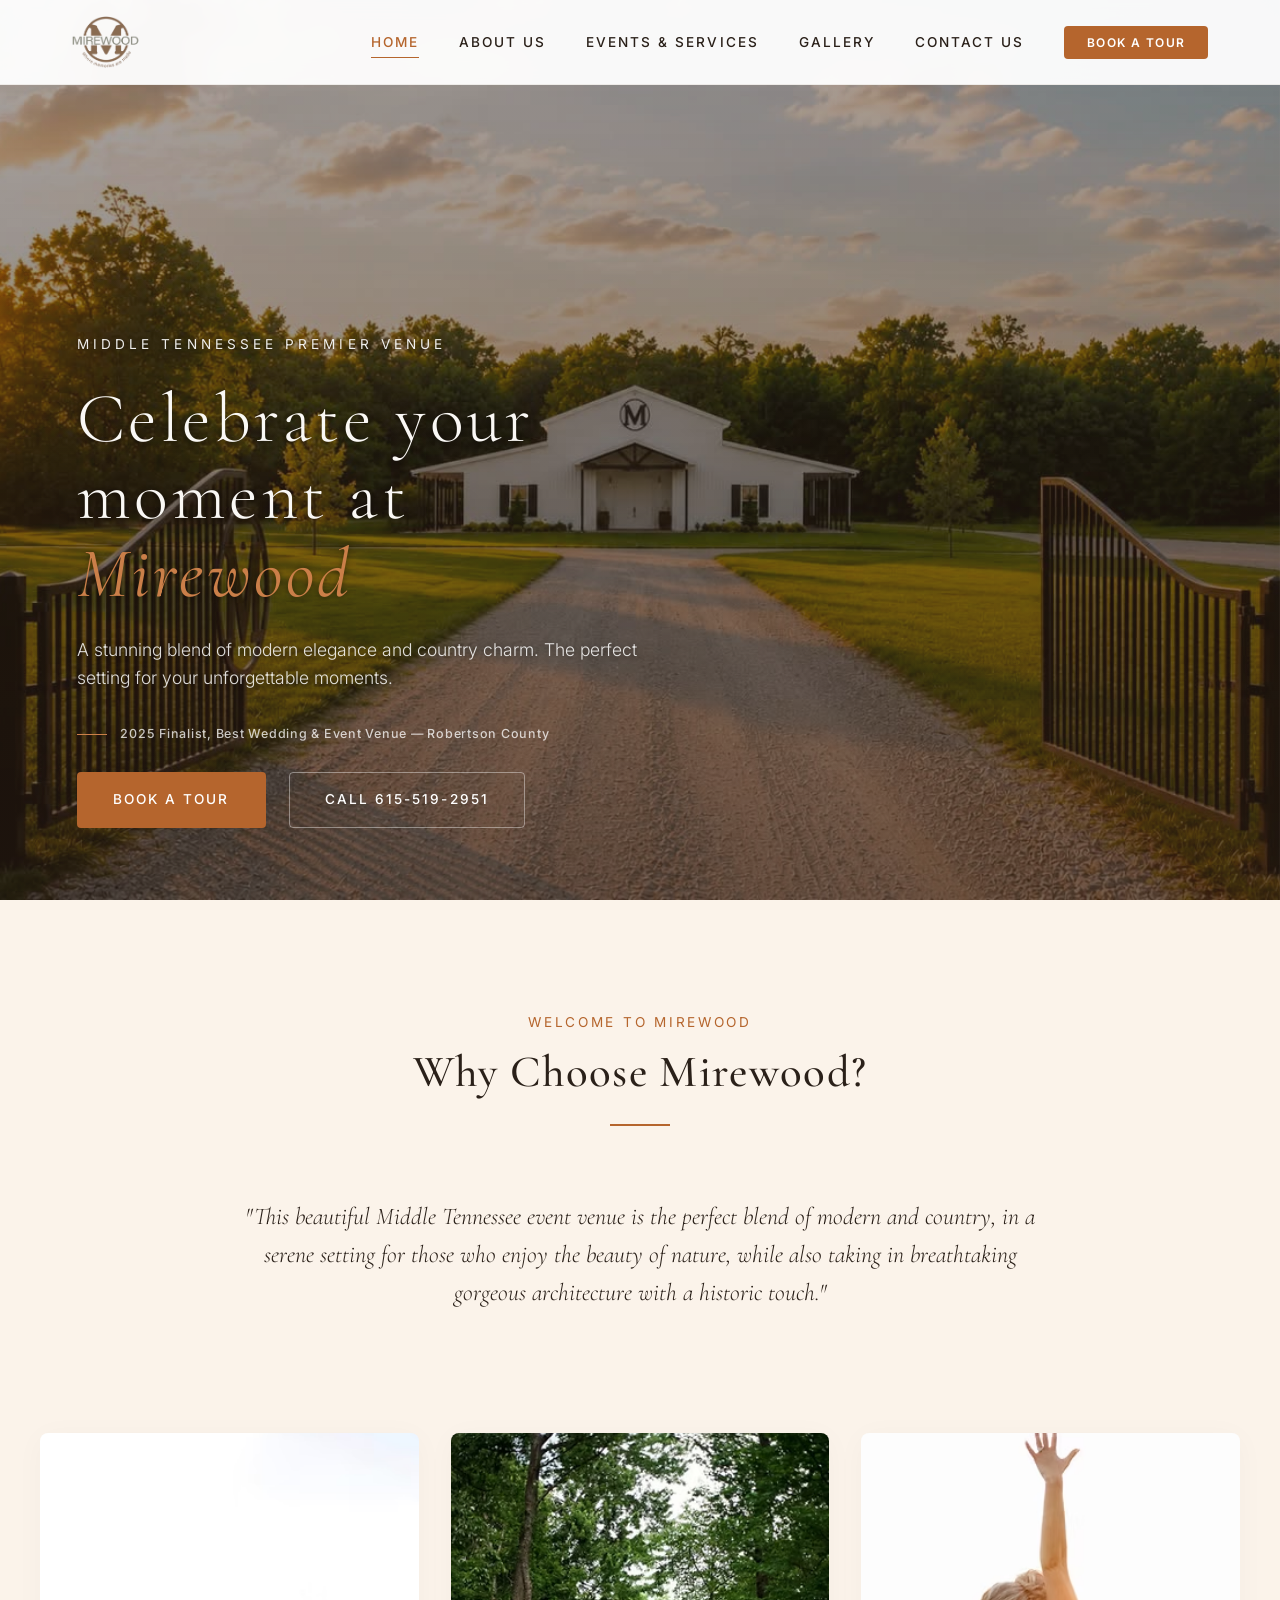
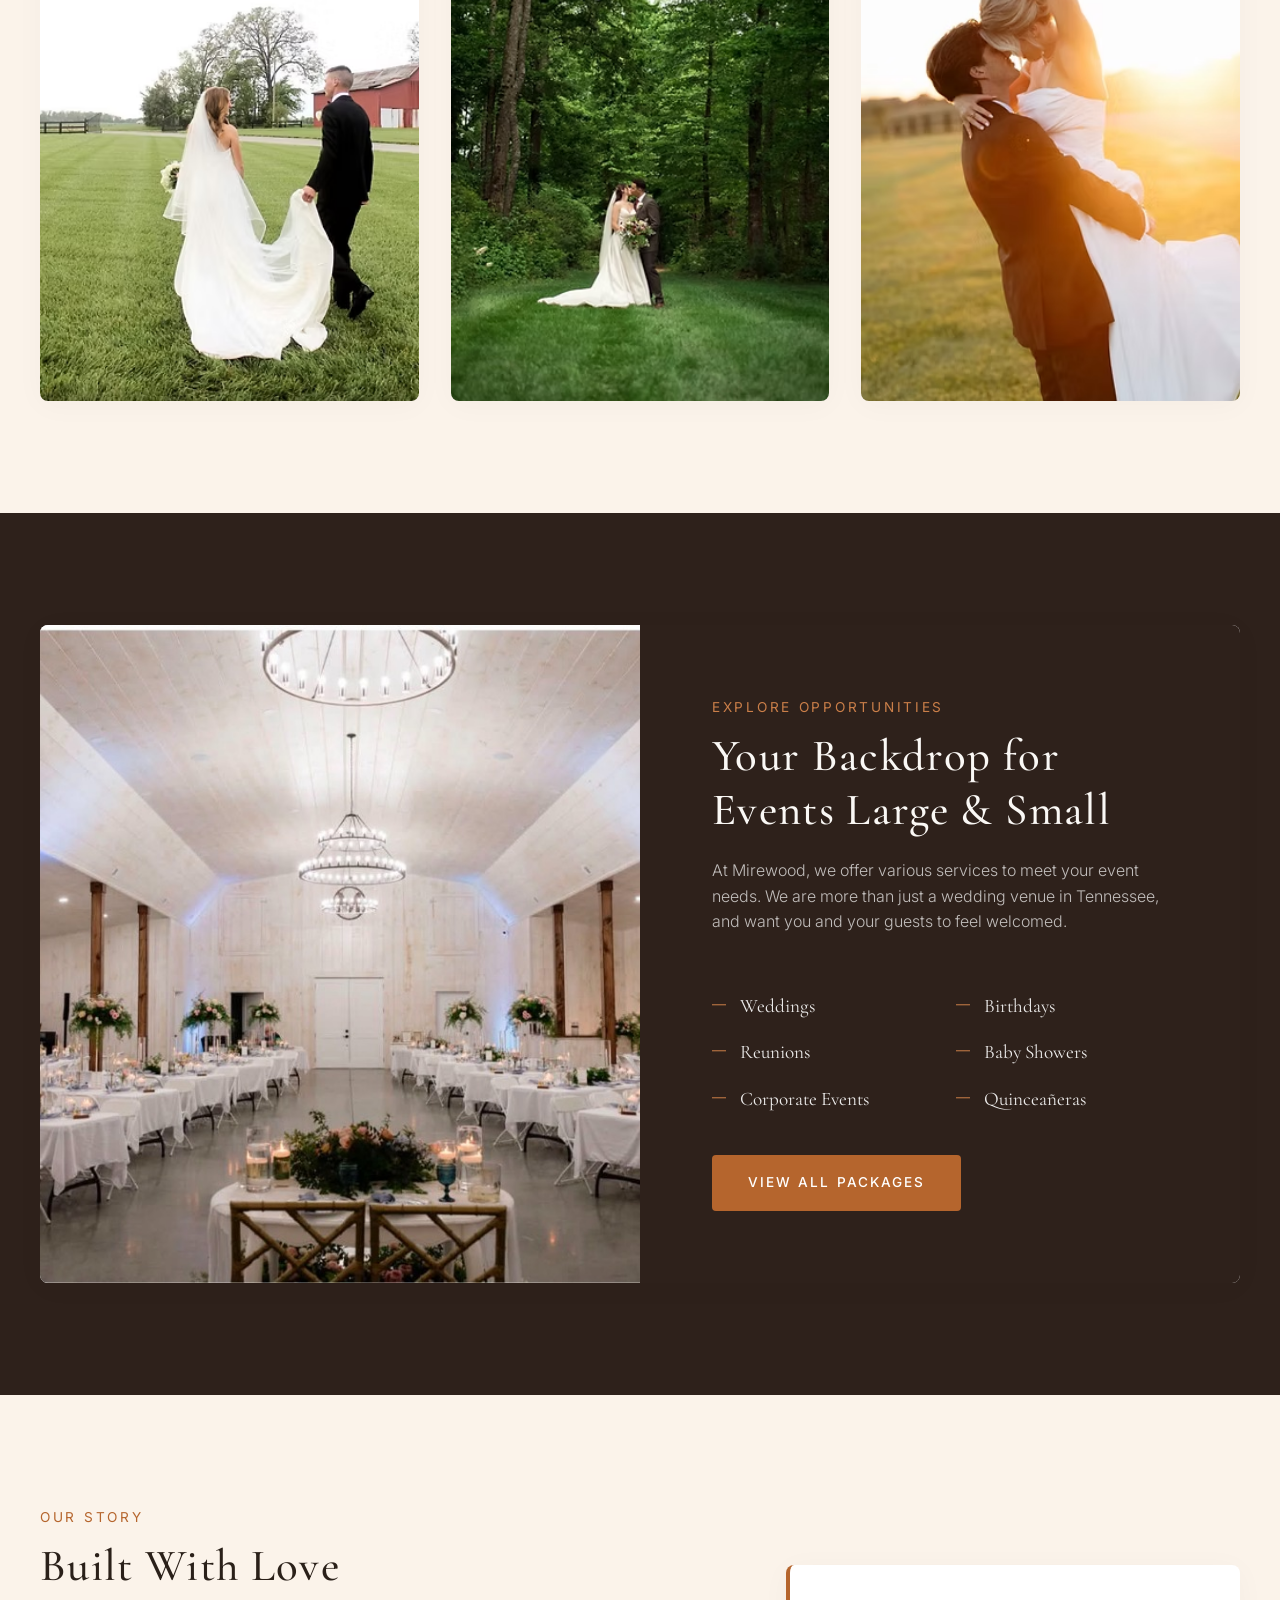
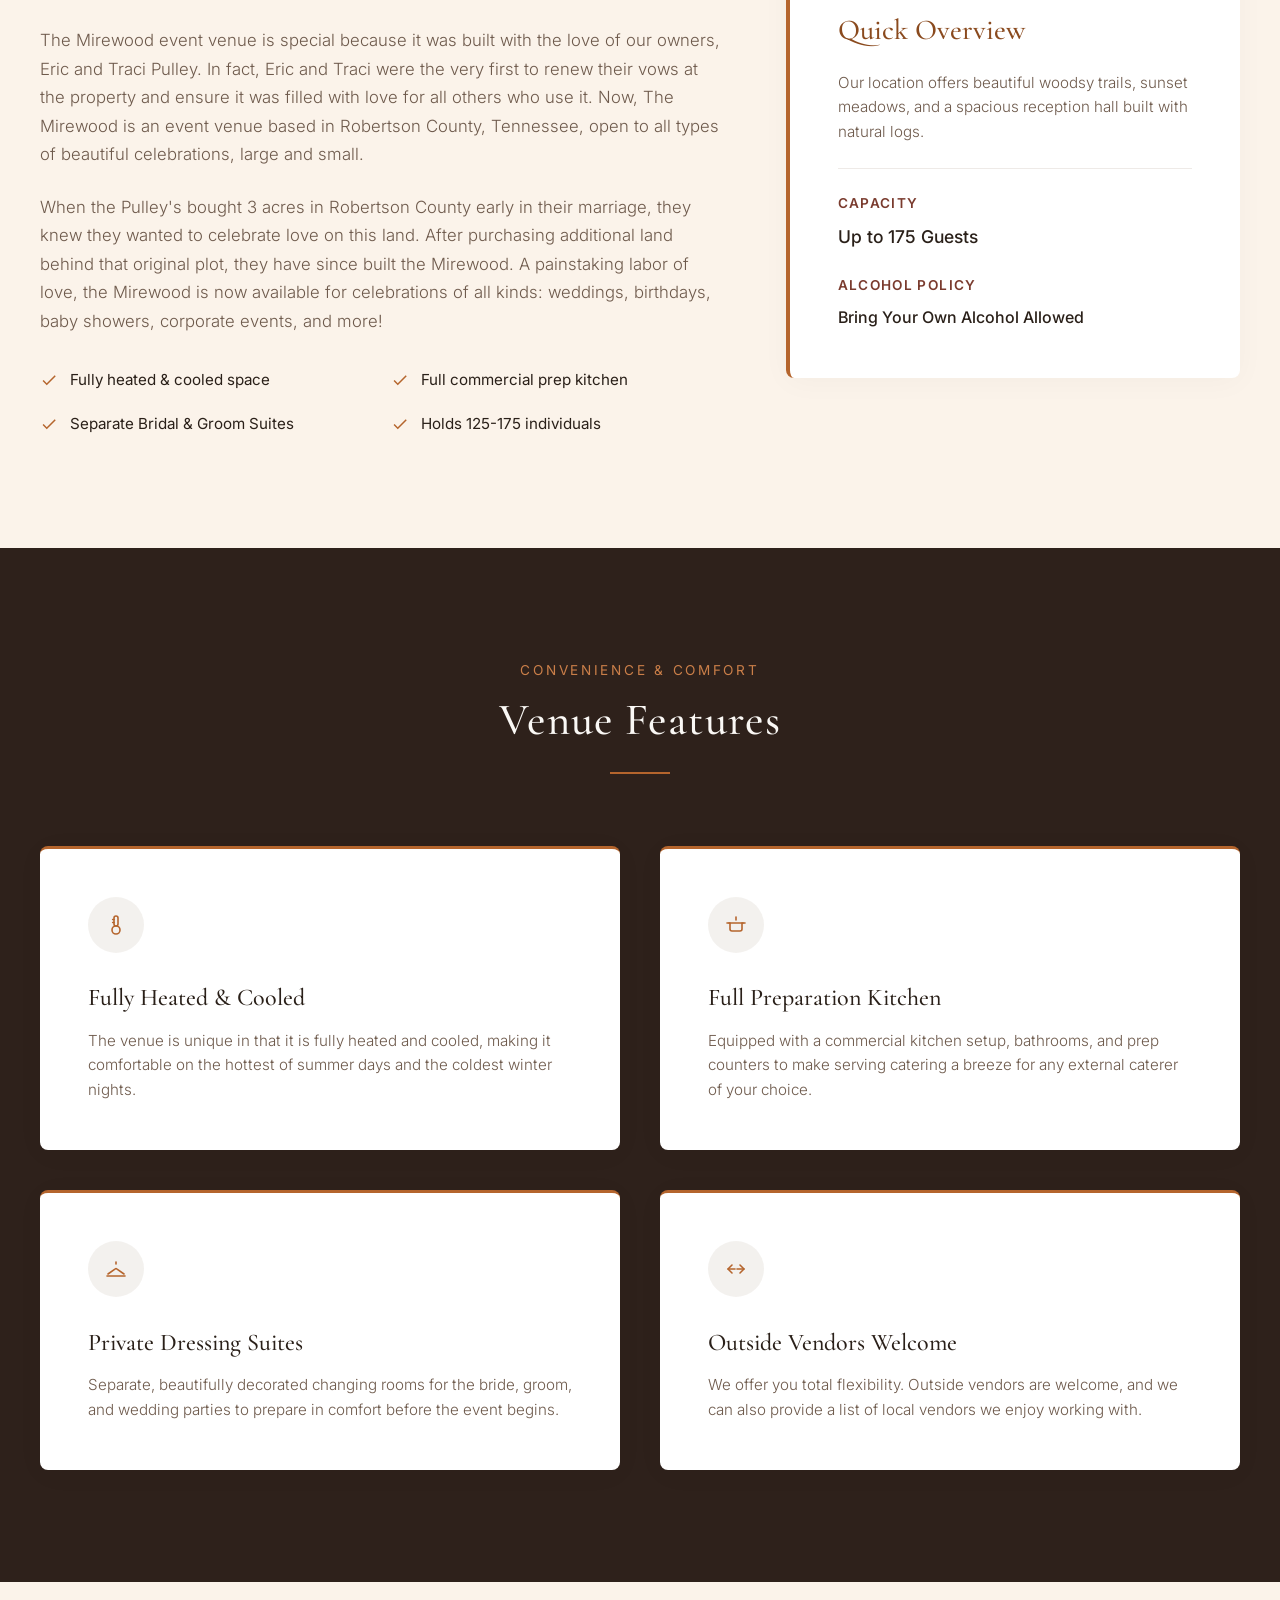
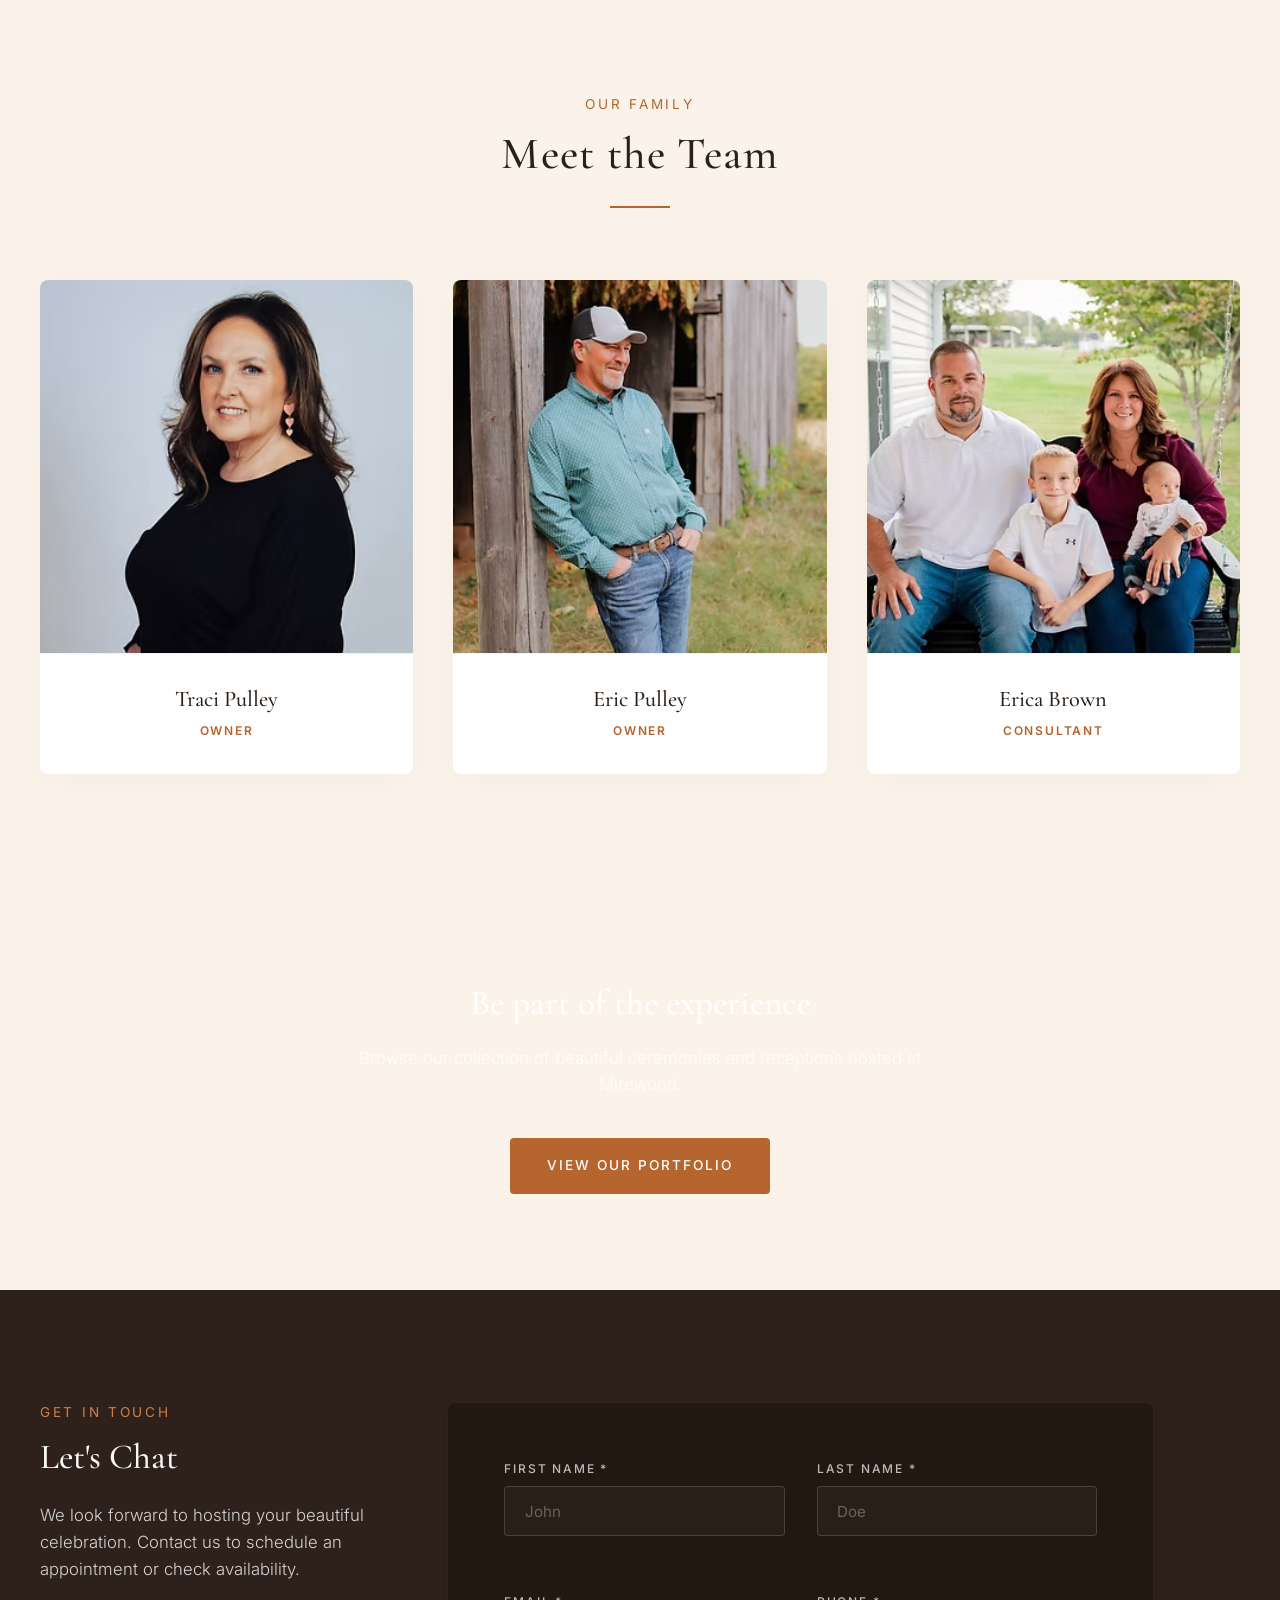
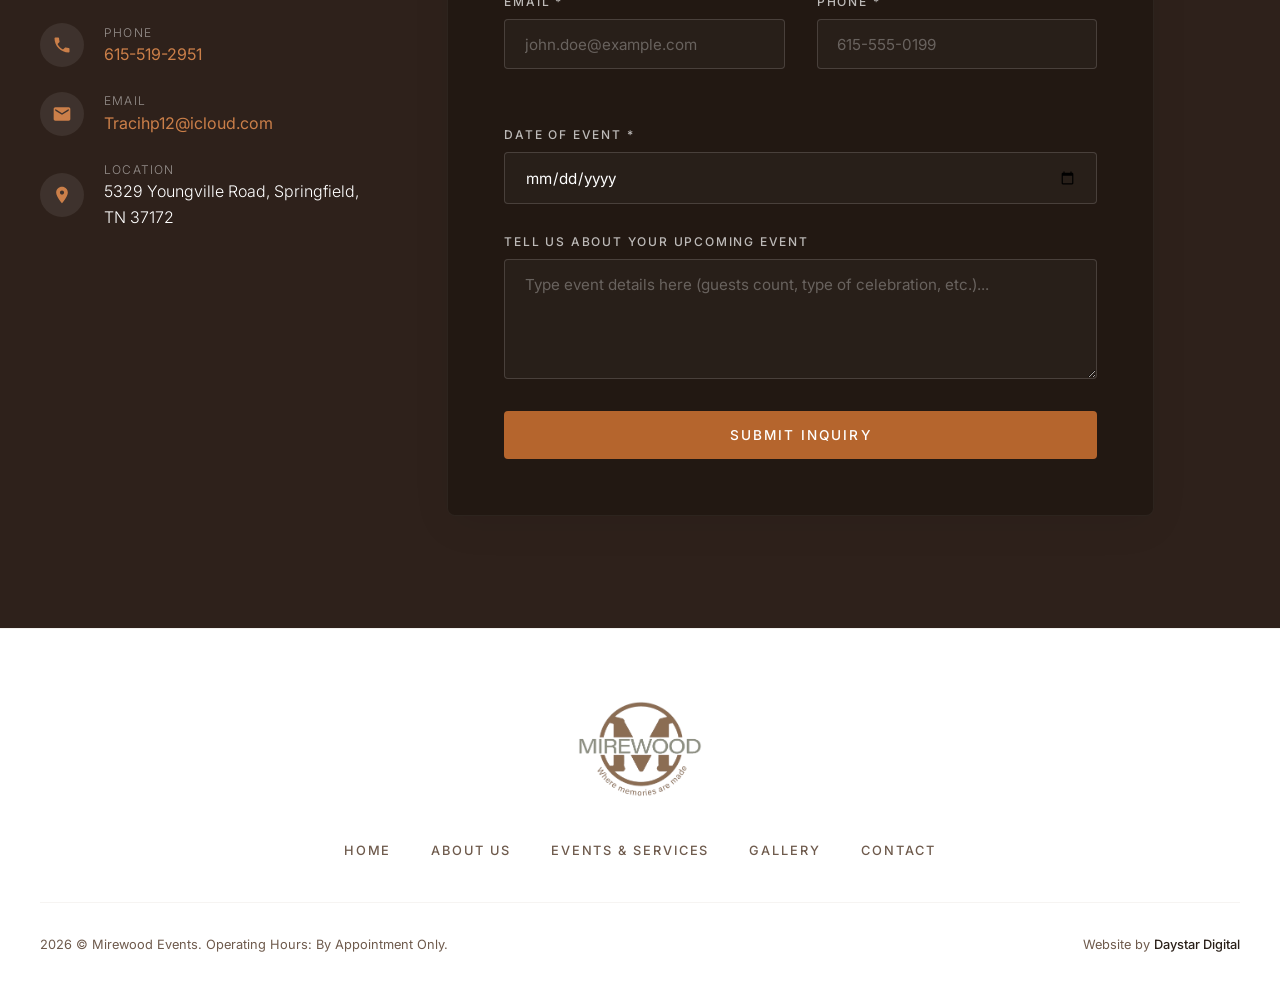
==== index.html @ 373d317a "Replace backdrop image with premium interior photo" ====
<!DOCTYPE html>
<html lang="en">
<head>
  <meta charset="UTF-8">
  <meta name="viewport" content="width=device-width, initial-scale=1.0">
  <meta name="description" content="Mirewood is an elegant, modern-rustic wedding and event venue nestled in Springfield, Middle Tennessee. Host weddings, social gatherings, and corporate events on our beautiful 40-acre property.">
  <title>Mirewood Event Venue | Springfield, Tennessee</title>
  <link rel="stylesheet" href="styles.css">
  <!-- Season is set in season-config.js (edit that file to change it for all visitors) -->
  <script src="season-config.js"></script>
  <script>
    (function () {
      var season = window.MIREWOOD_SEASON;
      if (!season) {
        var month = new Date().getMonth() + 1;
        season = (month >= 3 && month <= 5) ? 'spring'
          : (month >= 6 && month <= 8) ? 'summer'
          : (month >= 9 && month <= 11) ? 'fall'
          : 'winter';
      }
      document.documentElement.setAttribute('data-season', season);
    })();
  </script>
</head>
<body>

  <!-- Header & Navigation -->
  <nav class="navbar" aria-label="Main Navigation">
    <div class="navbar__container">
      <a href="/" class="navbar__logo" aria-label="Mirewood Homepage">
        <img src="assets/logo.png" alt="Mirewood — Where memories are made" class="navbar__logo-img">
      </a>

      <button class="navbar__toggle" aria-label="Toggle Navigation Menu" aria-expanded="false" aria-controls="nav-menu">
        <span class="navbar__toggle-bar"></span>
        <span class="navbar__toggle-bar"></span>
        <span class="navbar__toggle-bar"></span>
      </button>

      <ul class="navbar__menu" id="nav-menu">
        <li><a href="/" class="navbar__link navbar__link--active">Home</a></li>
        <li><a href="#about" class="navbar__link">About Us</a></li>
        <li><a href="/events-services" class="navbar__link">Events & Services</a></li>
        <li><a href="/gallery" class="navbar__link">Gallery</a></li>
        <li><a href="#contact" class="navbar__link">Contact Us</a></li>
        <li><a href="#contact" class="navbar__cta">Book a Tour</a></li>
      </ul>
    </div>
  </nav>

  <!-- Main Content Anchor -->
  <main id="main-content">

    <!-- Hero Section -->
    <header class="hero hero--editorial">
      <div class="hero__bg">
        <img src="assets/mirewood_venue.jpg" alt="Mirewood venue entrance gate and barn at golden hour" class="hero__bg-img">
        <div class="hero__bg-overlay"></div>
      </div>
      <div class="hero__content">
        <span class="hero__subtitle">Middle Tennessee Premier Venue</span>
        <h1 class="hero__title">Celebrate your moment at <span>Mirewood</span></h1>
        <p class="hero__text">A stunning blend of modern elegance and country charm. The perfect setting for your unforgettable moments.</p>
        <div class="hero__eyebrow">
          <span class="hero__eyebrow-mark"></span>
          2025 Finalist, Best Wedding &amp; Event Venue — Robertson County
        </div>
        <div class="hero__actions">
          <a href="#contact" class="btn btn--primary">Book a Tour</a>
          <a href="tel:6155192951" class="btn btn--secondary">Call 615-519-2951</a>
        </div>
      </div>
    </header>

    <!-- Why Choose Mirewood Section -->
    <section class="section reveal">
      <div class="section__container">
        <div class="section__header">
          <span class="section__subtitle">Welcome to Mirewood</span>
          <h2 class="section__title">Why Choose Mirewood?</h2>
          <div class="section__divider"></div>
        </div>
        <div class="intro__grid">
          <div class="intro__content">
            <p class="intro__text">
              "This beautiful Middle Tennessee event venue is the perfect blend of modern and country, in a serene setting for those who enjoy the beauty of nature, while also taking in breathtaking gorgeous architecture with a historic touch."
            </p>
          </div>
          <!-- 3-Column Image Showcase -->
          <div class="intro__gallery">
            <div class="gallery-card">
              <img src="assets/494710934_1360663036063254_108134056104979206_n.avif" alt="Bride and groom at the forest clearing" class="gallery-card__img">
              <div class="gallery-card__overlay">
                <span class="gallery-card__title">Rustic Forest Trails</span>
              </div>
            </div>
            <div class="gallery-card">
              <img src="assets/495181087_1360663536063204_5677267497084174376_n.avif" alt="Bride and groom walking at golden hour sunset" class="gallery-card__img">
              <div class="gallery-card__overlay">
                <span class="gallery-card__title">Scenic Pastures</span>
              </div>
            </div>
            <div class="gallery-card">
              <img src="assets/495372096_1360663269396564_6284206079498753292_n.avif" alt="Newlyweds standing in front of outdoor ceremony background" class="gallery-card__img">
              <div class="gallery-card__overlay">
                <span class="gallery-card__title">Open Meadow Fields</span>
              </div>
            </div>
          </div>
        </div>
      </div>
    </section>

    <!-- Services Overview Split Layout -->
    <section class="section section--dark reveal">
      <div class="section__container">
        <div class="services__split">
          <div class="services__img-container">
            <img src="assets/reception_hall_new.jpg" alt="White wood barn reception hall interior with wagon-wheel chandeliers and elegant table settings" class="services__img">
          </div>
          <div class="services__content">
            <span class="section__subtitle" style="color: var(--color-primary-light);">Explore Opportunities</span>
            <h2 class="section__title">Your Backdrop for Events Large & Small</h2>
            <p style="margin-bottom: 2rem; color: rgba(255, 255, 255, 0.7);">
              At Mirewood, we offer various services to meet your event needs. We are more than just a wedding venue in Tennessee, and want you and your guests to feel welcomed.
            </p>
            <ul class="services__list" aria-label="List of events we host">
              <li class="services__item">Weddings</li>
              <li class="services__item">Birthdays</li>
              <li class="services__item">Reunions</li>
              <li class="services__item">Baby Showers</li>
              <li class="services__item">Corporate Events</li>
              <li class="services__item">Quinceañeras</li>
            </ul>
            <div style="margin-top: 2.5rem;">
              <a href="/events-services" class="btn btn--primary">View All Packages</a>
            </div>
          </div>
        </div>
      </div>
    </section>

    <!-- About Us Section -->
    <section class="section reveal" id="about">
      <div class="section__container">
        <div class="about__grid">
          <div class="about__content-block">
            <span class="section__subtitle">Our Story</span>
            <h2 class="section__title" style="text-align: left; margin-bottom: 2rem;">Built With Love</h2>
            <p class="about__p">
              The Mirewood event venue is special because it was built with the love of our owners, Eric and Traci Pulley. In fact, Eric and Traci were the very first to renew their vows at the property and ensure it was filled with love for all others who use it. Now, The Mirewood is an event venue based in Robertson County, Tennessee, open to all types of beautiful celebrations, large and small.
            </p>
            <p class="about__p">
              When the Pulley's bought 3 acres in Robertson County early in their marriage, they knew they wanted to celebrate love on this land. After purchasing additional land behind that original plot, they have since built the Mirewood. A painstaking labor of love, the Mirewood is now available for celebrations of all kinds: weddings, birthdays, baby showers, corporate events, and more!
            </p>
            <ul class="about__bullets" aria-label="Key facts about Mirewood">
              <li class="about__bullet-item">
                <svg width="18" height="18" viewBox="0 0 24 24"><path d="M9 16.17L4.83 12l-1.42 1.41L9 19 21 7l-1.41-1.41z"/></svg>
                Fully heated & cooled space
              </li>
              <li class="about__bullet-item">
                <svg width="18" height="18" viewBox="0 0 24 24"><path d="M9 16.17L4.83 12l-1.42 1.41L9 19 21 7l-1.41-1.41z"/></svg>
                Full commercial prep kitchen
              </li>
              <li class="about__bullet-item">
                <svg width="18" height="18" viewBox="0 0 24 24"><path d="M9 16.17L4.83 12l-1.42 1.41L9 19 21 7l-1.41-1.41z"/></svg>
                Separate Bridal & Groom Suites
              </li>
              <li class="about__bullet-item">
                <svg width="18" height="18" viewBox="0 0 24 24"><path d="M9 16.17L4.83 12l-1.42 1.41L9 19 21 7l-1.41-1.41z"/></svg>
                Holds 125-175 individuals
              </li>
            </ul>
          </div>
          <div class="about__side-info" style="background-color: var(--color-white); padding: 3rem; border-radius: var(--border-radius); box-shadow: var(--shadow-soft); border-left: 4px solid var(--color-primary);">
            <h3 style="font-family: var(--font-serif); font-size: 1.8rem; color: var(--color-primary-dark); margin-bottom: 1.5rem;">Quick Overview</h3>
            <p style="font-size: 0.95rem; margin-bottom: 1.5rem;">Our location offers beautiful woodsy trails, sunset meadows, and a spacious reception hall built with natural logs.</p>
            <div style="border-top: 1px solid rgba(140, 118, 92, 0.15); padding-top: 1.5rem;">
              <p style="font-size: 0.85rem; font-weight: 600; text-transform: uppercase; letter-spacing: 0.1em; color: var(--color-accent); margin-bottom: 0.5rem;">Capacity</p>
              <p style="font-size: 1.1rem; color: var(--color-text-dark); font-weight: 500;">Up to 175 Guests</p>
            </div>
            <div style="margin-top: 1.5rem;">
              <p style="font-size: 0.85rem; font-weight: 600; text-transform: uppercase; letter-spacing: 0.1em; color: var(--color-accent); margin-bottom: 0.5rem;">Alcohol Policy</p>
              <p style="font-size: 1rem; color: var(--color-text-dark); font-weight: 500;">Bring Your Own Alcohol Allowed</p>
            </div>
          </div>
        </div>
      </div>
    </section>

    <!-- Venue Features Section -->
    <section class="section section--dark reveal">
      <div class="section__container">
        <div class="section__header">
          <span class="section__subtitle" style="color: var(--color-primary-light);">Convenience & Comfort</span>
          <h2 class="section__title">Venue Features</h2>
          <div class="section__divider"></div>
        </div>
        <div class="features__grid">
          <div class="feature-card">
            <div class="feature-card__icon">
              <svg width="24" height="24" viewBox="0 0 24 24" fill="none" stroke="currentColor" stroke-width="1.6" stroke-linecap="round" stroke-linejoin="round">
                <rect x="10" y="3" width="4" height="10" rx="2"/>
                <circle cx="12" cy="17" r="4"/>
                <line x1="10" y1="6.5" x2="8.7" y2="6.5"/>
                <line x1="10" y1="9.5" x2="8.7" y2="9.5"/>
              </svg>
            </div>
            <h3 class="feature-card__title">Fully Heated & Cooled</h3>
            <p class="feature-card__desc">The venue is unique in that it is fully heated and cooled, making it comfortable on the hottest of summer days and the coldest winter nights.</p>
          </div>
          <div class="feature-card">
            <div class="feature-card__icon">
              <svg width="24" height="24" viewBox="0 0 24 24" fill="none" stroke="currentColor" stroke-width="1.6" stroke-linecap="round" stroke-linejoin="round">
                <path d="M5 10h14"/>
                <path d="M6 10v6a2 2 0 0 0 2 2h8a2 2 0 0 0 2-2v-6"/>
                <path d="M3 10h2"/>
                <path d="M19 10h2"/>
                <line x1="12" y1="4" x2="12" y2="7"/>
              </svg>
            </div>
            <h3 class="feature-card__title">Full Preparation Kitchen</h3>
            <p class="feature-card__desc">Equipped with a commercial kitchen setup, bathrooms, and prep counters to make serving catering a breeze for any external caterer of your choice.</p>
          </div>
          <div class="feature-card">
            <div class="feature-card__icon">
              <svg width="24" height="24" viewBox="0 0 24 24" fill="none" stroke="currentColor" stroke-width="1.6" stroke-linecap="round" stroke-linejoin="round">
                <path d="M12 5v2"/>
                <path d="M4 17l7.3-5.2a1.1 1.1 0 0 1 1.4 0L20 17"/>
                <line x1="3" y1="19" x2="21" y2="19"/>
              </svg>
            </div>
            <h3 class="feature-card__title">Private Dressing Suites</h3>
            <p class="feature-card__desc">Separate, beautifully decorated changing rooms for the bride, groom, and wedding parties to prepare in comfort before the event begins.</p>
          </div>
          <div class="feature-card">
            <div class="feature-card__icon">
              <svg width="24" height="24" viewBox="0 0 24 24" fill="none" stroke="currentColor" stroke-width="1.6" stroke-linecap="round" stroke-linejoin="round">
                <path d="M4 12h7"/>
                <path d="M8 8l-4 4 4 4"/>
                <path d="M20 12h-7"/>
                <path d="M16 8l4 4-4 4"/>
              </svg>
            </div>
            <h3 class="feature-card__title">Outside Vendors Welcome</h3>
            <p class="feature-card__desc">We offer you total flexibility. Outside vendors are welcome, and we can also provide a list of local vendors we enjoy working with.</p>
          </div>
        </div>
      </div>
    </section>

    <!-- Meet the Team Section -->
    <section class="section reveal">
      <div class="section__container">
        <div class="section__header">
          <span class="section__subtitle">Our Family</span>
          <h2 class="section__title">Meet the Team</h2>
          <div class="section__divider"></div>
        </div>
        <div class="team__grid">
          <div class="team-card">
            <div class="team-card__img-wrapper">
              <img src="assets/image2.avif" alt="Traci Pulley, Owner of Mirewood" class="team-card__img">
            </div>
            <div class="team-card__info">
              <h3 class="team-card__name">Traci Pulley</h3>
              <span class="team-card__role">Owner</span>
            </div>
          </div>
          <div class="team-card">
            <div class="team-card__img-wrapper">
              <img src="assets/image0.avif" alt="Eric Pulley, Owner of Mirewood" class="team-card__img">
            </div>
            <div class="team-card__info">
              <h3 class="team-card__name">Eric Pulley</h3>
              <span class="team-card__role">Owner</span>
            </div>
          </div>
          <div class="team-card">
            <div class="team-card__img-wrapper">
              <img src="assets/image5.avif" alt="Erica Brown, Consultant at Mirewood" class="team-card__img">
            </div>
            <div class="team-card__info">
              <h3 class="team-card__name">Erica Brown</h3>
              <span class="team-card__role">Consultant</span>
            </div>
          </div>
        </div>
      </div>
    </section>

    <!-- Mid-page CTA Banner -->
    <section class="cta-banner" aria-label="Visual Portfolio Banner">
      <h2 class="cta-banner__title">Be part of the experience</h2>
      <p class="cta-banner__text">Browse our collection of beautiful ceremonies and receptions hosted at Mirewood.</p>
      <a href="/gallery" class="btn btn--primary">View Our Portfolio</a>
    </section>

    <!-- Contact Form Section ("Let's Chat") -->
    <section class="section section--dark reveal" id="contact">
      <div class="section__container">
        <div class="chat__layout">
          <div class="chat__info">
            <span class="section__subtitle" style="color: var(--color-primary-light);">Get In Touch</span>
            <h2 class="chat__info-title">Let's Chat</h2>
            <p class="chat__info-text">
              We look forward to hosting your beautiful celebration. Contact us to schedule an appointment or check availability.
            </p>
            <ul class="chat__details" aria-label="Contact details">
              <li class="chat__detail-item">
                <div class="chat__detail-icon">
                  <svg width="20" height="20" viewBox="0 0 24 24"><path d="M6.62 10.79c1.44 2.83 3.76 5.14 6.59 6.59l2.2-2.2c.27-.27.67-.36 1.02-.24 1.12.37 2.33.57 3.57.57.55 0 1 .45 1 1V20c0 .55-.45 1-1 1-9.39 0-17-7.61-17-17 0-.55.45-1 1-1h3.5c.55 0 1 .45 1 1 0 1.25.2 2.45.57 3.57.11.35.03.74-.25 1.02l-2.2 2.2z"/></svg>
                </div>
                <div>
                  <p style="font-size: 0.75rem; text-transform: uppercase; letter-spacing: 0.1em; color: rgba(255,255,255,0.5);">Phone</p>
                  <a href="tel:6155192951">615-519-2951</a>
                </div>
              </li>
              <li class="chat__detail-item">
                <div class="chat__detail-icon">
                  <svg width="20" height="20" viewBox="0 0 24 24"><path d="M20 4H4c-1.1 0-1.99.9-1.99 2L2 18c0 1.1.9 2 2 2h16c1.1 0 2-.9 2-2V6c0-1.1-.9-2-2-2zm0 4l-8 5-8-5V6l8 5 8-5v2z"/></svg>
                </div>
                <div>
                  <p style="font-size: 0.75rem; text-transform: uppercase; letter-spacing: 0.1em; color: rgba(255,255,255,0.5);">Email</p>
                  <a href="mailto:Tracihp12@icloud.com">Tracihp12@icloud.com</a>
                </div>
              </li>
              <li class="chat__detail-item">
                <div class="chat__detail-icon">
                  <svg width="20" height="20" viewBox="0 0 24 24"><path d="M12 2C8.13 2 5 5.13 5 9c0 5.25 7 13 7 13s7-7.75 7-13c0-3.87-3.13-7-7-7zm0 9.5c-1.38 0-2.5-1.12-2.5-2.5s1.12-2.5 2.5-2.5 2.5 1.12 2.5 2.5-1.12 2.5-2.5 2.5z"/></svg>
                </div>
                <div>
                  <p style="font-size: 0.75rem; text-transform: uppercase; letter-spacing: 0.1em; color: rgba(255,255,255,0.5);">Location</p>
                  <span style="color: var(--color-white); font-weight: 300;">5329 Youngville Road, Springfield, TN 37172</span>
                </div>
              </li>
            </ul>
          </div>
          
          <div class="chat__form-container">
            <form class="chat__form" action="#" method="POST" aria-label="Event Inquiry Form">
              <div class="form-row">
                <div class="form-group">
                  <label for="first-name" class="form-label">First Name *</label>
                  <input type="text" id="first-name" class="form-input" required placeholder="John">
                </div>
                <div class="form-group">
                  <label for="last-name" class="form-label">Last Name *</label>
                  <input type="text" id="last-name" class="form-input" required placeholder="Doe">
                </div>
              </div>
              <div class="form-row">
                <div class="form-group">
                  <label for="email" class="form-label">Email *</label>
                  <input type="email" id="email" class="form-input" required placeholder="john.doe@example.com">
                </div>
                <div class="form-group">
                  <label for="phone" class="form-label">Phone *</label>
                  <input type="tel" id="phone" class="form-input" required placeholder="615-555-0199">
                </div>
              </div>
              <div class="form-group">
                <label for="event-date" class="form-label">Date of Event *</label>
                <input type="date" id="event-date" class="form-input" required>
              </div>
              <div class="form-group form-group--full">
                <label for="details" class="form-label">Tell Us About Your Upcoming Event</label>
                <textarea id="details" class="form-input" placeholder="Type event details here (guests count, type of celebration, etc.)..."></textarea>
              </div>
              <button type="submit" class="btn btn--primary" style="width: 100%; border: none;">Submit Inquiry</button>
            </form>
          </div>
        </div>
      </div>
    </section>

  </main>

  <!-- Footer -->
  <footer class="footer">
    <div class="footer__container">
      <img src="assets/logo.png" alt="Mirewood — Where memories are made" class="footer__logo-img">

      <ul class="footer__nav" aria-label="Footer Navigation">
        <li><a href="/" class="footer__nav-link">Home</a></li>
        <li><a href="/#about" class="footer__nav-link">About Us</a></li>
        <li><a href="/events-services" class="footer__nav-link">Events & Services</a></li>
        <li><a href="/gallery" class="footer__nav-link">Gallery</a></li>
        <li><a href="/#contact" class="footer__nav-link">Contact</a></li>
      </ul>

      <div class="footer__copyright">
        <span>2026 © Mirewood Events. Operating Hours: By Appointment Only.</span>
        <span class="footer__credit">Website by <a href="https://daystardigital.co" target="_blank" rel="noopener">Daystar Digital</a></span>
      </div>
    </div>
  </footer>

  <!-- Mobile Sticky Call/Book Bar -->
  <div class="mobile-cta-bar" aria-label="Quick contact actions">
    <a href="tel:6155192951" class="mobile-cta-bar__btn mobile-cta-bar__btn--call">
      <svg width="16" height="16" viewBox="0 0 24 24" fill="none" stroke="currentColor" stroke-width="1.8" stroke-linecap="round" stroke-linejoin="round" aria-hidden="true"><path d="M4 5c0-1 1-2 2-2h2l2 5-2 2c1 3 3 5 6 6l2-2 5 2v2c0 1-1 2-2 2C10 20 4 14 4 5Z"/></svg>
      Call Now
    </a>
    <a href="#contact" class="mobile-cta-bar__btn mobile-cta-bar__btn--primary">
      <svg width="16" height="16" viewBox="0 0 24 24" fill="none" stroke="currentColor" stroke-width="1.8" stroke-linecap="round" stroke-linejoin="round" aria-hidden="true"><rect x="3" y="5" width="18" height="16" rx="2"/><line x1="16" y1="3" x2="16" y2="7"/><line x1="8" y1="3" x2="8" y2="7"/><line x1="3" y1="10" x2="21" y2="10"/></svg>
      Book a Tour
    </a>
  </div>

  <script src="script.js"></script>
</body>
</html>
---- styles.css ----
@import url('https://fonts.googleapis.com/css2?family=Cormorant+Garamond:ital,wght@0,300;0,400;0,500;0,600;0,700;1,400&family=Inter:wght@300;400;500;600;700&display=swap');

:root {
  /* Color Palette */
  --color-primary: #8C765C;       /* Champagne Gold / Warm Taupe */
  --color-primary-light: #A8937C;
  --color-primary-dark: #6C5A46;
  --color-bg-light: #FAF8F5;      /* Alabaster cream */
  --color-bg-dark: #2A2E2C;       /* Soft slate charcoal */
  --color-bg-darker: #1F2220;
  --color-text-dark: #222523;
  --color-text-light: #FAF8F5;
  --color-text-muted: #626864;
  --color-accent: #3E4E42;       /* Sage Green */
  --color-accent-light: #526657;
  --color-white: #FFFFFF;
  --overlay-rgb: 45, 30, 20;      /* Default (fall) hero overlay tint */

  /* Typography */
  --font-serif: 'Cormorant Garamond', serif;
  --font-sans: 'Inter', sans-serif;

  /* UI Tokens */
  --max-width: 1200px;
  --transition-smooth: all 0.35s cubic-bezier(0.25, 0.8, 0.25, 1);
  --shadow-soft: 0 4px 30px rgba(0, 0, 0, 0.03);
  --shadow-medium: 0 10px 40px rgba(0, 0, 0, 0.06);
  --border-radius: 8px;
}

/* ==========================================================================
   Seasonal Themes
   The <html> element gets a data-season attribute (set inline in <head>
   before first paint, and updatable live via the season switcher widget).
   Each block reskins the same variable set used throughout the site, so no
   other CSS needs to change when the season changes.
   ========================================================================== */

/* Spring — dusty rose & fresh sage, matches the lush green ceremony photos */
[data-season="spring"] {
  --color-primary: #A98470;
  --color-primary-light: #C29E89;
  --color-primary-dark: #82604F;
  --color-bg-light: #FBF7F1;
  --color-bg-dark: #263326;
  --color-bg-darker: #1B241B;
  --color-text-dark: #24291F;
  --color-text-muted: #5F6B58;
  --color-accent: #6E8F5C;
  --color-accent-light: #8AAE76;
  --overlay-rgb: 26, 33, 24;
}

/* Summer — sunflower gold & sky blue, matches the bright open-field photo */
[data-season="summer"] {
  --color-primary: #C9A227;
  --color-primary-light: #DDBB55;
  --color-primary-dark: #9E7E1C;
  --color-bg-light: #FFFCF3;
  --color-bg-dark: #24302E;
  --color-bg-darker: #19221F;
  --color-text-dark: #262622;
  --color-text-muted: #6B6A54;
  --color-accent: #3E7CA6;
  --color-accent-light: #5D97BE;
  --overlay-rgb: 30, 38, 36;
}

/* Fall — burnt rust & deep burgundy, matches the turning-leaves trail photo */
[data-season="fall"] {
  --color-primary: #B5652D;
  --color-primary-light: #CB7F49;
  --color-primary-dark: #8A4A1E;
  --color-bg-light: #FBF3EA;
  --color-bg-dark: #2E211B;
  --color-bg-darker: #221812;
  --color-text-dark: #2A2019;
  --color-text-muted: #6E5A4C;
  --color-accent: #7A3B2E;
  --color-accent-light: #945343;
  --overlay-rgb: 45, 30, 20;
}

/* Winter — slate blue-grey & deep navy, matches the snow-covered trail photo */
[data-season="winter"] {
  --color-primary: #7C8B99;
  --color-primary-light: #9DAAB5;
  --color-primary-dark: #5C6B78;
  --color-bg-light: #F7F9FA;
  --color-bg-dark: #1E2730;
  --color-bg-darker: #141B22;
  --color-text-dark: #1F262B;
  --color-text-muted: #5C6870;
  --color-accent: #2F4858;
  --color-accent-light: #4C6B7D;
  --overlay-rgb: 24, 32, 38;
}

/* Base resets */
* {
  box-sizing: border-box;
  margin: 0;
  padding: 0;
}

html {
  scroll-behavior: smooth;
}

body {
  font-family: var(--font-sans);
  background-color: var(--color-bg-light);
  color: var(--color-text-dark);
  line-height: 1.6;
  -webkit-font-smoothing: antialiased;
}

/* Typography styles */
h1, h2, h3, h4 {
  font-family: var(--font-serif);
  font-weight: 500;
  line-height: 1.2;
}

p {
  font-size: 1rem;
  font-weight: 300;
  color: var(--color-text-muted);
}

/* Navigation Bar */
.navbar {
  position: fixed;
  top: 0;
  left: 0;
  width: 100%;
  z-index: 999;
  background-color: rgba(255, 255, 255, 0.95);
  backdrop-filter: blur(10px);
  border-bottom: 1px solid rgba(140, 118, 92, 0.1);
  transition: var(--transition-smooth);
}

.navbar--scrolled {
  box-shadow: var(--shadow-soft);
  padding: 0.5rem 0;
}

.navbar__container {
  display: flex;
  justify-content: space-between;
  align-items: center;
  max-width: var(--max-width);
  margin: 0 auto;
  padding: 1rem 2rem;
}

/* Pushes subpage content below the fixed navbar; kept in sync with the
   navbar's actual height at each breakpoint (see mobile override below) */
.main--offset {
  margin-top: 80px;
}

.navbar__logo {
  display: flex;
  align-items: center;
  text-decoration: none;
}

.navbar__logo-img {
  height: 52px;
  width: auto;
}

.navbar__menu {
  display: flex;
  list-style: none;
  gap: 2.5rem;
  align-items: center;
}

.navbar__link {
  text-decoration: none;
  color: var(--color-text-dark);
  font-size: 0.85rem;
  font-weight: 500;
  letter-spacing: 0.15em;
  text-transform: uppercase;
  position: relative;
  padding: 0.5rem 0;
  transition: var(--transition-smooth);
}

.navbar__link::after {
  content: '';
  position: absolute;
  bottom: 0;
  left: 0;
  width: 0;
  height: 1px;
  background-color: var(--color-primary);
  transition: var(--transition-smooth);
}

.navbar__link:hover {
  color: var(--color-primary);
}

.navbar__link:hover::after,
.navbar__link--active::after {
  width: 100%;
}

.navbar__link--active {
  color: var(--color-primary);
}

/* Hamburger toggle for mobile */
.navbar__toggle {
  display: none;
  background: none;
  border: none;
  cursor: pointer;
  padding: 0.5rem;
  z-index: 1000;
}

.navbar__toggle-bar {
  display: block;
  width: 24px;
  height: 2px;
  background-color: var(--color-text-dark);
  margin: 5px 0;
  transition: var(--transition-smooth);
}

/* Widescreen Hero Section */
.hero {
  position: relative;
  height: 100vh;
  min-height: 700px;
  display: flex;
  align-items: center;
  justify-content: center;
  text-align: center;
  color: var(--color-text-light);
  overflow: hidden;
  margin-top: 0;
}

.hero__bg {
  position: absolute;
  top: 0;
  left: 0;
  width: 100%;
  height: 100%;
  z-index: 1;
}

.hero__bg-img {
  width: 100%;
  height: 100%;
  object-fit: cover;
  transform: scale(1.05);
  animation: zoom-in 12s ease-out forwards;
}

.hero__bg-overlay {
  position: absolute;
  top: 0;
  left: 0;
  width: 100%;
  height: 100%;
  background: linear-gradient(
    to bottom,
    rgba(var(--overlay-rgb), 0.4) 0%,
    rgba(var(--overlay-rgb), 0.65) 100%
  );
  transition: background 0.6s ease;
  z-index: 2;
}

.hero__content {
  position: relative;
  z-index: 3;
  max-width: 800px;
  padding: 2.5rem;
  background: rgba(42, 46, 44, 0.25);
  backdrop-filter: blur(8px);
  border: 1px solid rgba(255, 255, 255, 0.15);
  border-radius: 12px;
  animation: fade-in-up 1.2s cubic-bezier(0.25, 0.8, 0.25, 1) forwards;
}

/* Homepage hero — editorial treatment: type sits directly on the photograph,
   left-aligned and anchored low, instead of a centered frosted card */
.hero--editorial {
  justify-content: flex-start;
  align-items: flex-end;
  text-align: left;
  padding: 0 6vw 8vh;
}

.hero--editorial .hero__content {
  max-width: 620px;
  padding: 0;
  background: none;
  backdrop-filter: none;
  border: none;
  border-radius: 0;
}

.hero--editorial .hero__text {
  margin: 0 0 2rem 0;
}

.hero--editorial .hero__actions {
  text-align: left;
}

/* The editorial hero has no glass backdrop behind its text, so give the
   title and body copy the same shadow insurance the eyebrow line has */
.hero--editorial .hero__title,
.hero--editorial .hero__text {
  text-shadow: 0 1px 6px rgba(0, 0, 0, 0.45);
}

.hero__subtitle {
  font-family: var(--font-sans);
  text-transform: uppercase;
  letter-spacing: 0.3em;
  font-size: 0.85rem;
  color: rgba(255, 255, 255, 0.92);
  text-shadow: 0 1px 4px rgba(0, 0, 0, 0.55);
  margin-bottom: 1.5rem;
  display: block;
}

.hero__title {
  font-size: clamp(2.5rem, 5.5vw, 4.8rem);
  line-height: 1.1;
  margin-bottom: 1.5rem;
  letter-spacing: 0.05em;
  font-weight: 300;
}

.hero__title span {
  font-family: var(--font-serif);
  font-style: italic;
  font-weight: 400;
  color: var(--color-primary-light);
}

.hero__text {
  font-size: 1.1rem;
  color: rgba(255, 255, 255, 0.85);
  max-width: 600px;
  margin: 0 auto 2.5rem auto;
  font-weight: 300;
}

/* Premium Buttons */
.btn {
  display: inline-block;
  padding: 1rem 2.2rem;
  font-family: var(--font-sans);
  font-weight: 500;
  font-size: 0.85rem;
  letter-spacing: 0.15em;
  text-decoration: none;
  text-transform: uppercase;
  border-radius: 4px;
  transition: var(--transition-smooth);
  cursor: pointer;
  border: 1px solid transparent;
}

.btn--primary {
  background-color: var(--color-primary);
  color: var(--color-white);
}

.btn--primary:hover {
  background-color: var(--color-primary-light);
  transform: translateY(-3px);
  box-shadow: 0 8px 25px rgba(140, 118, 92, 0.35);
}

.btn--secondary {
  background-color: transparent;
  color: var(--color-white);
  border-color: rgba(255, 255, 255, 0.4);
  margin-left: 1.2rem;
}

.btn--secondary:hover {
  background-color: rgba(255, 255, 255, 0.08);
  border-color: var(--color-white);
  transform: translateY(-3px);
}

/* Sections Base */
.section {
  padding: 7rem 2rem;
  position: relative;
  overflow: hidden;
}

.section--dark {
  background-color: var(--color-bg-dark);
  color: var(--color-text-light);
}

.section__container {
  max-width: var(--max-width);
  margin: 0 auto;
}

.section__header {
  text-align: center;
  max-width: 700px;
  margin: 0 auto 4.5rem auto;
}

.section__subtitle {
  font-size: 0.85rem;
  text-transform: uppercase;
  letter-spacing: 0.2em;
  color: var(--color-primary);
  margin-bottom: 0.75rem;
  display: block;
}

.section__title {
  font-size: clamp(2rem, 3.5vw, 3rem);
  color: inherit;
  margin-bottom: 1.25rem;
  letter-spacing: 0.03em;
}

.section__divider {
  width: 60px;
  height: 2px;
  background-color: var(--color-primary);
  margin: 1.5rem auto 0 auto;
}

/* Why Choose Mirewood (Intro Section) */
.intro__grid {
  display: grid;
  grid-template-columns: minmax(0, 1fr);
  gap: 4rem;
  align-items: center;
}

.intro__content {
  text-align: center;
  max-width: 800px;
  margin: 0 auto;
}

.intro__text {
  font-family: var(--font-serif);
  font-size: 1.5rem;
  line-height: 1.6;
  color: var(--color-text-dark);
  font-style: italic;
  font-weight: 300;
  margin-bottom: 3.5rem;
}

/* Portrait Gallery Cards */
.intro__gallery {
  display: grid;
  grid-template-columns: repeat(3, 1fr);
  gap: 2rem;
}

.gallery-card {
  position: relative;
  border-radius: var(--border-radius);
  overflow: hidden;
  box-shadow: var(--shadow-soft);
  transition: var(--transition-smooth);
  aspect-ratio: 2 / 3;
}

.gallery-card__img {
  width: 100%;
  height: 100%;
  object-fit: cover;
  transition: var(--transition-smooth);
}

.gallery-card__overlay {
  position: absolute;
  inset: 0;
  background: linear-gradient(to top, rgba(34, 37, 35, 0.7) 0%, rgba(34, 37, 35, 0) 60%);
  opacity: 0;
  transition: var(--transition-smooth);
  display: flex;
  align-items: flex-end;
  padding: 1.5rem;
}

.gallery-card__title {
  color: var(--color-white);
  font-size: 1.25rem;
  font-family: var(--font-serif);
}

.gallery-card:hover {
  transform: translateY(-8px);
  box-shadow: var(--shadow-medium);
}

.gallery-card:hover .gallery-card__img {
  transform: scale(1.08);
}

.gallery-card:hover .gallery-card__overlay {
  opacity: 1;
}

/* Services Split Layout */
.services__split {
  display: grid;
  grid-template-columns: 1fr 1fr;
  gap: 0;
  background-color: var(--color-white);
  border-radius: var(--border-radius);
  overflow: hidden;
  box-shadow: var(--shadow-soft);
}

.services__img-container {
  position: relative;
  min-height: 450px;
}

.services__img {
  width: 100%;
  height: 100%;
  object-fit: cover;
  position: absolute;
  top: 0;
  left: 0;
}

.services__content {
  padding: 4.5rem;
  display: flex;
  flex-direction: column;
  justify-content: center;
  background-color: var(--color-bg-dark);
  color: var(--color-text-light);
}

.services__list {
  list-style: none;
  margin-top: 1.5rem;
  display: grid;
  grid-template-columns: repeat(2, 1fr);
  gap: 1rem 2rem;
}

.services__item {
  font-family: var(--font-serif);
  font-size: 1.2rem;
  display: flex;
  align-items: baseline;
  gap: 0.85rem;
  color: rgba(255, 255, 255, 0.9);
}

.services__item::before {
  content: '';
  width: 14px;
  height: 1px;
  background-color: var(--color-primary-light);
  flex-shrink: 0;
  transform: translateY(-0.35em);
}

/* About Us Section styling */
.about__grid {
  display: grid;
  grid-template-columns: 1.2fr 0.8fr;
  gap: 4rem;
  align-items: center;
}

.about__text-block h3 {
  font-size: 1.8rem;
  color: var(--color-primary-dark);
  margin-bottom: 1.5rem;
}

.about__p {
  margin-bottom: 1.5rem;
  font-size: 1.05rem;
  line-height: 1.7;
}

.about__bullets {
  list-style: none;
  margin-top: 2rem;
  display: grid;
  grid-template-columns: 1fr 1fr;
  gap: 1.25rem;
}

.about__bullet-item {
  display: flex;
  align-items: center;
  gap: 0.75rem;
  font-size: 0.95rem;
  font-weight: 400;
  color: var(--color-text-dark);
}

.about__bullet-item svg {
  fill: var(--color-primary);
  flex-shrink: 0;
}

/* Venue Features Cards Grid */
.features__grid {
  display: grid;
  grid-template-columns: repeat(2, 1fr);
  gap: 2.5rem;
}

.feature-card {
  background-color: var(--color-white);
  padding: 3rem;
  border-radius: var(--border-radius);
  box-shadow: var(--shadow-soft);
  border-top: 3px solid var(--color-primary);
  transition: var(--transition-smooth);
}

.feature-card__icon {
  margin-bottom: 1.5rem;
  display: inline-block;
  background-color: rgba(140, 118, 92, 0.1);
  padding: 1rem;
  border-radius: 50%;
}

.feature-card__icon svg {
  color: var(--color-primary);
  display: block;
}

.feature-card__title {
  font-size: 1.5rem;
  margin-bottom: 1rem;
  color: var(--color-text-dark);
}

.feature-card__desc {
  font-size: 0.95rem;
  color: var(--color-text-muted);
}

.feature-card:hover {
  transform: translateY(-5px);
  box-shadow: var(--shadow-medium);
}

/* Team Section cards */
.team__grid {
  display: grid;
  grid-template-columns: repeat(3, 1fr);
  gap: 2.5rem;
}

.team-card {
  background-color: var(--color-white);
  border-radius: var(--border-radius);
  overflow: hidden;
  box-shadow: var(--shadow-soft);
  transition: var(--transition-smooth);
  text-align: center;
}

.team-card__img-wrapper {
  overflow: hidden;
  aspect-ratio: 1 / 1;
}

.team-card__img {
  width: 100%;
  height: 100%;
  object-fit: cover;
  transition: var(--transition-smooth);
}

.team-card__info {
  padding: 2rem;
  border-top: 1px solid rgba(140, 118, 92, 0.1);
}

.team-card__name {
  font-size: 1.4rem;
  margin-bottom: 0.25rem;
  color: var(--color-text-dark);
}

.team-card__role {
  font-family: var(--font-sans);
  text-transform: uppercase;
  font-size: 0.75rem;
  letter-spacing: 0.15em;
  color: var(--color-primary);
  font-weight: 600;
}

.team-card:hover {
  transform: translateY(-8px);
  box-shadow: var(--shadow-medium);
}

.team-card:hover .team-card__img {
  transform: scale(1.05);
}

/* Let's Chat Section & Form styling */
.chat__layout {
  display: grid;
  grid-template-columns: 0.8fr 1.2fr;
  gap: 4rem;
  align-items: start;
}

.chat__info-title {
  font-size: 2.2rem;
  margin-bottom: 1.5rem;
}

.chat__info-text {
  font-size: 1.05rem;
  margin-bottom: 2.5rem;
  color: rgba(255, 255, 255, 0.8);
}

.chat__details {
  list-style: none;
}

.chat__detail-item {
  display: flex;
  align-items: center;
  gap: 1.25rem;
  margin-bottom: 1.5rem;
  font-size: 1rem;
}

.chat__detail-item a {
  color: var(--color-primary-light);
  text-decoration: none;
  transition: var(--transition-smooth);
}

.chat__detail-item a:hover {
  color: var(--color-white);
  text-decoration: underline;
}

.chat__detail-icon {
  background-color: rgba(255, 255, 255, 0.08);
  padding: 0.75rem;
  border-radius: 50%;
  display: flex;
  align-items: center;
  justify-content: center;
}

.chat__detail-icon svg {
  fill: var(--color-primary-light);
}

.chat__form {
  background-color: var(--color-bg-darker);
  padding: 3.5rem;
  border-radius: var(--border-radius);
  box-shadow: var(--shadow-medium);
  border: 1px solid rgba(255, 255, 255, 0.05);
}

.form-row {
  display: grid;
  grid-template-columns: 1fr 1fr;
  gap: 2rem;
  margin-bottom: 1.75rem;
}

.form-group {
  display: flex;
  flex-direction: column;
  margin-bottom: 1.75rem;
}

.form-group--full {
  margin-bottom: 2rem;
}

.form-label {
  font-family: var(--font-sans);
  font-size: 0.75rem;
  text-transform: uppercase;
  letter-spacing: 0.15em;
  color: rgba(255, 255, 255, 0.7);
  margin-bottom: 0.5rem;
  font-weight: 500;
}

.form-input {
  background-color: rgba(255, 255, 255, 0.03);
  border: 1px solid rgba(255, 255, 255, 0.15);
  color: var(--color-white);
  padding: 0.9rem 1.2rem;
  font-family: var(--font-sans);
  font-size: 0.95rem;
  border-radius: 4px;
  transition: var(--transition-smooth);
}

.form-input::placeholder {
  color: rgba(255, 255, 255, 0.3);
}

.form-input:focus {
  border-color: var(--color-primary);
  background-color: rgba(255, 255, 255, 0.06);
  box-shadow: 0 0 0 3px rgba(140, 118, 92, 0.25);
  outline: none;
}

textarea.form-input {
  min-height: 120px;
  resize: vertical;
}

/* Call to Action Section (Generic Footer CTA) */
.cta-banner {
  background: linear-gradient(rgba(34, 37, 35, 0.8), rgba(34, 37, 35, 0.8)), url('assets/reception_hall.jpg');
  background-size: cover;
  background-position: center;
  background-attachment: fixed;
  color: var(--color-white);
  text-align: center;
  padding: 6rem 2rem;
}

.cta-banner__title {
  font-size: 2.2rem;
  margin-bottom: 1.25rem;
}

.cta-banner__text {
  font-size: 1.05rem;
  max-width: 600px;
  margin: 0 auto 2.5rem auto;
  color: rgba(255, 255, 255, 0.85);
}

/* Footer styling */
.footer {
  background-color: var(--color-white);
  color: var(--color-text-dark);
  padding: 4.5rem 2rem 2rem 2rem;
  border-top: 1px solid rgba(140, 118, 92, 0.1);
  text-align: center;
}

.footer__logo-img {
  height: 96px;
  width: auto;
  margin-bottom: 2rem;
}

.footer__nav {
  display: flex;
  justify-content: center;
  list-style: none;
  gap: 2.5rem;
  margin-bottom: 2.5rem;
}

.footer__nav-link {
  text-decoration: none;
  color: var(--color-text-muted);
  font-size: 0.8rem;
  font-weight: 500;
  letter-spacing: 0.15em;
  text-transform: uppercase;
  transition: var(--transition-smooth);
}

.footer__nav-link:hover {
  color: var(--color-primary);
}

.footer__copyright {
  font-size: 0.8rem;
  color: var(--color-text-muted);
  border-top: 1px solid rgba(140, 118, 92, 0.08);
  padding-top: 2rem;
  display: flex;
  justify-content: space-between;
  max-width: var(--max-width);
  margin: 0 auto;
}

.footer__credit a {
  color: var(--color-text-dark);
  text-decoration: none;
  font-weight: 500;
  transition: var(--transition-smooth);
}

.footer__credit a:hover {
  color: var(--color-primary);
}

/* Events-Services Subpage */
.subpage-hero {
  height: 45vh;
  min-height: 350px;
}

.subpage-intro {
  max-width: 800px;
  margin: 0 auto;
  text-align: center;
}

.subpage-intro p {
  font-size: 1.15rem;
  line-height: 1.8;
}

.services-grid {
  display: grid;
  grid-template-columns: minmax(0, 1fr);
  gap: 5rem;
  margin-top: 4rem;
}

.service-row {
  display: grid;
  grid-template-columns: 1.1fr 0.9fr;
  gap: 4rem;
  align-items: center;
}

.service-row:nth-child(even) {
  grid-template-columns: 0.9fr 1.1fr;
}

.service-row:nth-child(even) .service-row__content {
  grid-column: 2;
}

.service-row:nth-child(even) .service-row__img-wrapper {
  grid-column: 1;
  grid-row: 1;
}

.service-row__content h3 {
  font-size: 2rem;
  margin-bottom: 1.25rem;
  color: var(--color-accent);
}

.service-row__content p {
  margin-bottom: 1.5rem;
  font-size: 1.05rem;
}

.service-row__img-wrapper {
  border-radius: var(--border-radius);
  overflow: hidden;
  box-shadow: var(--shadow-medium);
  aspect-ratio: 4 / 3;
}

.service-row__img {
  width: 100%;
  height: 100%;
  object-fit: cover;
  transition: var(--transition-smooth);
}

.service-row__img-wrapper:hover .service-row__img {
  transform: scale(1.05);
}

/* Gallery Grid Subpage */
.gallery-grid {
  display: grid;
  grid-template-columns: repeat(3, 1fr);
  gap: 1.5rem;
}

.gallery-grid__item {
  border-radius: var(--border-radius);
  overflow: hidden;
  box-shadow: var(--shadow-soft);
  aspect-ratio: 1 / 1;
  cursor: pointer;
  position: relative;
}

.gallery-grid__item img {
  width: 100%;
  height: 100%;
  object-fit: cover;
  transition: var(--transition-smooth);
}

.gallery-grid__item:hover img {
  transform: scale(1.05);
}

/* Lightbox styles for Gallery */
.lightbox-modal {
  display: none;
  position: fixed;
  z-index: 1000;
  inset: 0;
  background-color: rgba(31, 34, 32, 0.95);
  backdrop-filter: blur(10px);
  align-items: center;
  justify-content: center;
  padding: 2rem;
}

.lightbox-modal__content {
  max-width: 90%;
  max-height: 85vh;
  position: relative;
}

.lightbox-modal__img {
  max-width: 100%;
  max-height: 85vh;
  border-radius: 4px;
  box-shadow: 0 10px 50px rgba(0, 0, 0, 0.5);
  object-fit: contain;
}

.lightbox-modal__close {
  position: absolute;
  top: -40px;
  right: 0;
  color: var(--color-white);
  font-size: 2rem;
  background: none;
  border: none;
  cursor: pointer;
  transition: var(--transition-smooth);
}

.lightbox-modal__close:hover {
  color: var(--color-primary-light);
}

/* Keyframes animations */
@keyframes zoom-in {
  from {
    transform: scale(1.05);
  }
  to {
    transform: scale(1);
  }
}

@keyframes fade-in-up {
  from {
    opacity: 0;
    transform: translateY(30px);
  }
  to {
    opacity: 1;
    transform: translateY(0);
  }
}

/* Scroll reveal helper class */
.reveal {
  opacity: 0;
  transform: translateY(40px);
  transition: opacity 0.8s ease-out, transform 0.8s ease-out;
}

.reveal--active {
  opacity: 1;
  transform: translateY(0);
}

/* Responsiveness (Mobile) */
@media (max-width: 991px) {
  .section {
    padding: 5rem 1.5rem;
  }

  .intro__gallery {
    grid-template-columns: minmax(0, 1fr);
    max-width: 450px;
    margin: 0 auto;
  }

  .services__split {
    grid-template-columns: minmax(0, 1fr);
  }

  .services__content {
    padding: 3rem 2rem;
  }

  .about__grid {
    grid-template-columns: minmax(0, 1fr);
    gap: 3rem;
  }

  .features__grid {
    grid-template-columns: minmax(0, 1fr);
  }

  .team__grid {
    grid-template-columns: minmax(0, 1fr);
    max-width: 400px;
    margin: 0 auto;
  }

  .chat__layout {
    grid-template-columns: minmax(0, 1fr);
    gap: 3rem;
  }

  .chat__form {
    padding: 2rem;
  }

  .service-row, .service-row:nth-child(even) {
    grid-template-columns: minmax(0, 1fr);
    gap: 2rem;
  }
  
  .service-row:nth-child(even) .service-row__content {
    grid-column: 2;
  }

  .service-row:nth-child(even) .service-row__img-wrapper {
    grid-column: 1;
    grid-row: 2;
  }

  .gallery-grid {
    grid-template-columns: repeat(2, 1fr);
  }
}

@media (max-width: 768px) {
  /* Smaller header on mobile — it was eating too much of the screen */
  .navbar__container {
    padding: 0.75rem 1.25rem;
  }

  .navbar__logo-img {
    height: 40px;
  }

  .main--offset {
    margin-top: 64px;
  }

  .navbar__menu {
    position: fixed;
    top: 64px;
    left: -100%;
    width: 100%;
    height: calc(100vh - 64px);
    background-color: var(--color-white);
    flex-direction: column;
    gap: 2rem;
    padding: 3rem 0;
    transition: var(--transition-smooth);
    box-shadow: 0 10px 20px rgba(0, 0, 0, 0.05);
  }

  .navbar__menu--active {
    left: 0;
  }

  .navbar__toggle {
    display: block;
  }

  .navbar__toggle--active .navbar__toggle-bar:nth-child(1) {
    transform: translateY(7px) rotate(45deg);
  }

  .navbar__toggle--active .navbar__toggle-bar:nth-child(2) {
    opacity: 0;
  }

  .navbar__toggle--active .navbar__toggle-bar:nth-child(3) {
    transform: translateY(-7px) rotate(-45deg);
  }

  .form-row {
    grid-template-columns: minmax(0, 1fr);
    gap: 1.75rem;
  }

  .hero__content {
    padding: 1.5rem;
  }

  /* Clear the fixed mobile call/book bar so hero CTAs aren't hidden behind it */
  .hero--editorial {
    padding-bottom: calc(58px + 7vh);
    padding-left: 5vw;
    padding-right: 5vw;
  }

  .btn {
    width: 100%;
    margin-left: 0 !important;
    margin-bottom: 1rem;
  }

  /* Hero CTAs stay side by side on mobile instead of stacking */
  .hero__actions {
    display: flex;
    gap: 0.6rem;
  }

  .hero__actions .btn {
    width: auto;
    flex: 1;
    margin-bottom: 0;
    padding: 1rem 0.5rem;
    font-size: 0.72rem;
    letter-spacing: 0.08em;
    text-align: center;
  }

  .gallery-grid {
    grid-template-columns: minmax(0, 1fr);
  }

  .footer__nav {
    flex-wrap: wrap;
    row-gap: 1rem;
    column-gap: 1.5rem;
  }

  .footer__copyright {
    flex-direction: column;
    gap: 1rem;
    text-align: center;
  }
}

/* Hero Trust Line — a thin rule and small caps note, not a badge chip;
   sits just above the CTAs it's meant to support */
.hero__eyebrow {
  display: flex;
  align-items: center;
  gap: 0.85rem;
  font-family: var(--font-sans);
  font-size: 0.78rem;
  font-weight: 500;
  letter-spacing: 0.06em;
  color: rgba(255, 255, 255, 0.75);
  margin-bottom: 1.75rem;
}

.hero__eyebrow-mark {
  width: 30px;
  height: 1px;
  background-color: var(--color-primary-light);
  flex-shrink: 0;
}

/* Navbar "Book a Tour" CTA — visually distinct from text links so the
   highest-intent action stays visible while scrolling */
.navbar__cta {
  background-color: var(--color-primary);
  color: var(--color-white);
  padding: 0.55rem 1.4rem;
  border-radius: 4px;
  font-size: 0.75rem;
  font-weight: 600;
  letter-spacing: 0.12em;
  text-transform: uppercase;
  text-decoration: none;
  transition: var(--transition-smooth);
}

.navbar__cta:hover {
  background-color: var(--color-primary-light);
  transform: translateY(-2px);
  box-shadow: 0 6px 18px rgba(140, 118, 92, 0.3);
}

/* Mobile Sticky Call / Book Bar */
.mobile-cta-bar {
  display: none;
}

@media (max-width: 768px) {
  body {
    padding-bottom: 58px;
  }

  .mobile-cta-bar {
    display: flex;
    position: fixed;
    bottom: 0;
    left: 0;
    width: 100%;
    z-index: 997;
    box-shadow: 0 -4px 20px rgba(0, 0, 0, 0.15);
  }

  .mobile-cta-bar__btn {
    flex: 1;
    display: flex;
    align-items: center;
    justify-content: center;
    gap: 0.5rem;
    padding: 1rem;
    font-family: var(--font-sans);
    font-weight: 600;
    font-size: 0.8rem;
    letter-spacing: 0.08em;
    text-transform: uppercase;
    text-decoration: none;
    transition: var(--transition-smooth);
  }

  .mobile-cta-bar__btn svg {
    flex-shrink: 0;
  }

  .mobile-cta-bar__btn--call {
    background-color: var(--color-bg-dark);
    color: var(--color-white);
  }

  .mobile-cta-bar__btn--primary {
    background-color: var(--color-primary);
    color: var(--color-white);
  }
}
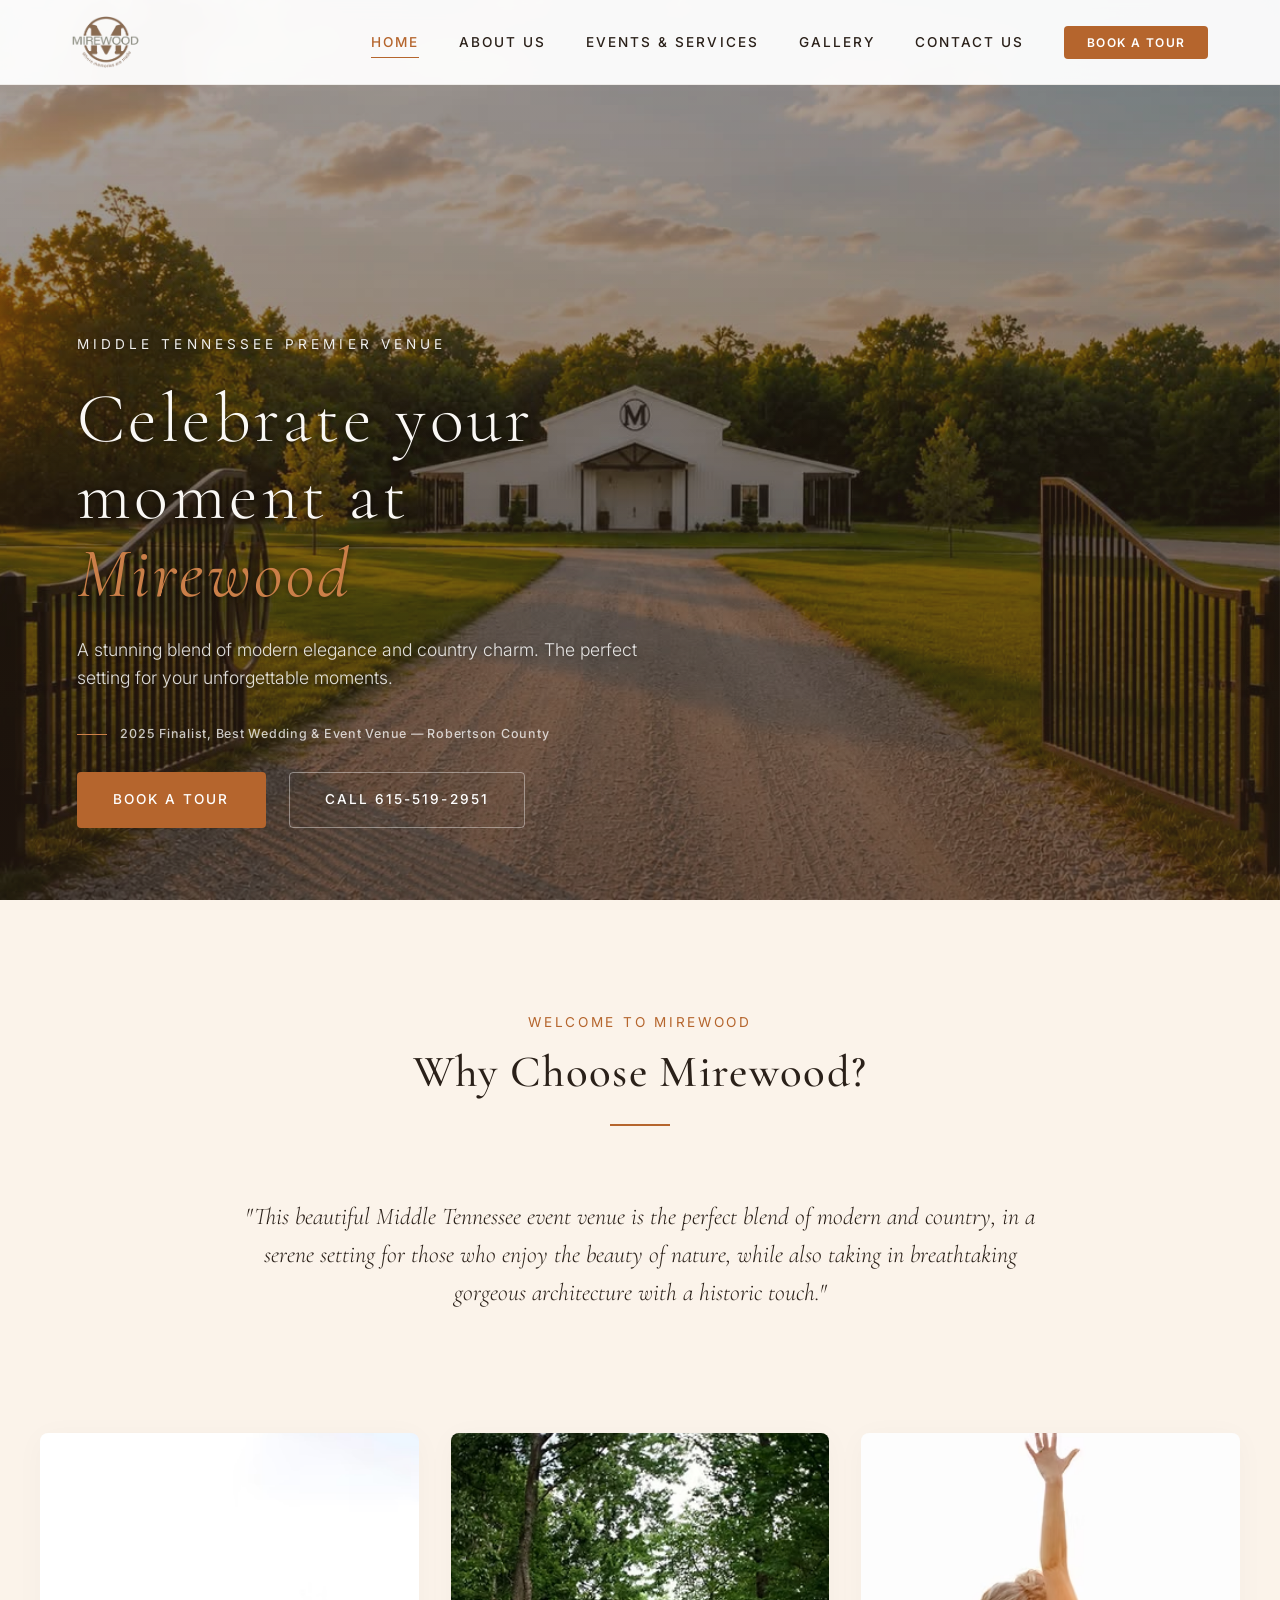
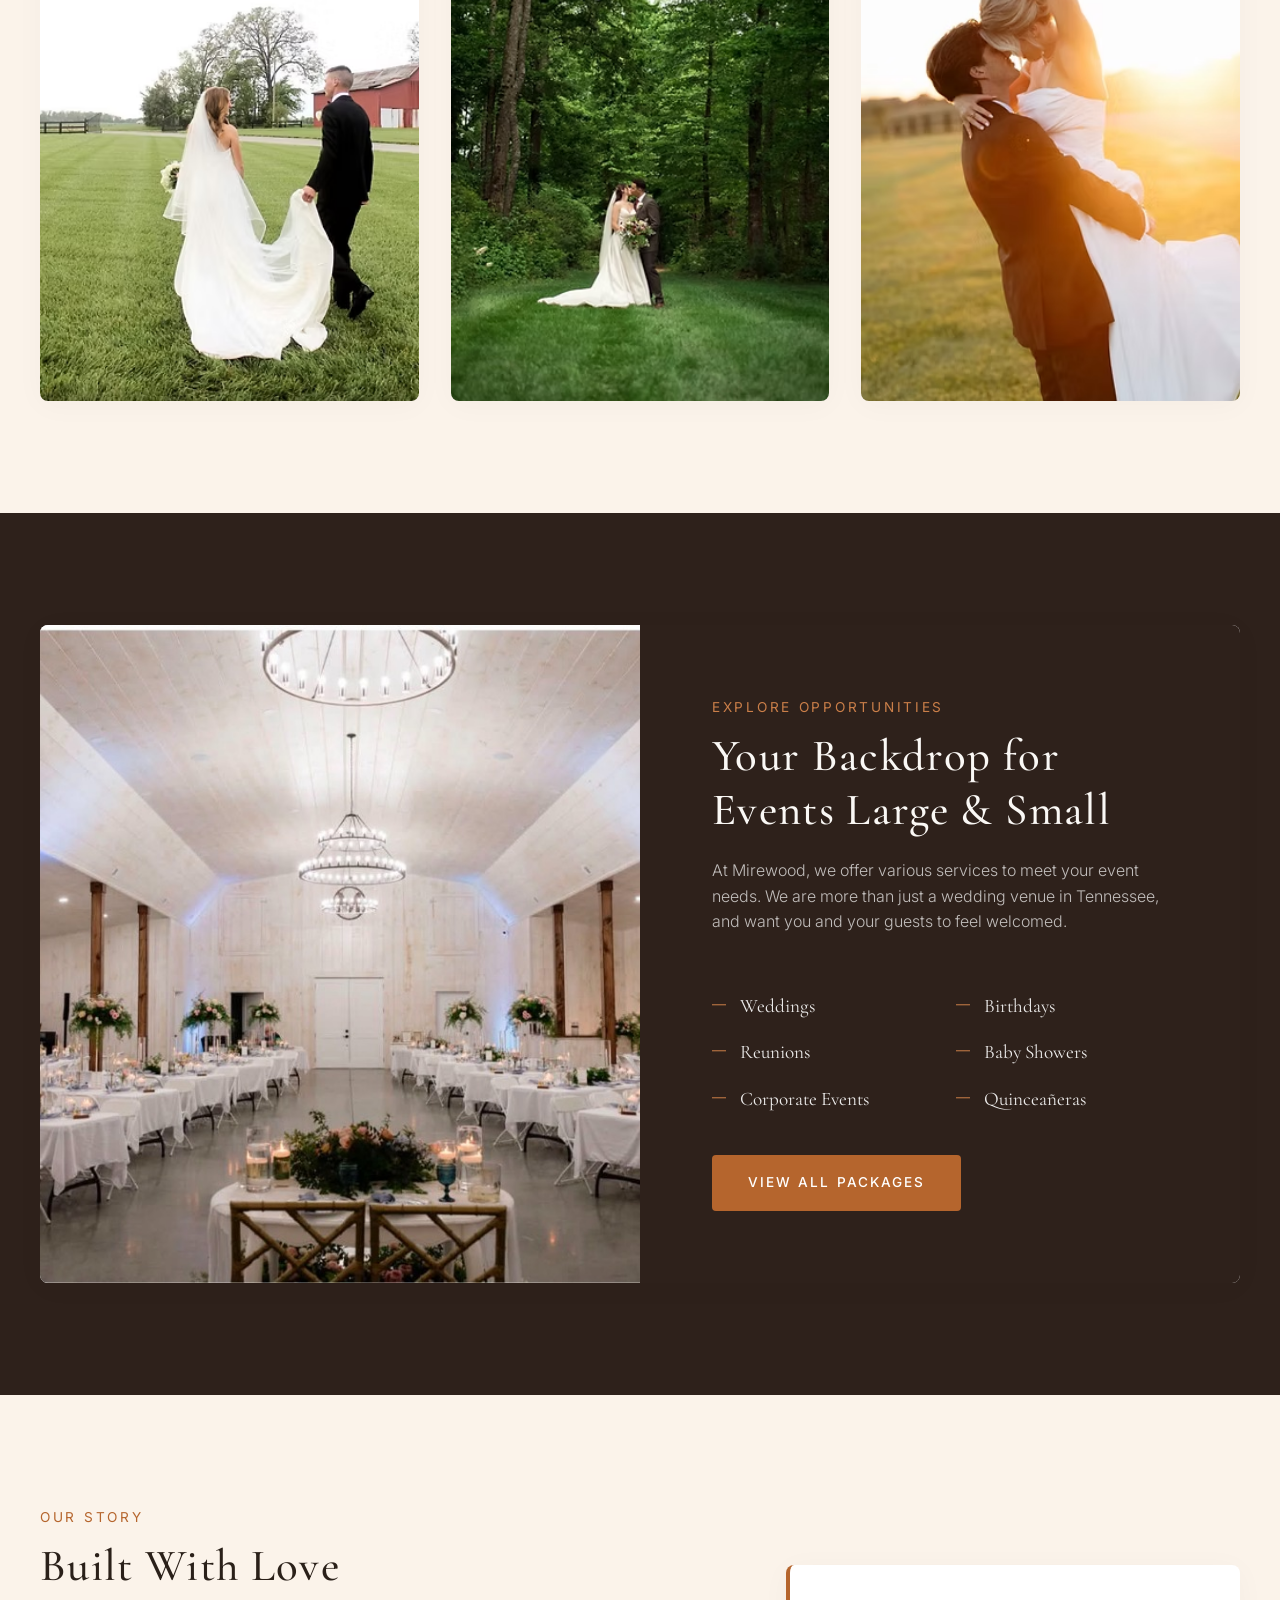
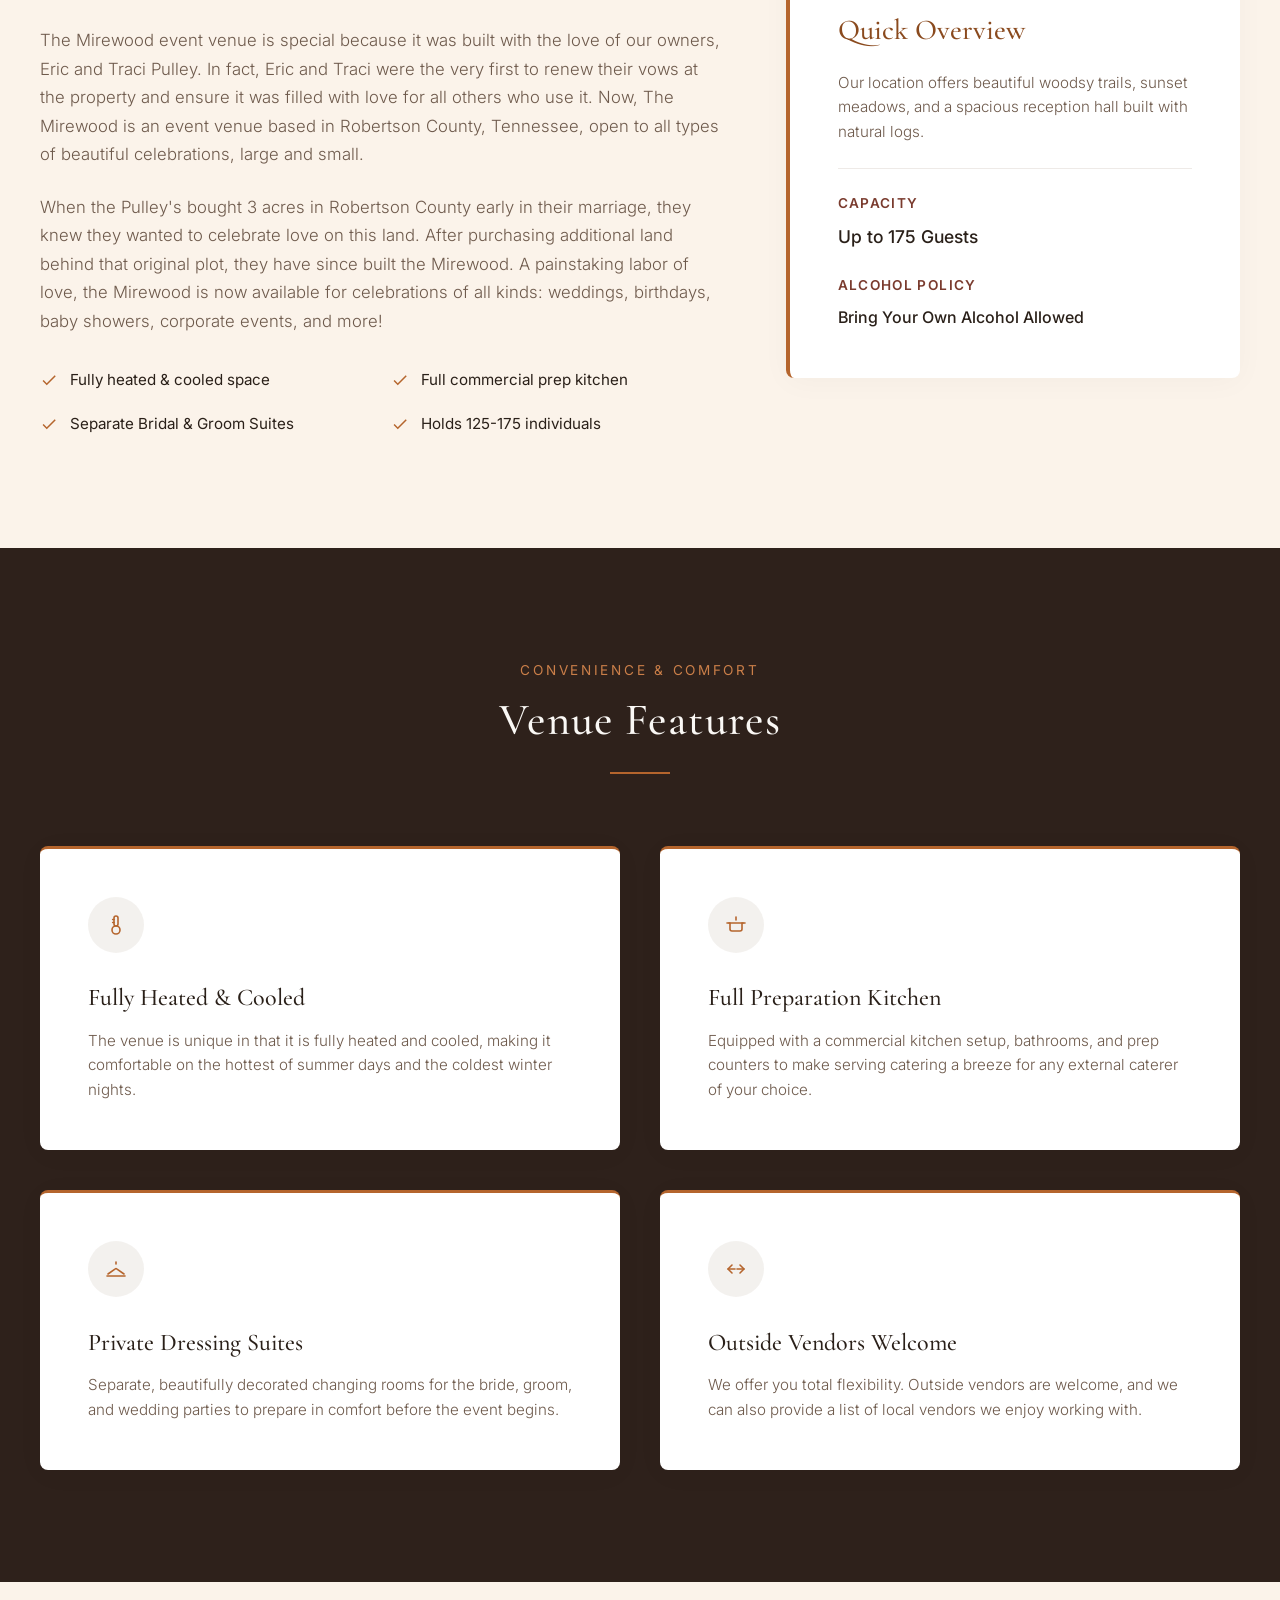
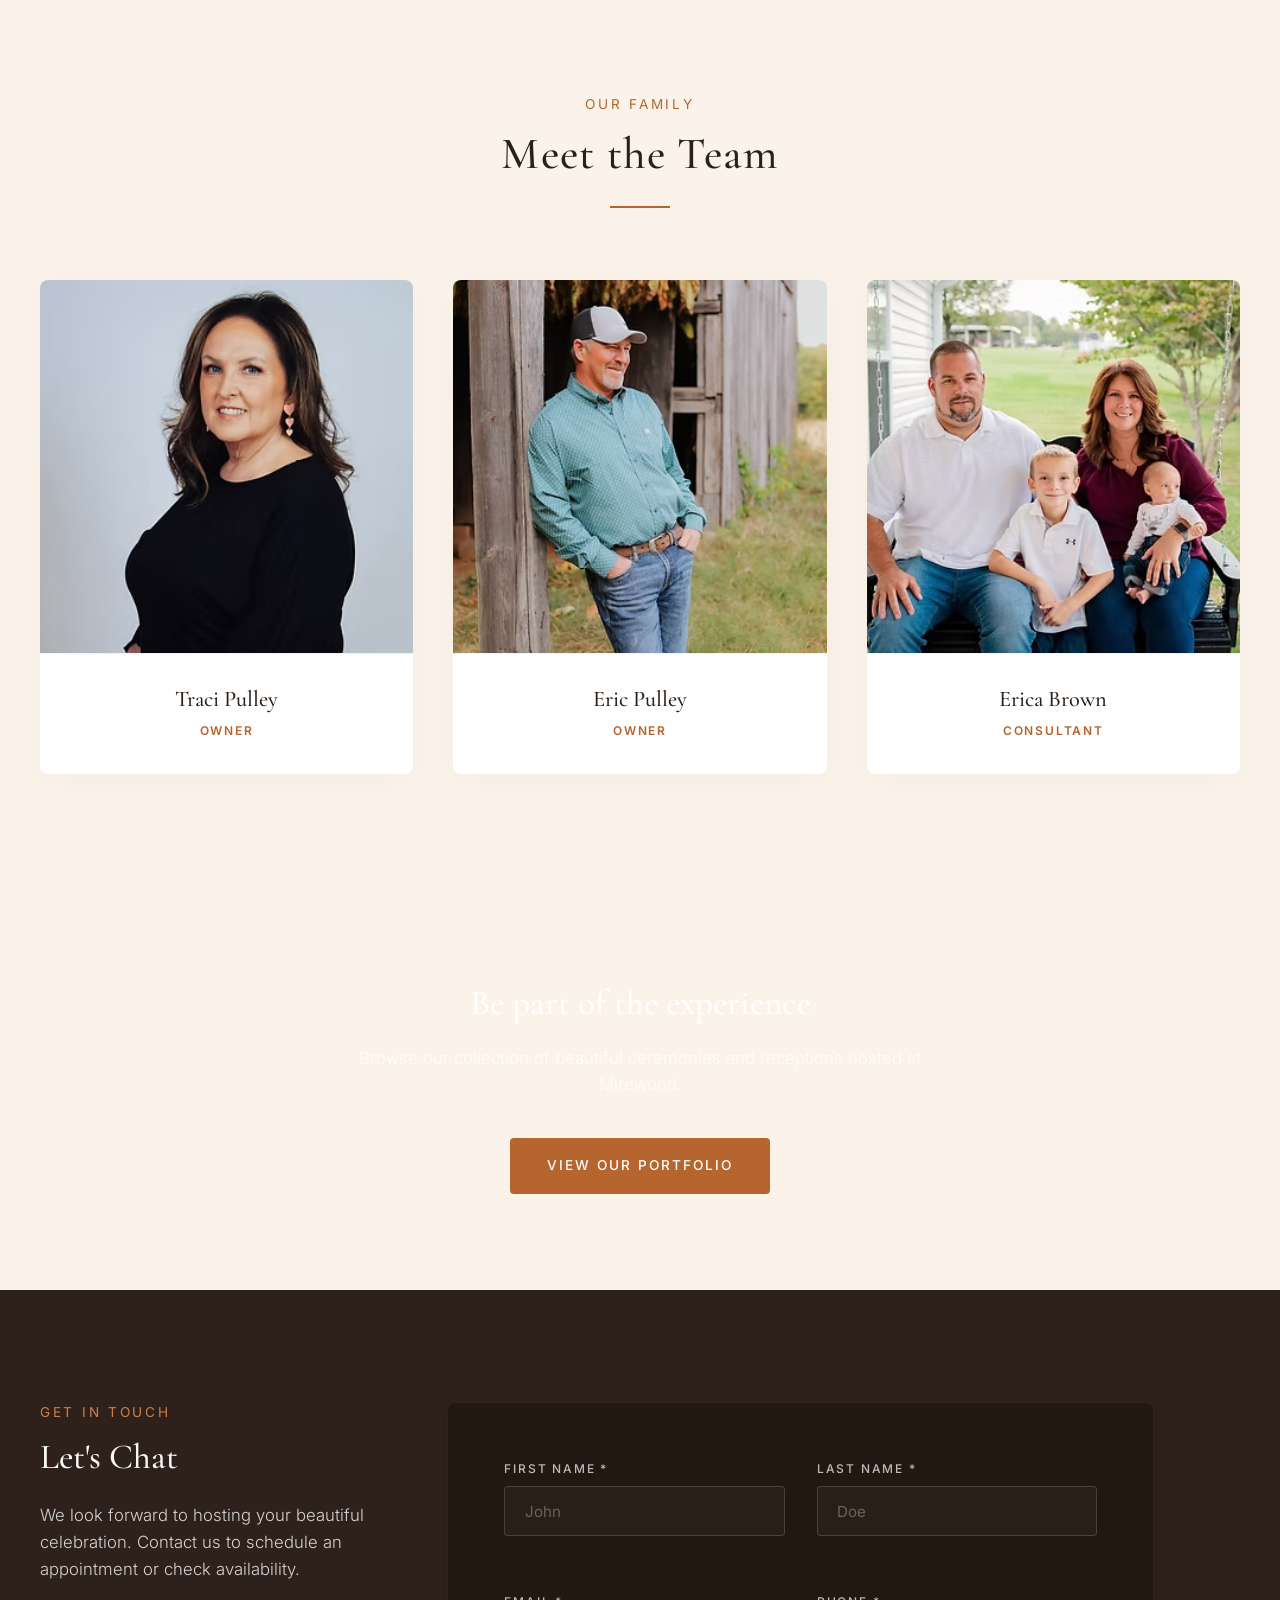
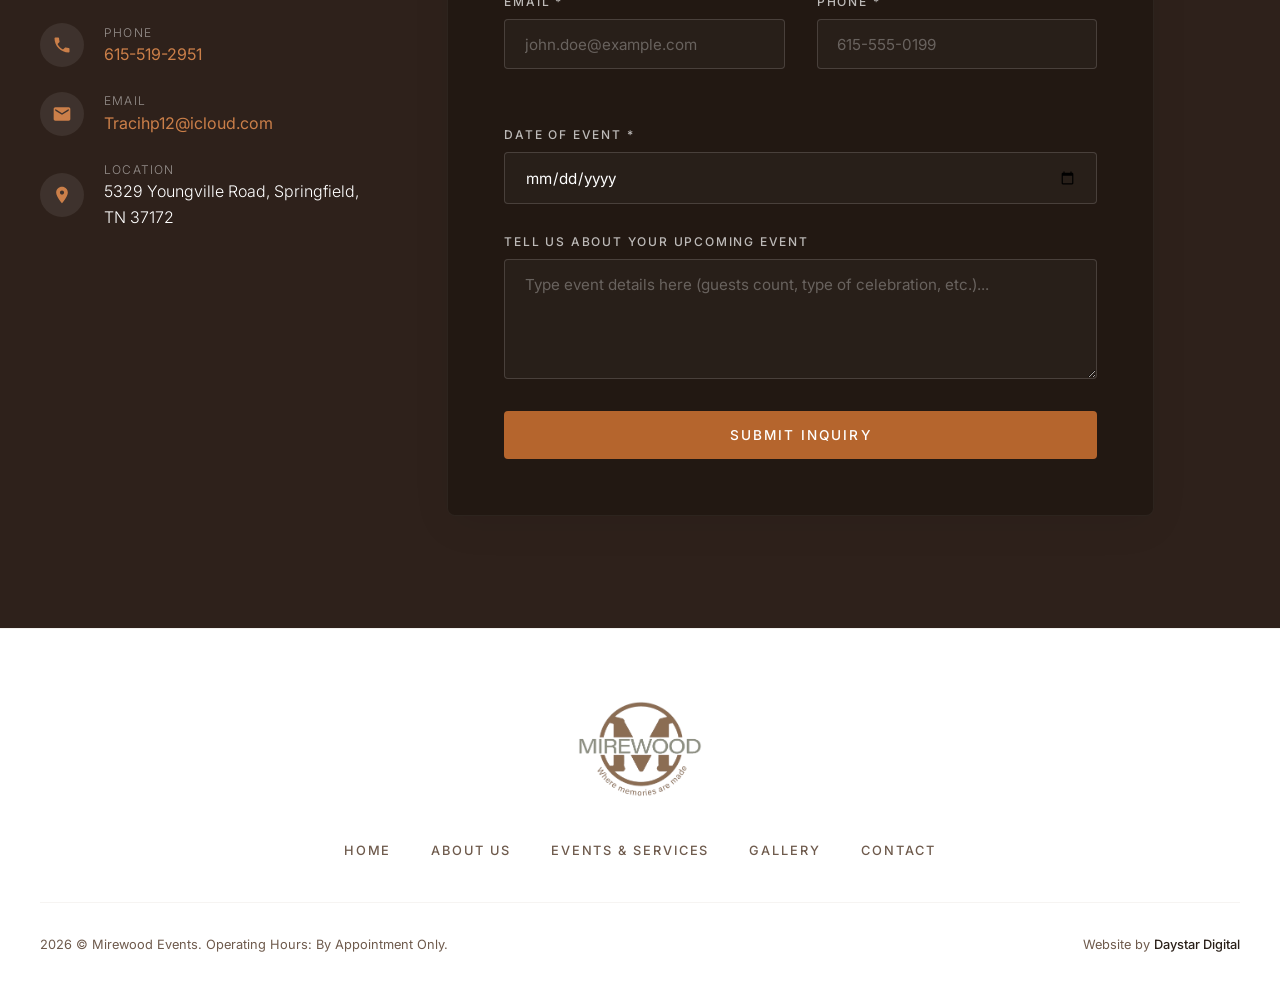
==== commit d71ba2ba: "Use logo as site favicon Co-Authored-By: Claude Sonnet 5 <noreply@anthropic.com>" ====
--- a/index.html
+++ b/index.html
@@ -5,6 +5,8 @@
   <meta name="viewport" content="width=device-width, initial-scale=1.0">
   <meta name="description" content="Mirewood is an elegant, modern-rustic wedding and event venue nestled in Springfield, Middle Tennessee. Host weddings, social gatherings, and corporate events on our beautiful 40-acre property.">
   <title>Mirewood Event Venue | Springfield, Tennessee</title>
+  <link rel="icon" type="image/png" href="/assets/logo.png">
+  <link rel="apple-touch-icon" href="/assets/logo.png">
   <link rel="stylesheet" href="styles.css">
   <!-- Season is set in season-config.js (edit that file to change it for all visitors) -->
   <script src="season-config.js"></script>
@@ -338,35 +340,40 @@
           </div>
           
           <div class="chat__form-container">
-            <form class="chat__form" action="#" method="POST" aria-label="Event Inquiry Form">
+            <form class="chat__form" action="/api/contact" method="POST" aria-label="Event Inquiry Form">
               <div class="form-row">
                 <div class="form-group">
                   <label for="first-name" class="form-label">First Name *</label>
-                  <input type="text" id="first-name" class="form-input" required placeholder="John">
+                  <input type="text" id="first-name" name="firstName" class="form-input" required placeholder="John">
                 </div>
                 <div class="form-group">
                   <label for="last-name" class="form-label">Last Name *</label>
-                  <input type="text" id="last-name" class="form-input" required placeholder="Doe">
+                  <input type="text" id="last-name" name="lastName" class="form-input" required placeholder="Doe">
                 </div>
               </div>
               <div class="form-row">
                 <div class="form-group">
                   <label for="email" class="form-label">Email *</label>
-                  <input type="email" id="email" class="form-input" required placeholder="john.doe@example.com">
+                  <input type="email" id="email" name="email" class="form-input" required placeholder="john.doe@example.com">
                 </div>
                 <div class="form-group">
                   <label for="phone" class="form-label">Phone *</label>
-                  <input type="tel" id="phone" class="form-input" required placeholder="615-555-0199">
+                  <input type="tel" id="phone" name="phone" class="form-input" required placeholder="615-555-0199">
                 </div>
               </div>
               <div class="form-group">
                 <label for="event-date" class="form-label">Date of Event *</label>
-                <input type="date" id="event-date" class="form-input" required>
+                <input type="date" id="event-date" name="eventDate" class="form-input" required>
               </div>
               <div class="form-group form-group--full">
                 <label for="details" class="form-label">Tell Us About Your Upcoming Event</label>
-                <textarea id="details" class="form-input" placeholder="Type event details here (guests count, type of celebration, etc.)..."></textarea>
-              </div>
+                <textarea id="details" name="details" class="form-input" placeholder="Type event details here (guests count, type of celebration, etc.)..."></textarea>
+              </div>
+              <div class="form-group" style="position: absolute; left: -9999px;" aria-hidden="true">
+                <label for="company">Company</label>
+                <input type="text" id="company" name="company" tabindex="-1" autocomplete="off">
+              </div>
+              <p class="form-error" role="alert" style="display: none; color: #ff6b6b; margin-bottom: 1rem;"></p>
               <button type="submit" class="btn btn--primary" style="width: 100%; border: none;">Submit Inquiry</button>
             </form>
           </div>
--- a/styles.css
+++ b/styles.css
@@ -845,7 +845,7 @@
 
 /* Call to Action Section (Generic Footer CTA) */
 .cta-banner {
-  background: linear-gradient(rgba(34, 37, 35, 0.8), rgba(34, 37, 35, 0.8)), url('assets/reception_hall.jpg');
+  background: linear-gradient(rgba(34, 37, 35, 0.8), rgba(34, 37, 35, 0.8)), url('assets/reception_hall_new.jpg');
   background-size: cover;
   background-position: center;
   background-attachment: fixed;
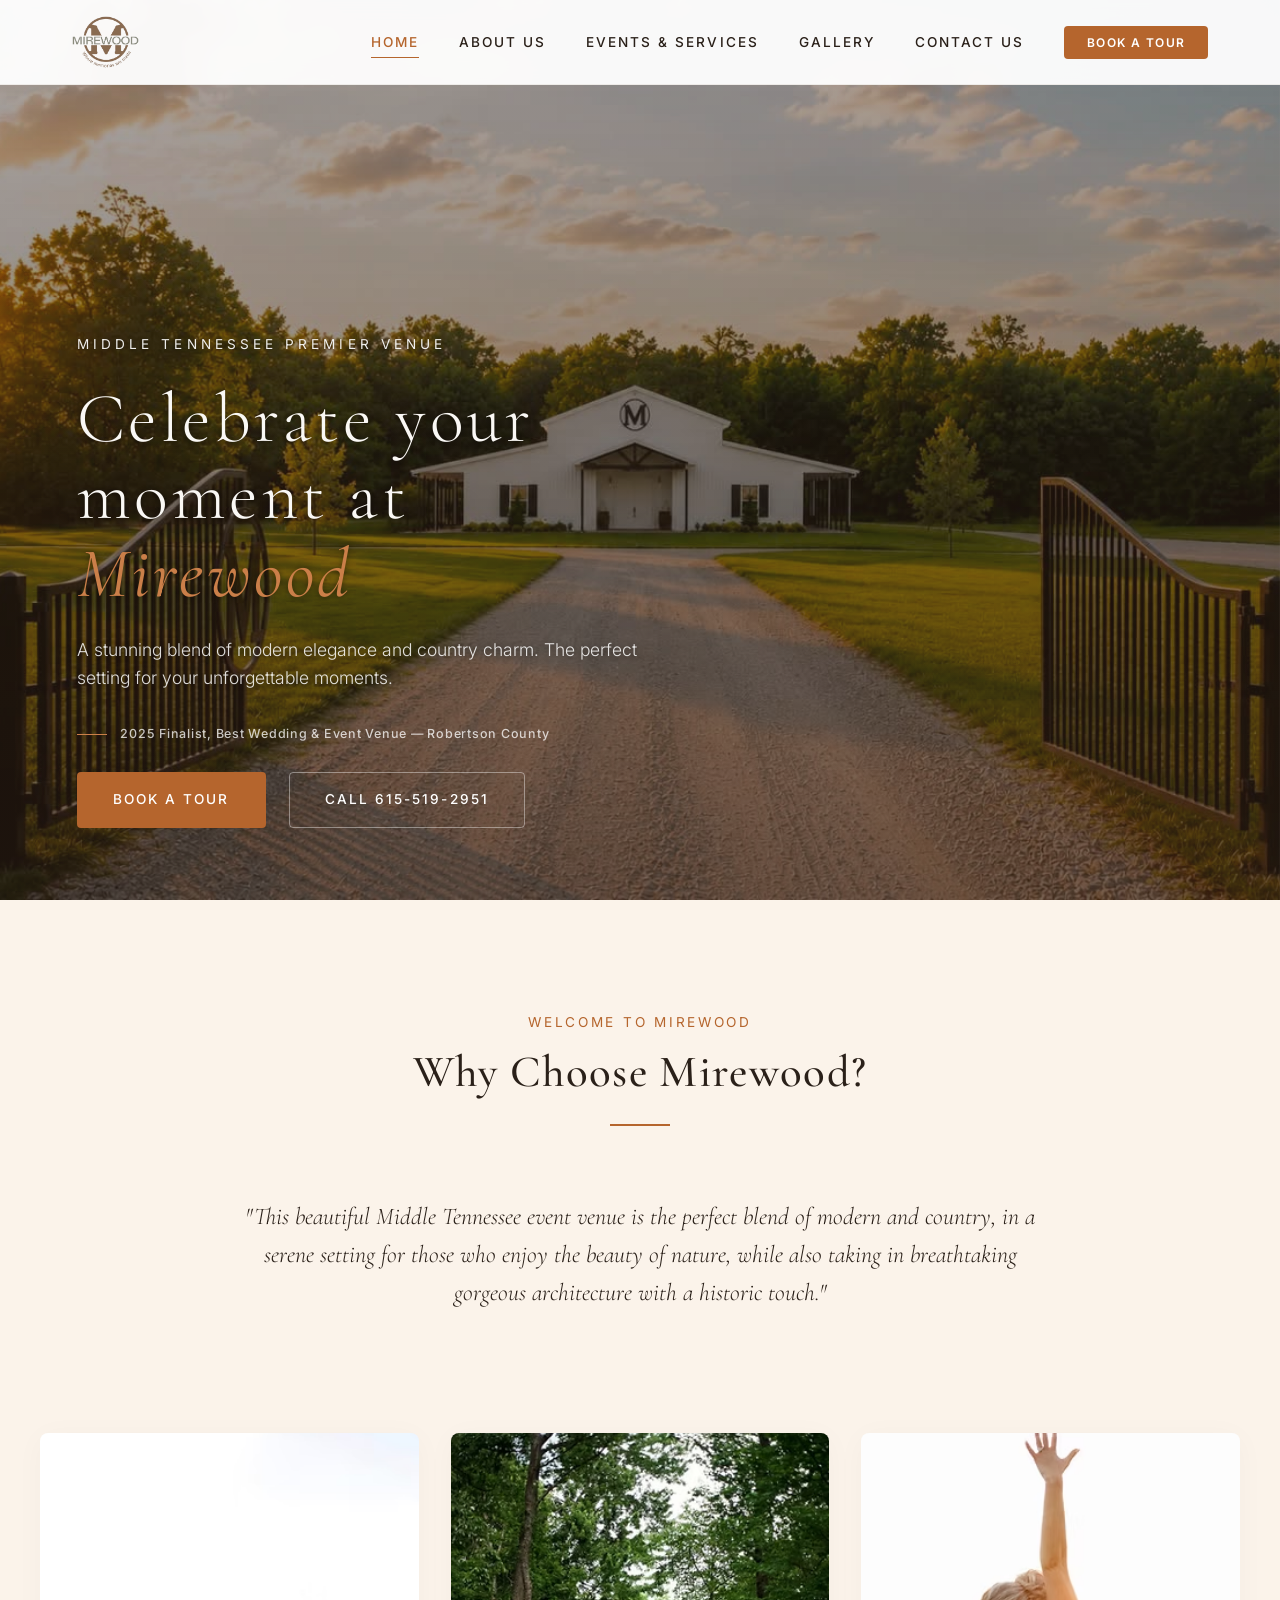
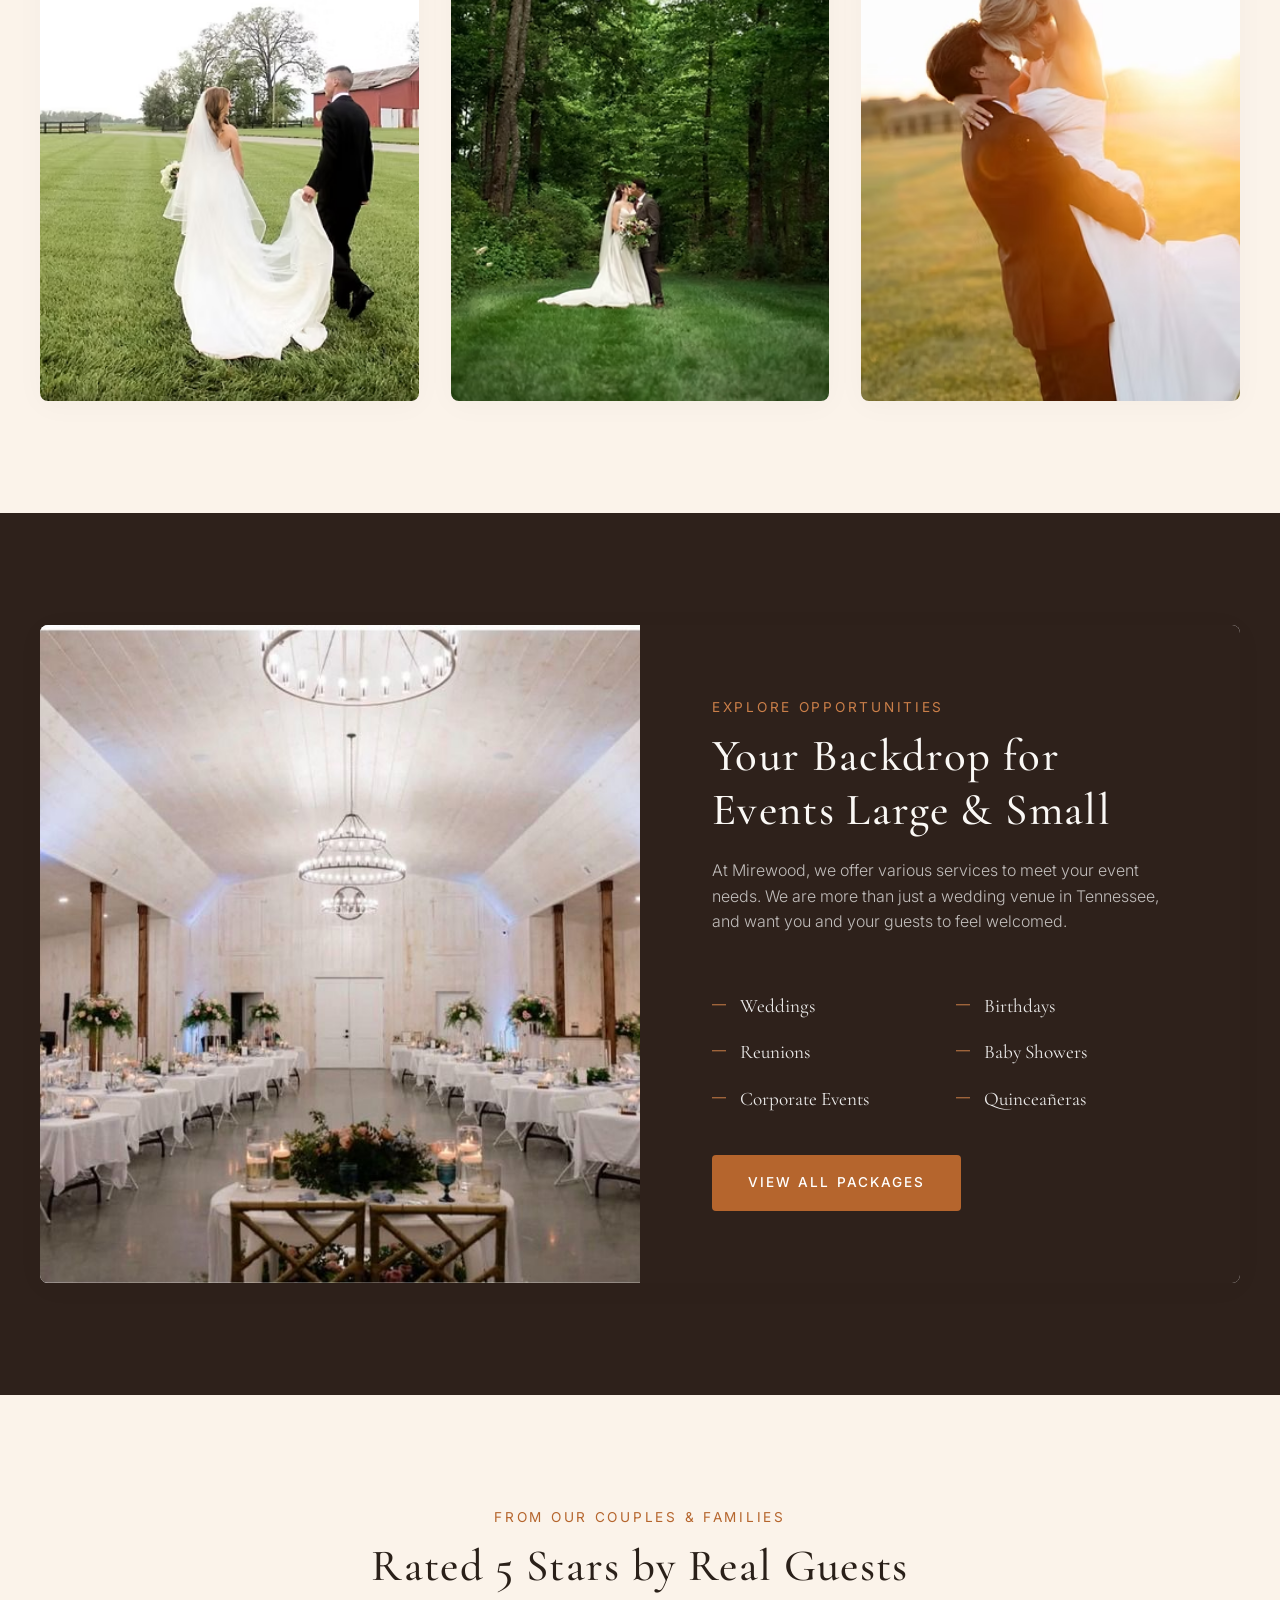
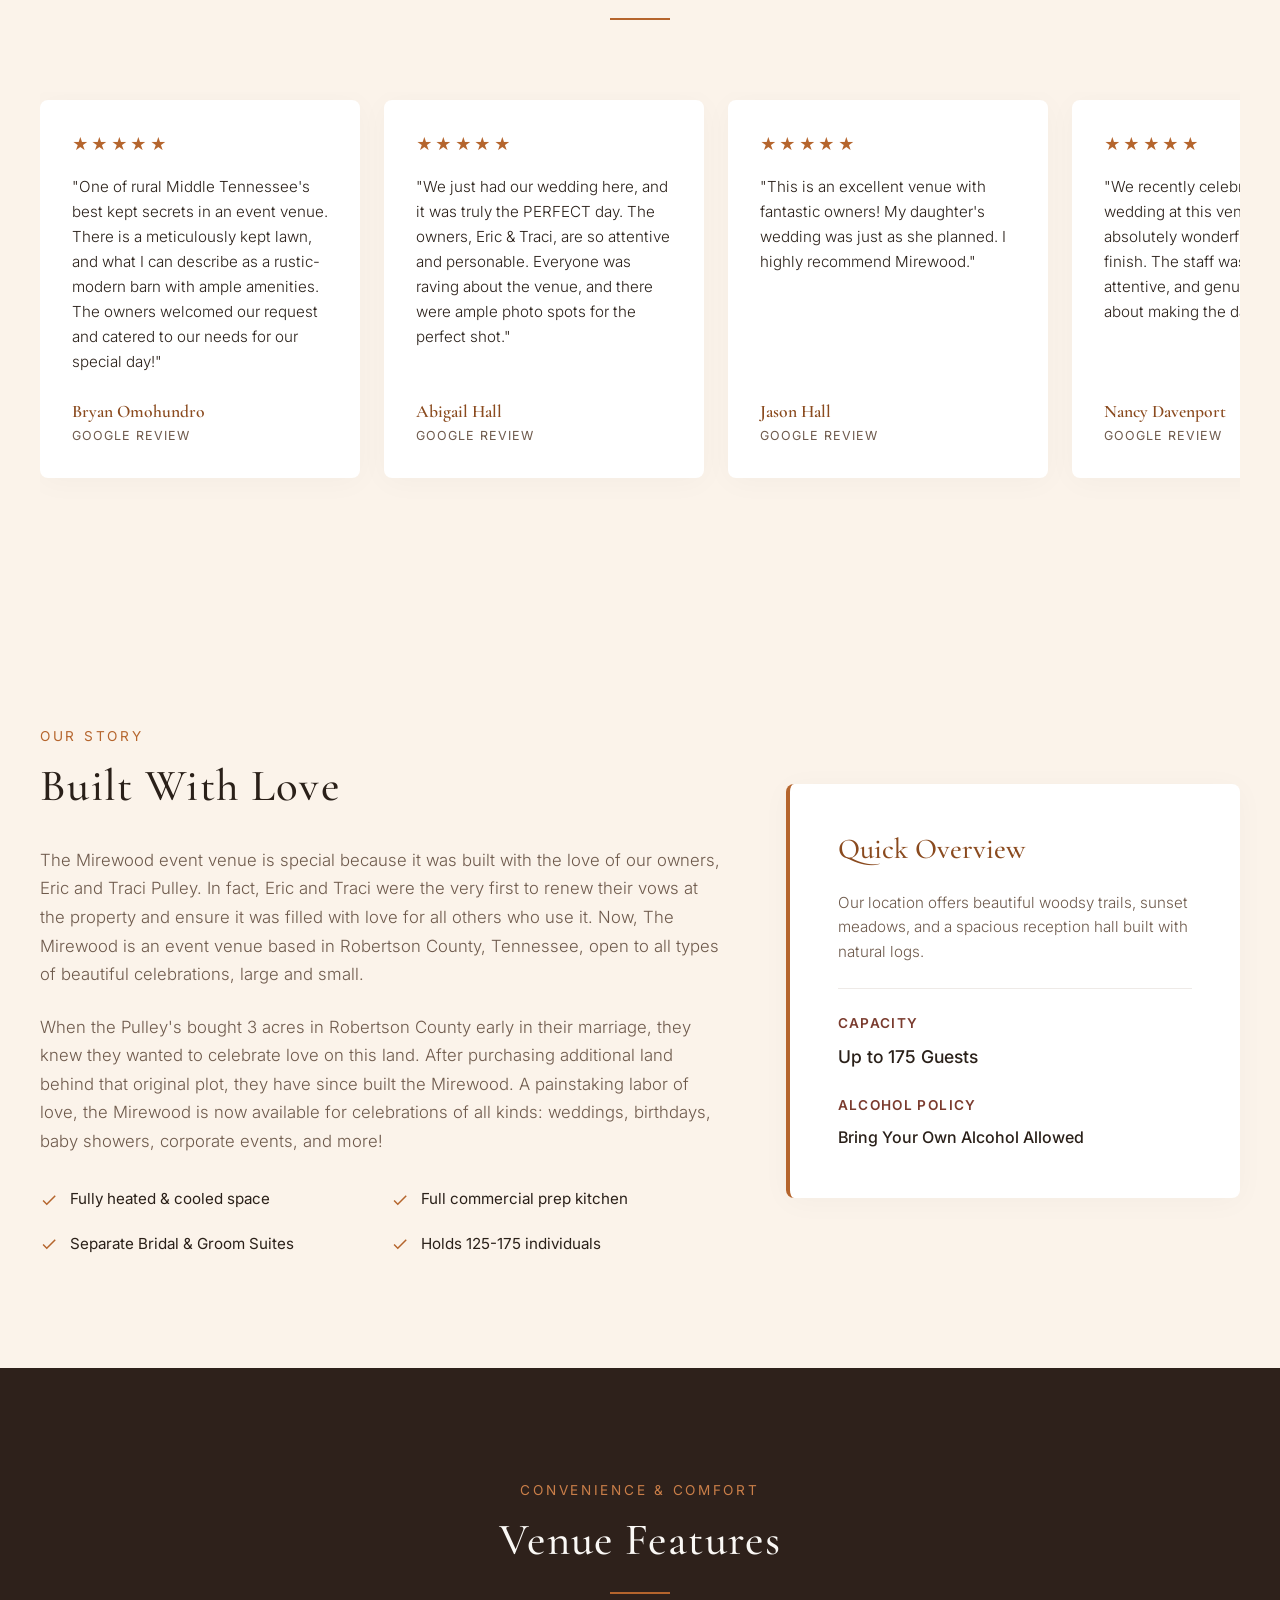
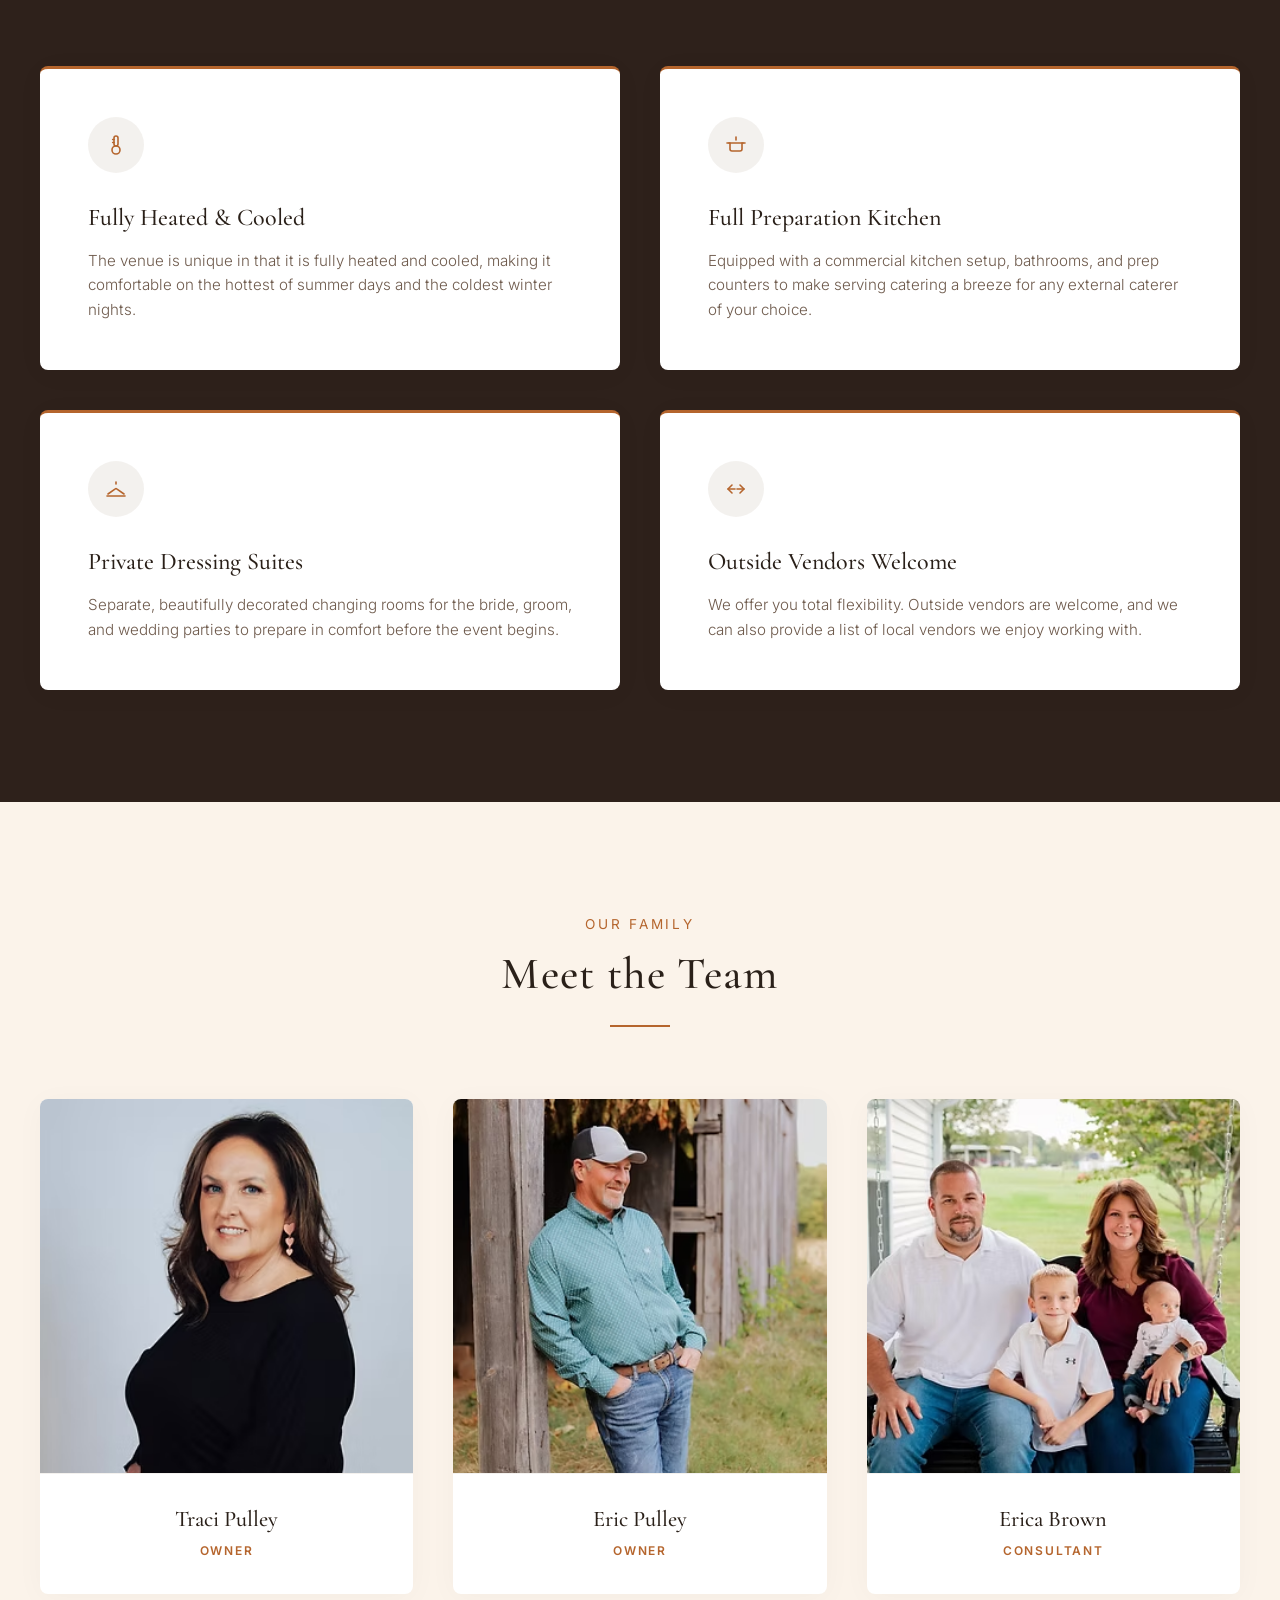
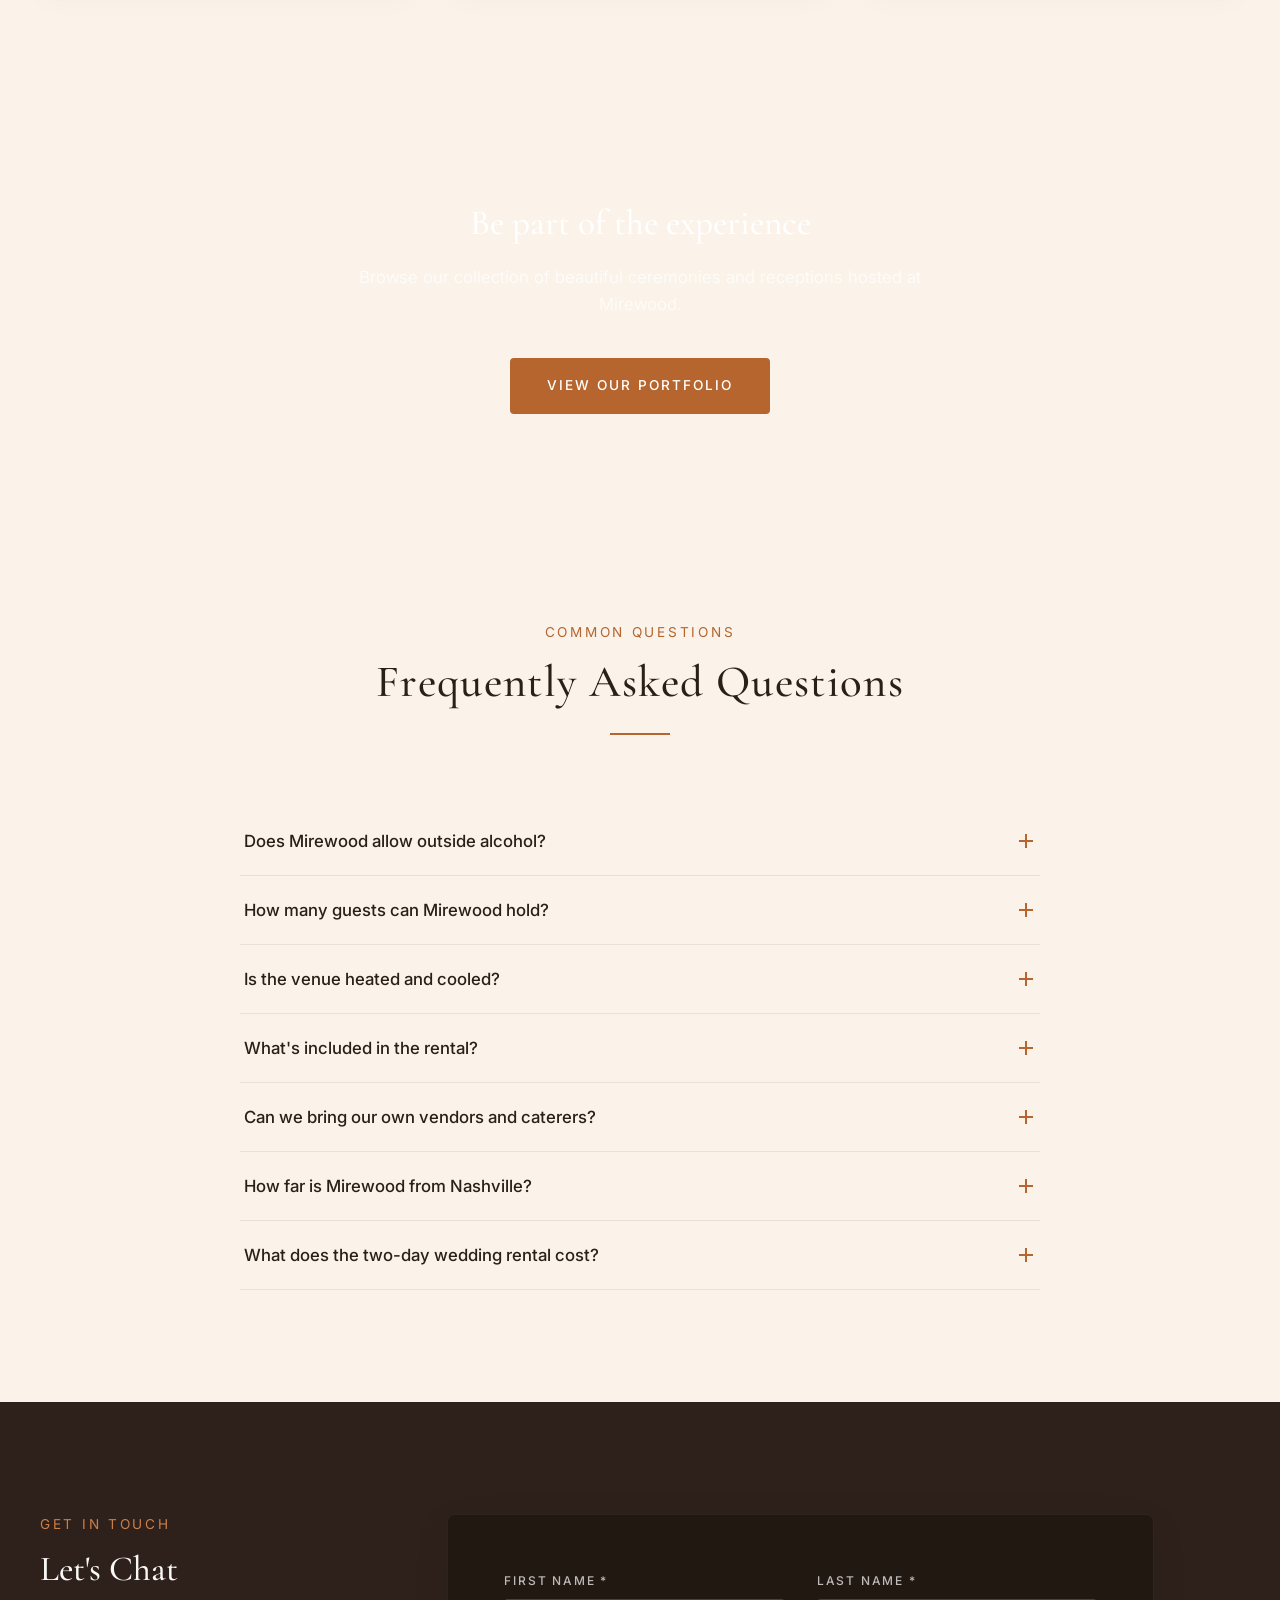
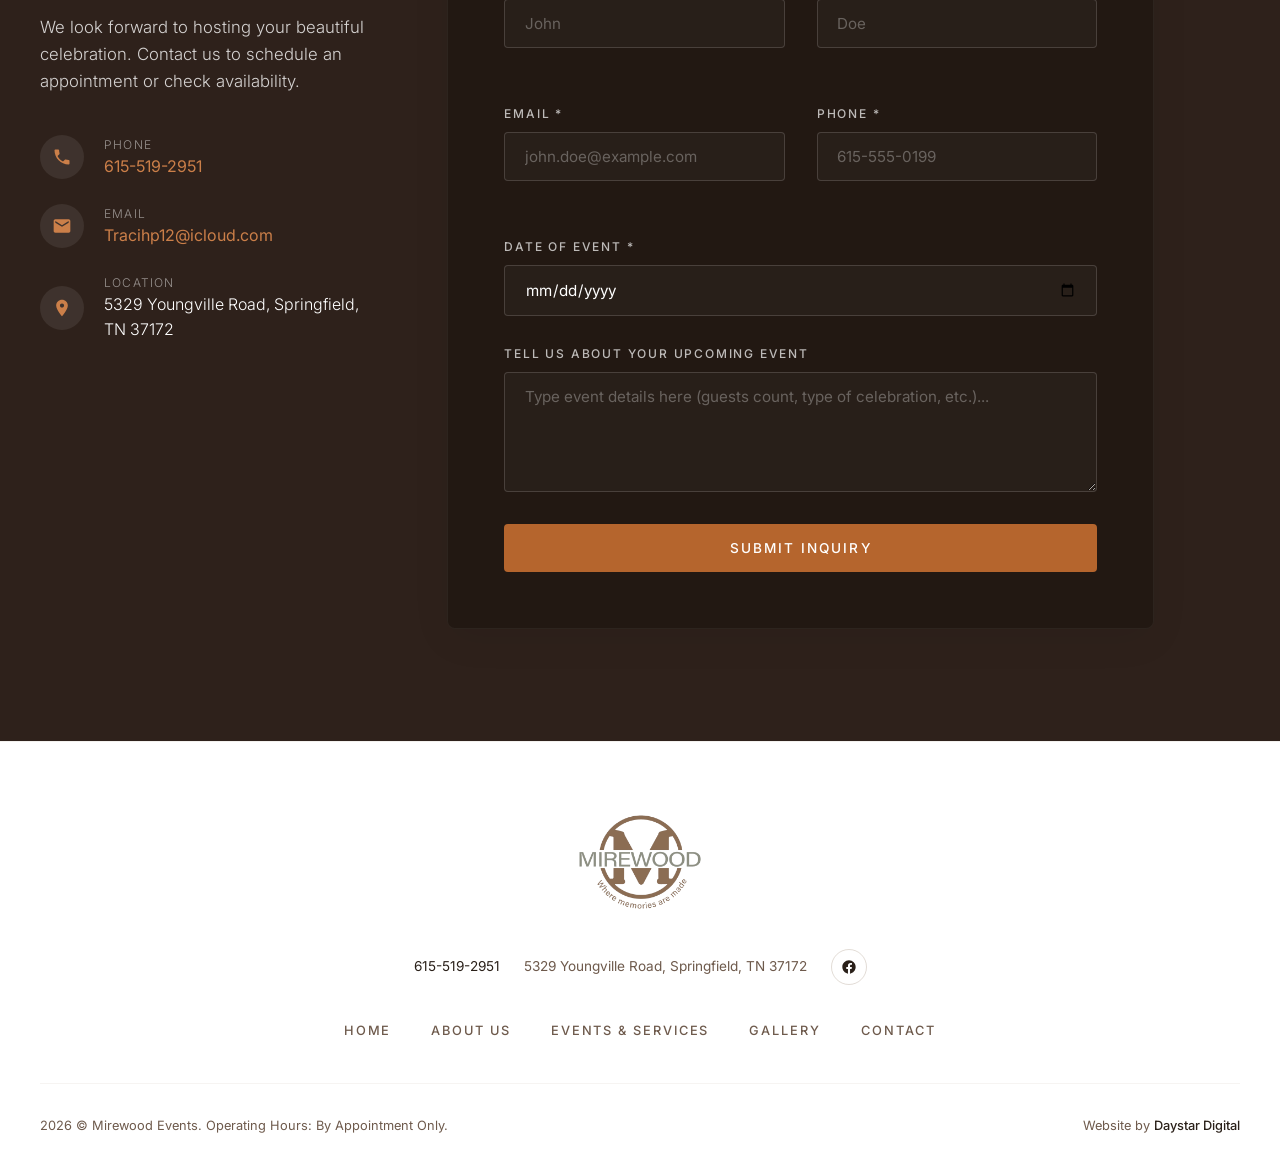
==== commit 8c3f10d8: "Address remaining audit findings: image weight, lazy-loading, local SEO content Performance: - Recom" ====
--- a/index.html
+++ b/index.html
@@ -4,9 +4,47 @@
   <meta charset="UTF-8">
   <meta name="viewport" content="width=device-width, initial-scale=1.0">
   <meta name="description" content="Mirewood is an elegant, modern-rustic wedding and event venue nestled in Springfield, Middle Tennessee. Host weddings, social gatherings, and corporate events on our beautiful 40-acre property.">
-  <title>Mirewood Event Venue | Springfield, Tennessee</title>
+  <title>Mirewood | Wedding & Event Venue in Springfield, TN — 30 Min from Nashville</title>
+  <link rel="canonical" href="https://themirewood.com/">
   <link rel="icon" type="image/png" href="/assets/logo.png">
   <link rel="apple-touch-icon" href="/assets/logo.png">
+
+  <meta property="og:type" content="website">
+  <meta property="og:site_name" content="Mirewood">
+  <meta property="og:url" content="https://themirewood.com/">
+  <meta property="og:title" content="Mirewood | Wedding & Event Venue in Springfield, TN">
+  <meta property="og:description" content="Mirewood is an elegant, modern-rustic wedding and event venue nestled in Springfield, Middle Tennessee — just 30 minutes from Nashville. Host weddings, social gatherings, and corporate events on our beautiful 40-acre property.">
+  <meta property="og:image" content="https://themirewood.com/assets/mirewood_venue.jpg">
+  <meta name="twitter:card" content="summary_large_image">
+  <meta name="twitter:title" content="Mirewood | Wedding & Event Venue in Springfield, TN">
+  <meta name="twitter:description" content="An elegant, modern-rustic wedding and event venue on 40 acres in Springfield, TN — 30 minutes from Nashville.">
+  <meta name="twitter:image" content="https://themirewood.com/assets/mirewood_venue.jpg">
+
+  <script type="application/ld+json">
+  {
+    "@context": "https://schema.org",
+    "@type": ["LocalBusiness", "EventVenue"],
+    "@id": "https://themirewood.com/#business",
+    "name": "Mirewood",
+    "description": "Mirewood is an elegant, modern-rustic wedding and event venue on 40 acres in Springfield, Middle Tennessee, 30 minutes from Nashville. Hosts weddings, social gatherings, and corporate events for 125-175 guests.",
+    "url": "https://themirewood.com/",
+    "telephone": "+16155192951",
+    "email": "Tracihp12@icloud.com",
+    "image": "https://themirewood.com/assets/mirewood_venue.jpg",
+    "priceRange": "$$",
+    "address": {
+      "@type": "PostalAddress",
+      "streetAddress": "5329 Youngville Road",
+      "addressLocality": "Springfield",
+      "addressRegion": "TN",
+      "postalCode": "37172",
+      "addressCountry": "US"
+    },
+    "areaServed": ["Springfield TN", "Robertson County TN", "Nashville TN", "Middle Tennessee"],
+    "sameAs": ["https://www.facebook.com/profile.php?id=61573209726147"]
+  }
+  </script>
+
   <link rel="stylesheet" href="styles.css">
   <!-- Season is set in season-config.js (edit that file to change it for all visitors) -->
   <script src="season-config.js"></script>
@@ -30,7 +68,7 @@
   <nav class="navbar" aria-label="Main Navigation">
     <div class="navbar__container">
       <a href="/" class="navbar__logo" aria-label="Mirewood Homepage">
-        <img src="assets/logo.png" alt="Mirewood — Where memories are made" class="navbar__logo-img">
+        <img src="assets/logo.png" alt="Mirewood — Where memories are made" class="navbar__logo-img" width="900" height="700">
       </a>
 
       <button class="navbar__toggle" aria-label="Toggle Navigation Menu" aria-expanded="false" aria-controls="nav-menu">
@@ -56,7 +94,7 @@
     <!-- Hero Section -->
     <header class="hero hero--editorial">
       <div class="hero__bg">
-        <img src="assets/mirewood_venue.jpg" alt="Mirewood venue entrance gate and barn at golden hour" class="hero__bg-img">
+        <img src="assets/mirewood_venue.jpg" alt="Mirewood venue entrance gate and barn at golden hour" class="hero__bg-img" width="1192" height="824">
         <div class="hero__bg-overlay"></div>
       </div>
       <div class="hero__content">
@@ -91,19 +129,19 @@
           <!-- 3-Column Image Showcase -->
           <div class="intro__gallery">
             <div class="gallery-card">
-              <img src="assets/494710934_1360663036063254_108134056104979206_n.avif" alt="Bride and groom at the forest clearing" class="gallery-card__img">
+              <img src="assets/494710934_1360663036063254_108134056104979206_n.avif" alt="Bride and groom at the forest clearing" class="gallery-card__img" width="327" height="547" loading="lazy">
               <div class="gallery-card__overlay">
                 <span class="gallery-card__title">Rustic Forest Trails</span>
               </div>
             </div>
             <div class="gallery-card">
-              <img src="assets/495181087_1360663536063204_5677267497084174376_n.avif" alt="Bride and groom walking at golden hour sunset" class="gallery-card__img">
+              <img src="assets/495181087_1360663536063204_5677267497084174376_n.avif" alt="Bride and groom walking at golden hour sunset" class="gallery-card__img" width="327" height="547" loading="lazy">
               <div class="gallery-card__overlay">
                 <span class="gallery-card__title">Scenic Pastures</span>
               </div>
             </div>
             <div class="gallery-card">
-              <img src="assets/495372096_1360663269396564_6284206079498753292_n.avif" alt="Newlyweds standing in front of outdoor ceremony background" class="gallery-card__img">
+              <img src="assets/495372096_1360663269396564_6284206079498753292_n.avif" alt="Newlyweds standing in front of outdoor ceremony background" class="gallery-card__img" width="327" height="547" loading="lazy">
               <div class="gallery-card__overlay">
                 <span class="gallery-card__title">Open Meadow Fields</span>
               </div>
@@ -118,7 +156,7 @@
       <div class="section__container">
         <div class="services__split">
           <div class="services__img-container">
-            <img src="assets/reception_hall_new.jpg" alt="White wood barn reception hall interior with wagon-wheel chandeliers and elegant table settings" class="services__img">
+            <img src="assets/reception_hall_new.jpg" alt="White wood barn reception hall interior with wagon-wheel chandeliers and elegant table settings" class="services__img" width="1024" height="690" loading="lazy">
           </div>
           <div class="services__content">
             <span class="section__subtitle" style="color: var(--color-primary-light);">Explore Opportunities</span>
@@ -137,6 +175,55 @@
             <div style="margin-top: 2.5rem;">
               <a href="/events-services" class="btn btn--primary">View All Packages</a>
             </div>
+          </div>
+        </div>
+      </div>
+    </section>
+
+    <!-- Testimonials Section -->
+    <section class="section reveal">
+      <div class="section__container">
+        <div class="section__header">
+          <span class="section__subtitle">From Our Couples & Families</span>
+          <h2 class="section__title">Rated 5 Stars by Real Guests</h2>
+          <div class="section__divider"></div>
+        </div>
+        <div class="testimonials-scroll" role="region" aria-label="Guest testimonials">
+          <div class="testimonial-card">
+            <div class="testimonial-card__stars" aria-label="5 out of 5 stars">★★★★★</div>
+            <p class="testimonial-card__quote">"One of rural Middle Tennessee's best kept secrets in an event venue. There is a meticulously kept lawn, and what I can describe as a rustic-modern barn with ample amenities. The owners welcomed our request and catered to our needs for our special day!"</p>
+            <span class="testimonial-card__name">Bryan Omohundro</span>
+            <span class="testimonial-card__meta">Google Review</span>
+          </div>
+          <div class="testimonial-card">
+            <div class="testimonial-card__stars" aria-label="5 out of 5 stars">★★★★★</div>
+            <p class="testimonial-card__quote">"We just had our wedding here, and it was truly the PERFECT day. The owners, Eric &amp; Traci, are so attentive and personable. Everyone was raving about the venue, and there were ample photo spots for the perfect shot."</p>
+            <span class="testimonial-card__name">Abigail Hall</span>
+            <span class="testimonial-card__meta">Google Review</span>
+          </div>
+          <div class="testimonial-card">
+            <div class="testimonial-card__stars" aria-label="5 out of 5 stars">★★★★★</div>
+            <p class="testimonial-card__quote">"This is an excellent venue with fantastic owners! My daughter's wedding was just as she planned. I highly recommend Mirewood."</p>
+            <span class="testimonial-card__name">Jason Hall</span>
+            <span class="testimonial-card__meta">Google Review</span>
+          </div>
+          <div class="testimonial-card">
+            <div class="testimonial-card__stars" aria-label="5 out of 5 stars">★★★★★</div>
+            <p class="testimonial-card__quote">"We recently celebrated our son's wedding at this venue, and it was absolutely wonderful from start to finish. The staff was professional, attentive, and genuinely cared about making the day run smoothly."</p>
+            <span class="testimonial-card__name">Nancy Davenport</span>
+            <span class="testimonial-card__meta">Google Review</span>
+          </div>
+          <div class="testimonial-card">
+            <div class="testimonial-card__stars" aria-label="5 out of 5 stars">★★★★★</div>
+            <p class="testimonial-card__quote">"Amazing venue inside and out! We had my sister's baby shower here over the weekend and it was the perfect space. The owners are very nice and easy to work with. Can't wait to plan my next event here!"</p>
+            <span class="testimonial-card__name">Joty Reed</span>
+            <span class="testimonial-card__meta">Google Review</span>
+          </div>
+          <div class="testimonial-card">
+            <div class="testimonial-card__stars" aria-label="5 out of 5 stars">★★★★★</div>
+            <p class="testimonial-card__quote">"Mirewood hosted our daughter's wedding, and it couldn't have been a more perfect day. Eric and Traci keep a pristine setting for their guests and went out of their way to make accommodations for some of our unique needs."</p>
+            <span class="testimonial-card__name">Sarah Hall</span>
+            <span class="testimonial-card__meta">Google Review</span>
           </div>
         </div>
       </div>
@@ -262,7 +349,7 @@
         <div class="team__grid">
           <div class="team-card">
             <div class="team-card__img-wrapper">
-              <img src="assets/image2.avif" alt="Traci Pulley, Owner of Mirewood" class="team-card__img">
+              <img src="assets/image2.avif" alt="Traci Pulley, Owner of Mirewood" class="team-card__img" width="315" height="323" loading="lazy">
             </div>
             <div class="team-card__info">
               <h3 class="team-card__name">Traci Pulley</h3>
@@ -271,7 +358,7 @@
           </div>
           <div class="team-card">
             <div class="team-card__img-wrapper">
-              <img src="assets/image0.avif" alt="Eric Pulley, Owner of Mirewood" class="team-card__img">
+              <img src="assets/image0.avif" alt="Eric Pulley, Owner of Mirewood" class="team-card__img" width="315" height="323" loading="lazy">
             </div>
             <div class="team-card__info">
               <h3 class="team-card__name">Eric Pulley</h3>
@@ -280,7 +367,7 @@
           </div>
           <div class="team-card">
             <div class="team-card__img-wrapper">
-              <img src="assets/image5.avif" alt="Erica Brown, Consultant at Mirewood" class="team-card__img">
+              <img src="assets/image5.avif" alt="Erica Brown, Consultant at Mirewood" class="team-card__img" width="315" height="323" loading="lazy">
             </div>
             <div class="team-card__info">
               <h3 class="team-card__name">Erica Brown</h3>
@@ -297,6 +384,126 @@
       <p class="cta-banner__text">Browse our collection of beautiful ceremonies and receptions hosted at Mirewood.</p>
       <a href="/gallery" class="btn btn--primary">View Our Portfolio</a>
     </section>
+
+    <!-- FAQ Section -->
+    <section class="section reveal">
+      <div class="section__container">
+        <div class="section__header">
+          <span class="section__subtitle">Common Questions</span>
+          <h2 class="section__title">Frequently Asked Questions</h2>
+          <div class="section__divider"></div>
+        </div>
+        <div class="faq-list">
+          <div class="faq-item">
+            <button class="faq-question" aria-expanded="false">
+              Does Mirewood allow outside alcohol?
+              <span class="faq-question__icon"></span>
+            </button>
+            <div class="faq-answer">
+              <div class="faq-answer__inner">Yes — Mirewood is BYOB. You're welcome to bring your own alcohol, with no forced in-house bar package required.</div>
+            </div>
+          </div>
+          <div class="faq-item">
+            <button class="faq-question" aria-expanded="false">
+              How many guests can Mirewood hold?
+              <span class="faq-question__icon"></span>
+            </button>
+            <div class="faq-answer">
+              <div class="faq-answer__inner">Mirewood comfortably accommodates 125 to 175 guests, depending on your seating layout and event style.</div>
+            </div>
+          </div>
+          <div class="faq-item">
+            <button class="faq-question" aria-expanded="false">
+              Is the venue heated and cooled?
+              <span class="faq-question__icon"></span>
+            </button>
+            <div class="faq-answer">
+              <div class="faq-answer__inner">Yes — Mirewood is fully heated and cooled, so it's just as comfortable for a July wedding as it is for a January celebration.</div>
+            </div>
+          </div>
+          <div class="faq-item">
+            <button class="faq-question" aria-expanded="false">
+              What's included in the rental?
+              <span class="faq-question__icon"></span>
+            </button>
+            <div class="faq-answer">
+              <div class="faq-answer__inner">Your rental includes tables, chairs, separate bridal and groom suites, and a full commercial prep kitchen for your caterer.</div>
+            </div>
+          </div>
+          <div class="faq-item">
+            <button class="faq-question" aria-expanded="false">
+              Can we bring our own vendors and caterers?
+              <span class="faq-question__icon"></span>
+            </button>
+            <div class="faq-answer">
+              <div class="faq-answer__inner">Absolutely. Outside vendors and licensed caterers are welcome, and we're happy to share a list of local vendors we enjoy working with.</div>
+            </div>
+          </div>
+          <div class="faq-item">
+            <button class="faq-question" aria-expanded="false">
+              How far is Mirewood from Nashville?
+              <span class="faq-question__icon"></span>
+            </button>
+            <div class="faq-answer">
+              <div class="faq-answer__inner">Mirewood is in Springfield, TN, about 30 minutes north of downtown Nashville in Robertson County.</div>
+            </div>
+          </div>
+          <div class="faq-item">
+            <button class="faq-question" aria-expanded="false">
+              What does the two-day wedding rental cost?
+              <span class="faq-question__icon"></span>
+            </button>
+            <div class="faq-answer">
+              <div class="faq-answer__inner">Our two-day wedding rental is available for under $4,000, covering setup the day before and full access on your wedding day.</div>
+            </div>
+          </div>
+        </div>
+      </div>
+    </section>
+
+    <script type="application/ld+json">
+    {
+      "@context": "https://schema.org",
+      "@type": "FAQPage",
+      "mainEntity": [
+        {
+          "@type": "Question",
+          "name": "Does Mirewood allow outside alcohol?",
+          "acceptedAnswer": { "@type": "Answer", "text": "Yes — Mirewood is BYOB. You're welcome to bring your own alcohol, with no forced in-house bar package required." }
+        },
+        {
+          "@type": "Question",
+          "name": "How many guests can Mirewood hold?",
+          "acceptedAnswer": { "@type": "Answer", "text": "Mirewood comfortably accommodates 125 to 175 guests, depending on your seating layout and event style." }
+        },
+        {
+          "@type": "Question",
+          "name": "Is the venue heated and cooled?",
+          "acceptedAnswer": { "@type": "Answer", "text": "Yes — Mirewood is fully heated and cooled, so it's just as comfortable for a July wedding as it is for a January celebration." }
+        },
+        {
+          "@type": "Question",
+          "name": "What's included in the rental?",
+          "acceptedAnswer": { "@type": "Answer", "text": "Your rental includes tables, chairs, separate bridal and groom suites, and a full commercial prep kitchen for your caterer." }
+        },
+        {
+          "@type": "Question",
+          "name": "Can we bring our own vendors and caterers?",
+          "acceptedAnswer": { "@type": "Answer", "text": "Absolutely. Outside vendors and licensed caterers are welcome, and we're happy to share a list of local vendors we enjoy working with." }
+        },
+        {
+          "@type": "Question",
+          "name": "How far is Mirewood from Nashville?",
+          "acceptedAnswer": { "@type": "Answer", "text": "Mirewood is in Springfield, TN, about 30 minutes north of downtown Nashville in Robertson County." }
+        },
+        {
+          "@type": "Question",
+          "name": "What does the two-day wedding rental cost?",
+          "acceptedAnswer": { "@type": "Answer", "text": "Our two-day wedding rental is available for under $4,000, covering setup the day before and full access on your wedding day." }
+        }
+      ]
+    }
+    </script>
 
     <!-- Contact Form Section ("Let's Chat") -->
     <section class="section section--dark reveal" id="contact">
@@ -386,7 +593,15 @@
   <!-- Footer -->
   <footer class="footer">
     <div class="footer__container">
-      <img src="assets/logo.png" alt="Mirewood — Where memories are made" class="footer__logo-img">
+      <img src="assets/logo.png" alt="Mirewood — Where memories are made" class="footer__logo-img" width="900" height="700" loading="lazy">
+
+      <div class="footer__contact">
+        <a href="tel:6155192951">615-519-2951</a>
+        <span>5329 Youngville Road, Springfield, TN 37172</span>
+        <a href="https://www.facebook.com/profile.php?id=61573209726147" target="_blank" rel="noopener" aria-label="Mirewood on Facebook" class="footer__social">
+          <svg width="16" height="16" viewBox="0 0 24 24" fill="currentColor"><path d="M22 12.06C22 6.53 17.52 2 12 2S2 6.53 2 12.06c0 5 3.66 9.13 8.44 9.94v-7.03H7.9v-2.91h2.54V9.85c0-2.5 1.49-3.89 3.78-3.89 1.09 0 2.24.2 2.24.2v2.46h-1.26c-1.24 0-1.63.77-1.63 1.56v1.88h2.78l-.44 2.91h-2.34V22c4.78-.81 8.44-4.94 8.44-9.94z"/></svg>
+        </a>
+      </div>
 
       <ul class="footer__nav" aria-label="Footer Navigation">
         <li><a href="/" class="footer__nav-link">Home</a></li>
--- a/styles.css
+++ b/styles.css
@@ -881,6 +881,45 @@
   margin-bottom: 2rem;
 }
 
+.footer__contact {
+  display: flex;
+  justify-content: center;
+  align-items: center;
+  flex-wrap: wrap;
+  gap: 0.5rem 1.5rem;
+  font-size: 0.85rem;
+  color: var(--color-text-muted);
+  margin-bottom: 2rem;
+}
+
+.footer__contact a {
+  color: var(--color-text-dark);
+  text-decoration: none;
+  transition: var(--transition-smooth);
+}
+
+.footer__contact a:hover {
+  color: var(--color-primary);
+}
+
+.footer__social {
+  display: inline-flex;
+  align-items: center;
+  justify-content: center;
+  width: 36px;
+  height: 36px;
+  border-radius: 50%;
+  border: 1px solid rgba(140, 118, 92, 0.25);
+  color: var(--color-text-dark);
+  transition: var(--transition-smooth);
+}
+
+.footer__social:hover {
+  color: var(--color-white);
+  background-color: var(--color-primary);
+  border-color: var(--color-primary);
+}
+
 .footer__nav {
   display: flex;
   justify-content: center;
@@ -1360,3 +1399,146 @@
   }
 }
 
+/* ==========================================================================
+   Testimonials — horizontal scrolling carousel
+   ========================================================================== */
+.testimonials-scroll {
+  display: flex;
+  gap: 1.5rem;
+  overflow-x: auto;
+  padding: 0.5rem 0.25rem 1.5rem;
+  scroll-snap-type: x proximity;
+  -webkit-overflow-scrolling: touch;
+}
+
+.testimonials-scroll::-webkit-scrollbar {
+  height: 6px;
+}
+
+.testimonials-scroll::-webkit-scrollbar-thumb {
+  background-color: rgba(140, 118, 92, 0.25);
+  border-radius: 10px;
+}
+
+.testimonial-card {
+  flex: 0 0 auto;
+  width: 320px;
+  scroll-snap-align: start;
+  background-color: var(--color-white);
+  border-radius: var(--border-radius);
+  box-shadow: var(--shadow-soft);
+  padding: 2rem;
+  display: flex;
+  flex-direction: column;
+}
+
+.testimonial-card__stars {
+  color: var(--color-primary);
+  margin-bottom: 1rem;
+  letter-spacing: 0.15em;
+}
+
+.testimonial-card__quote {
+  font-size: 0.95rem;
+  line-height: 1.65;
+  color: var(--color-text-dark);
+  margin-bottom: 1.5rem;
+  flex-grow: 1;
+}
+
+.testimonial-card__name {
+  font-family: var(--font-serif);
+  font-size: 1.1rem;
+  font-weight: 600;
+  color: var(--color-primary-dark);
+}
+
+.testimonial-card__meta {
+  font-size: 0.78rem;
+  text-transform: uppercase;
+  letter-spacing: 0.08em;
+  color: var(--color-text-muted);
+}
+
+@media (max-width: 600px) {
+  .testimonial-card {
+    width: 280px;
+  }
+}
+
+/* ==========================================================================
+   FAQ Accordion
+   ========================================================================== */
+.faq-list {
+  max-width: 800px;
+  margin: 0 auto;
+}
+
+.faq-item {
+  border-bottom: 1px solid rgba(140, 118, 92, 0.15);
+}
+
+.faq-question {
+  width: 100%;
+  display: flex;
+  align-items: center;
+  justify-content: space-between;
+  gap: 1rem;
+  background: none;
+  border: none;
+  cursor: pointer;
+  text-align: left;
+  padding: 1.5rem 0.25rem;
+  font-family: var(--font-sans);
+  font-size: 1.05rem;
+  font-weight: 500;
+  color: var(--color-text-dark);
+}
+
+.faq-question__icon {
+  flex-shrink: 0;
+  width: 20px;
+  height: 20px;
+  position: relative;
+  transition: var(--transition-smooth);
+}
+
+.faq-question__icon::before,
+.faq-question__icon::after {
+  content: '';
+  position: absolute;
+  background-color: var(--color-primary);
+  top: 50%;
+  left: 50%;
+  transform: translate(-50%, -50%);
+}
+
+.faq-question__icon::before {
+  width: 14px;
+  height: 2px;
+}
+
+.faq-question__icon::after {
+  width: 2px;
+  height: 14px;
+  transition: var(--transition-smooth);
+}
+
+.faq-item.is-open .faq-question__icon::after {
+  transform: translate(-50%, -50%) rotate(90deg);
+  opacity: 0;
+}
+
+.faq-answer {
+  max-height: 0;
+  overflow: hidden;
+  transition: max-height 0.35s ease;
+}
+
+.faq-answer__inner {
+  padding: 0 0.25rem 1.5rem;
+  font-size: 0.95rem;
+  line-height: 1.65;
+  color: var(--color-text-muted);
+}
+
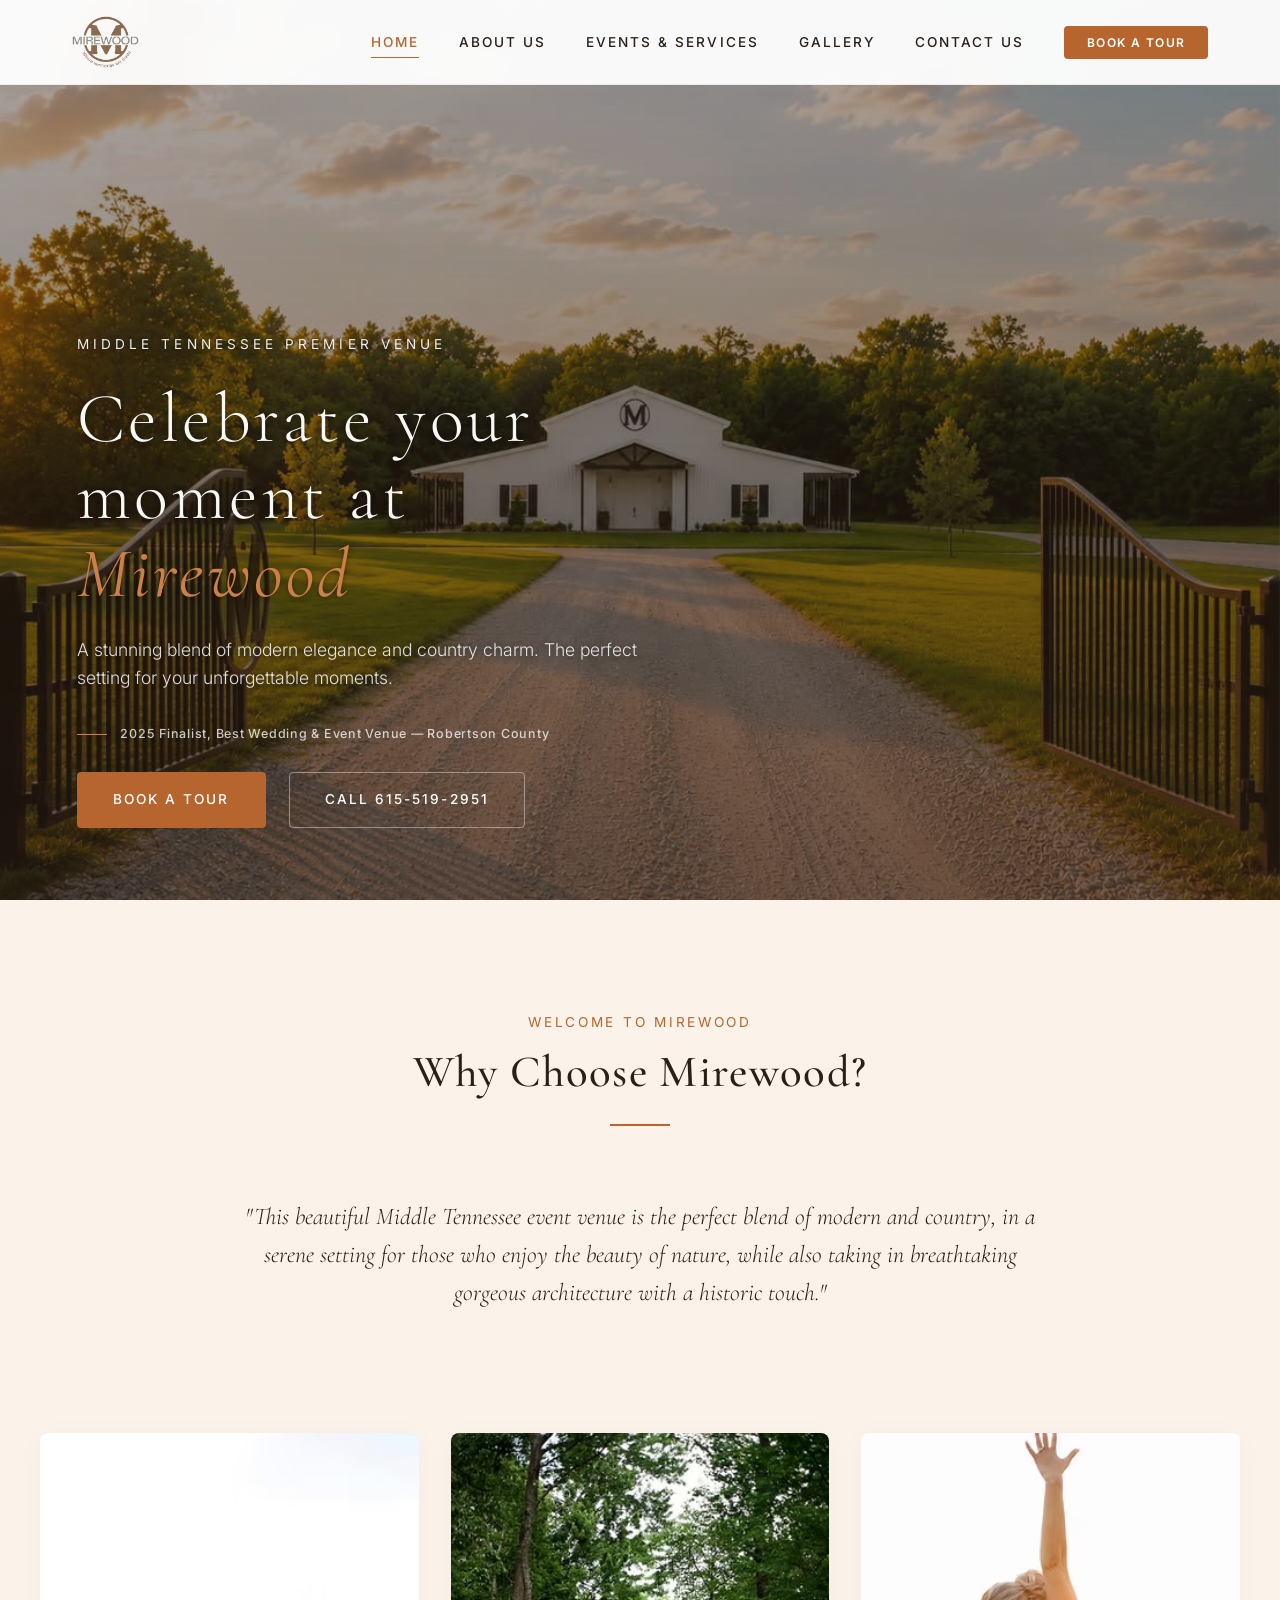
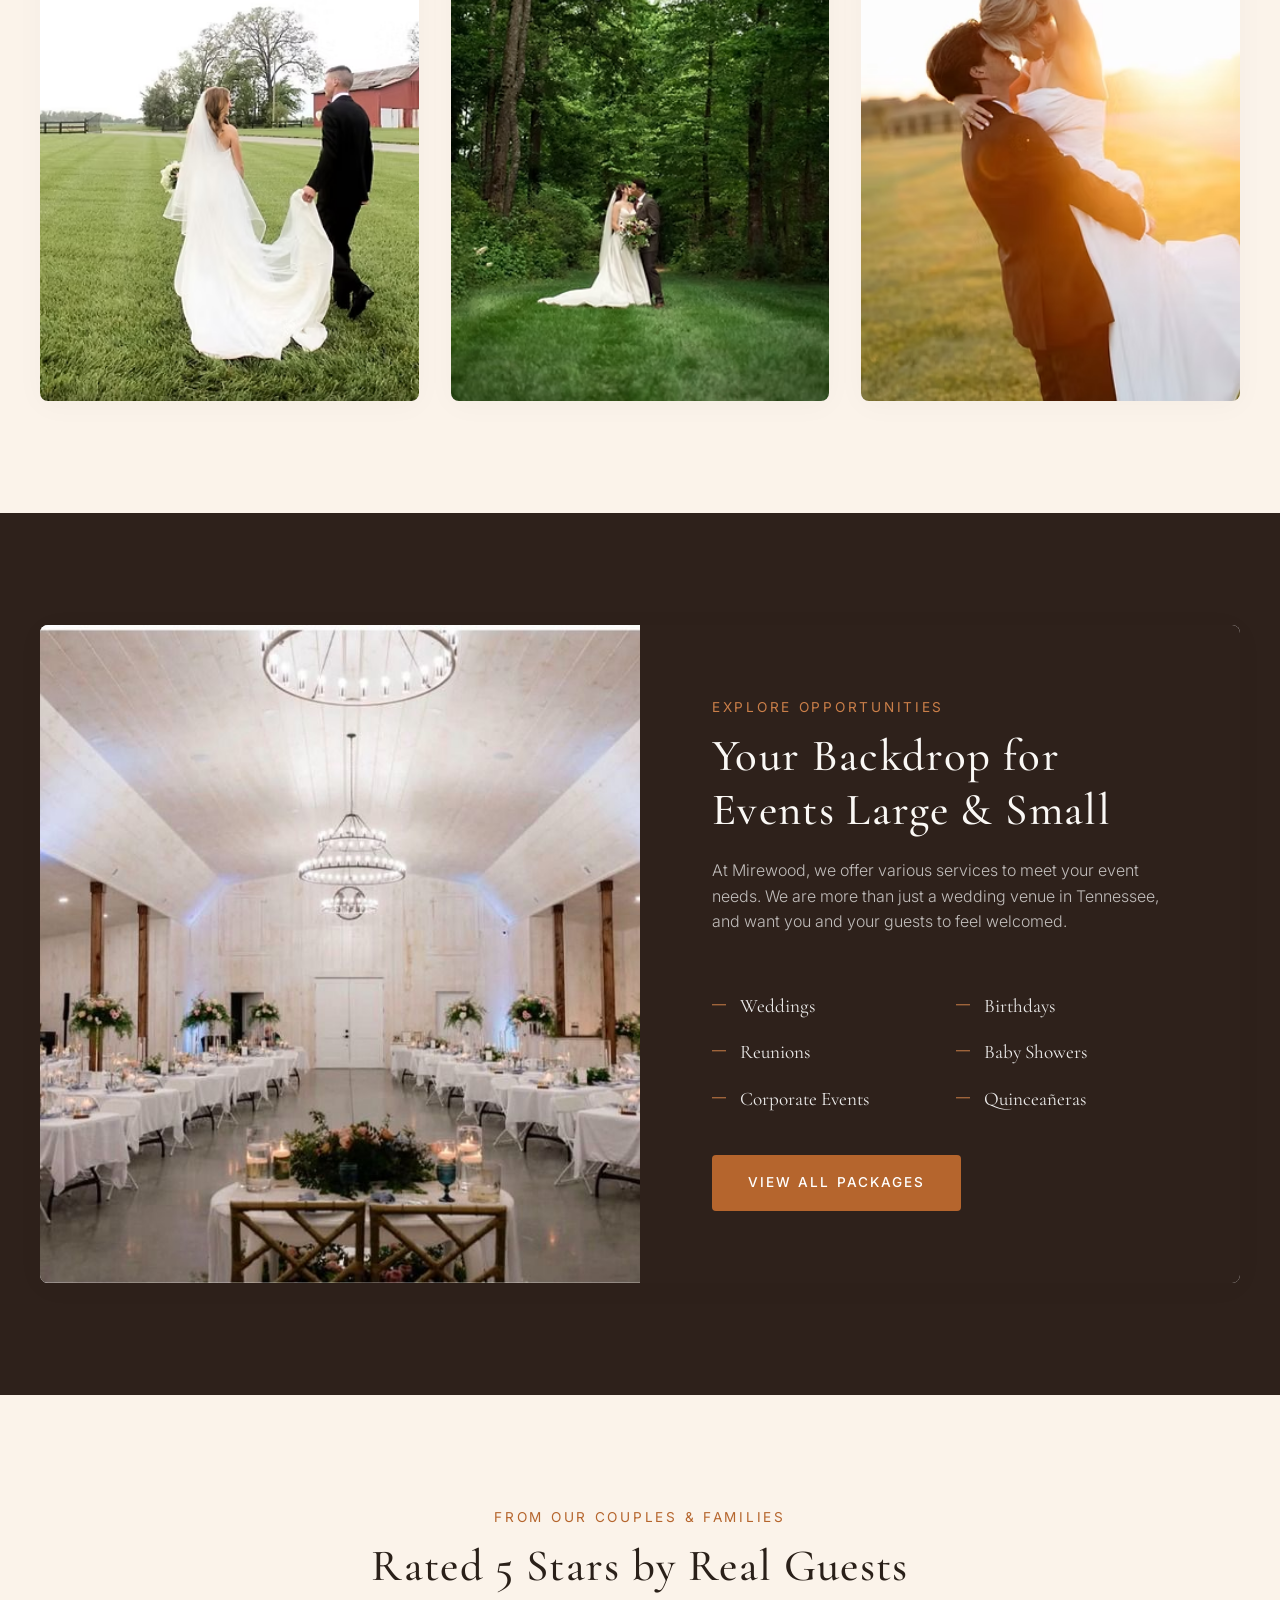
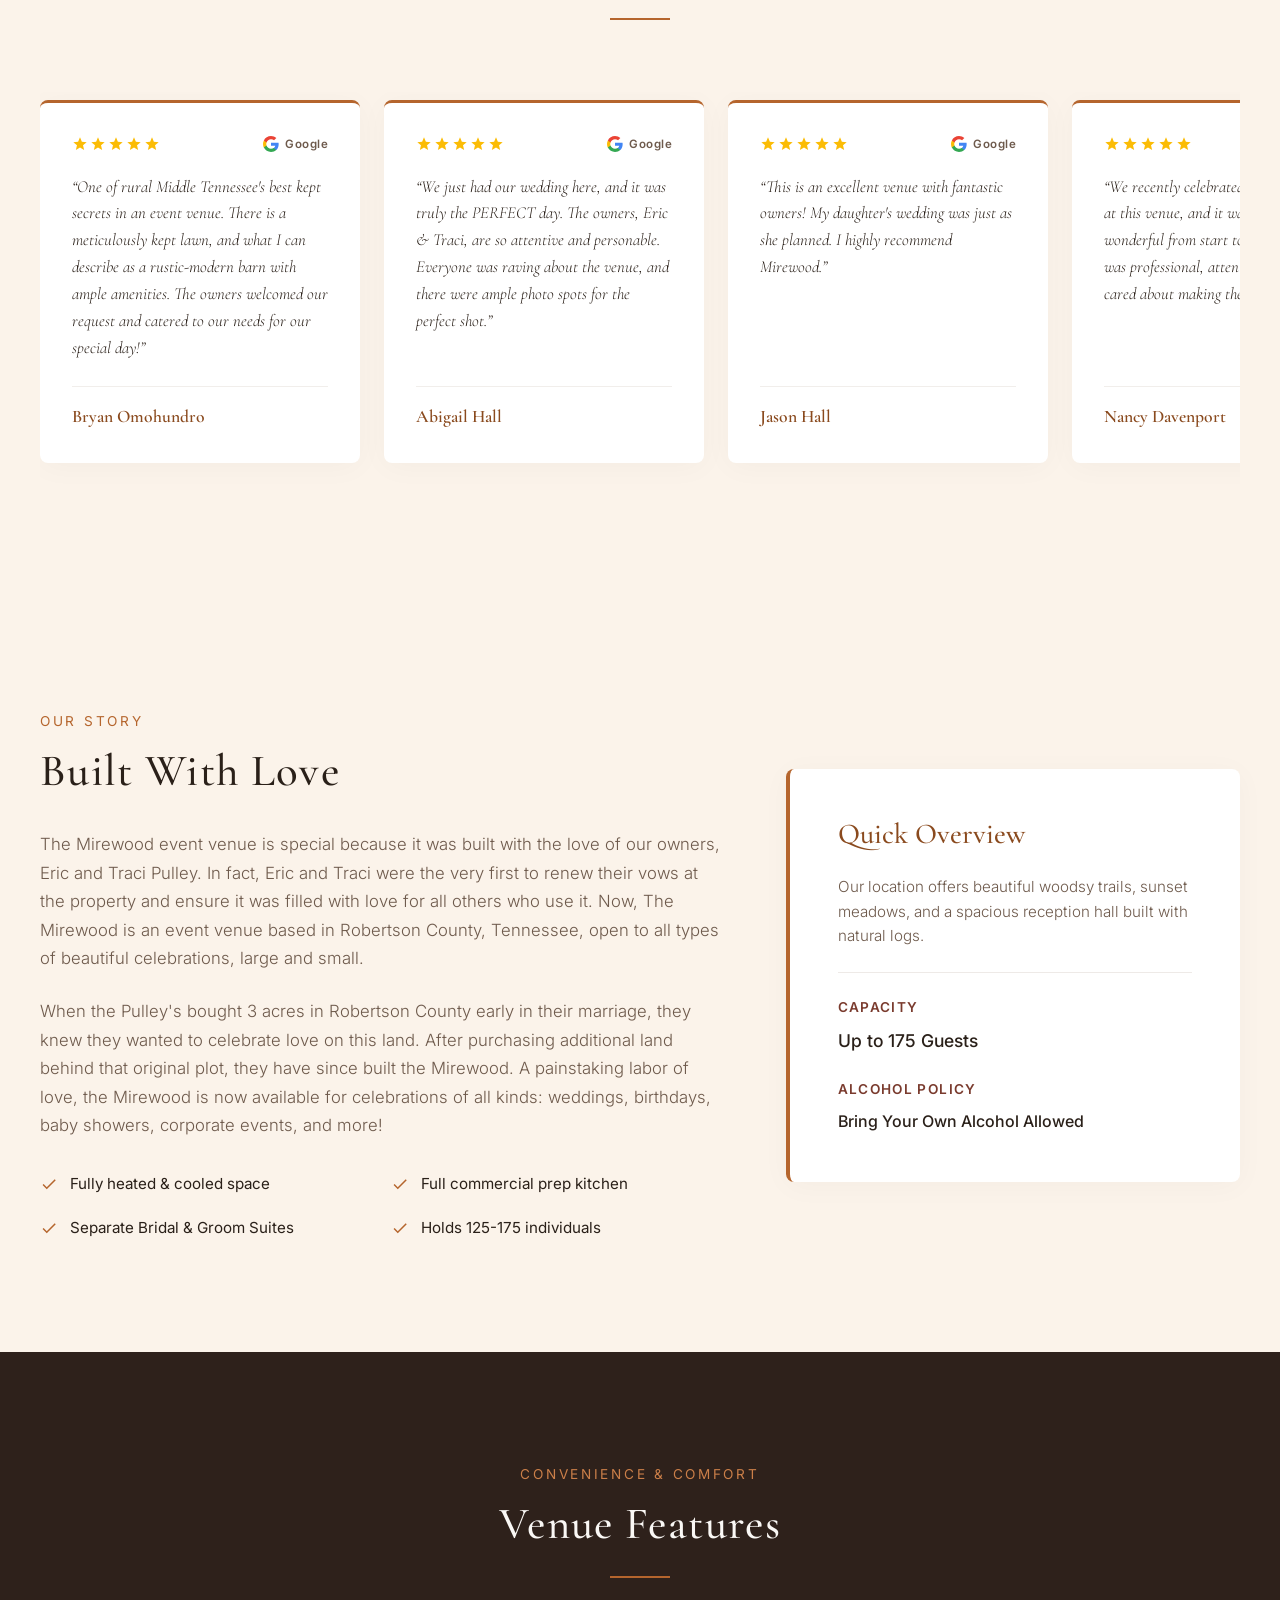
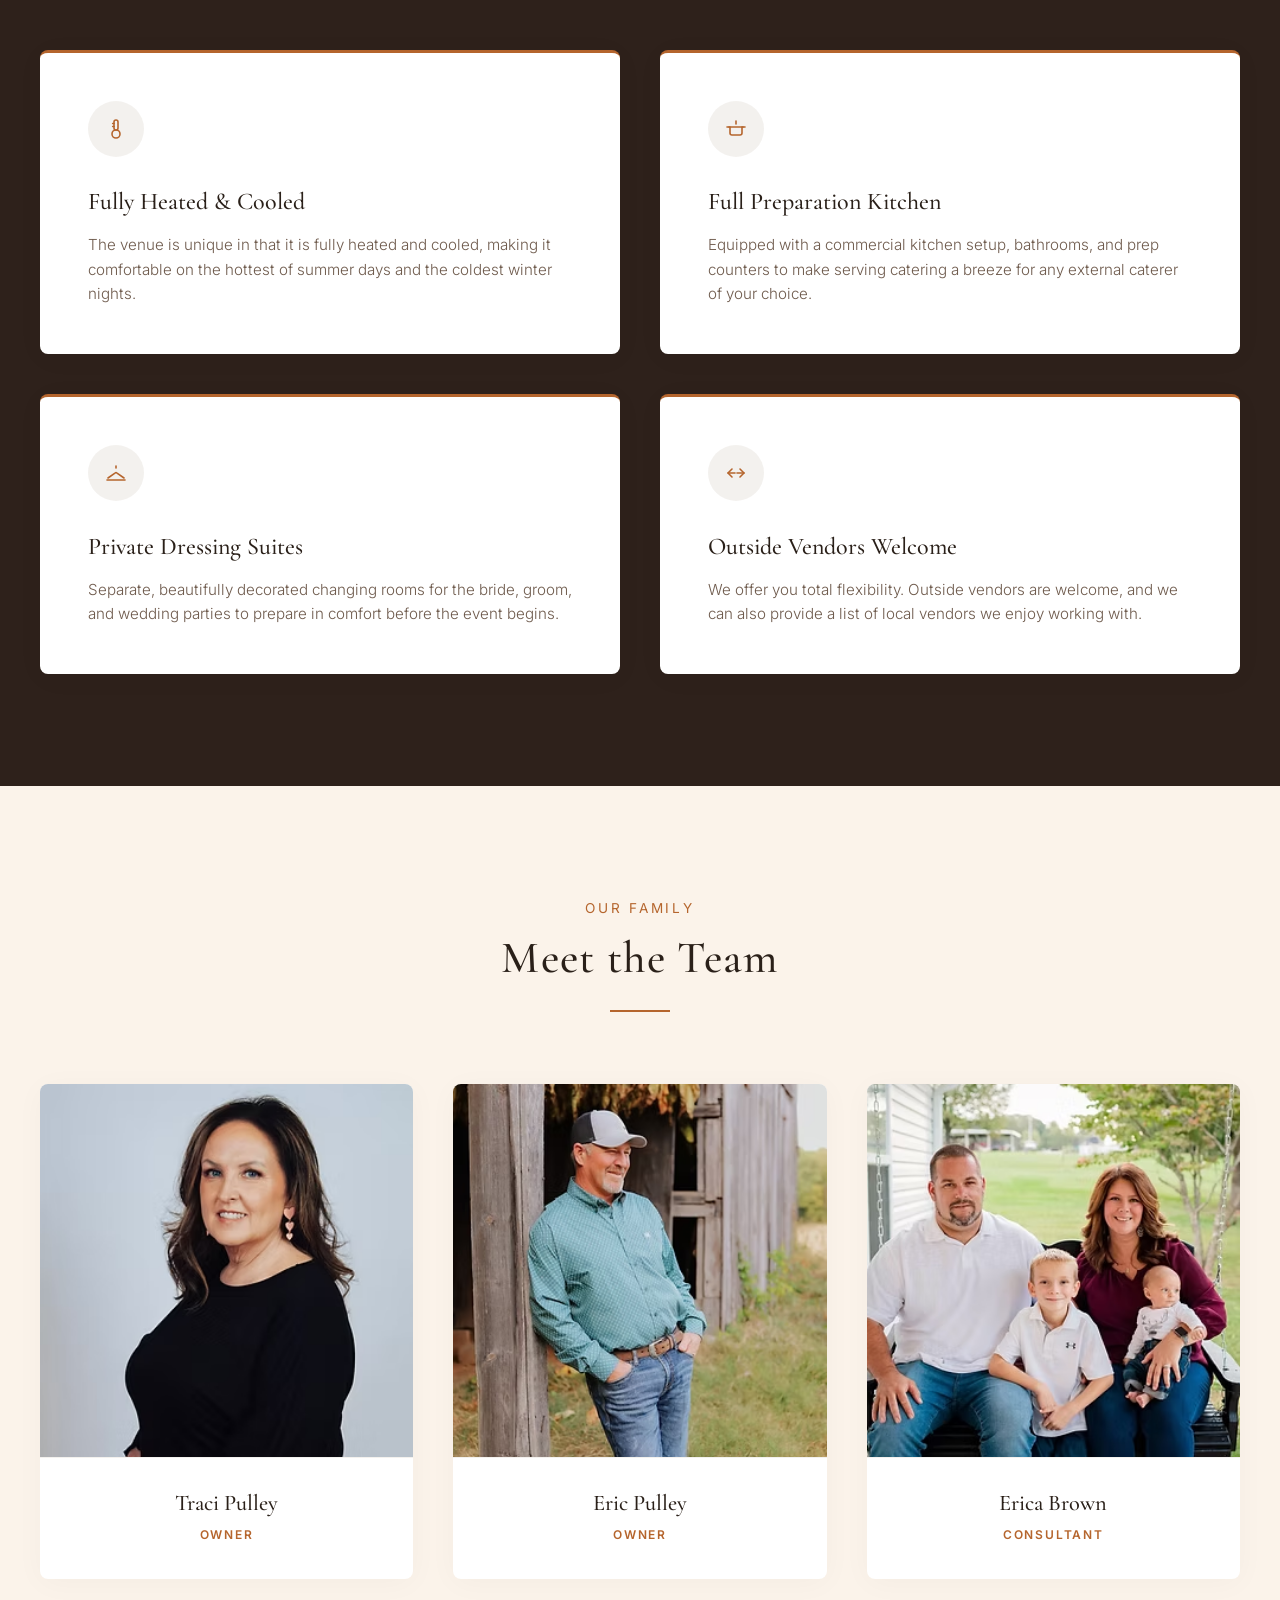
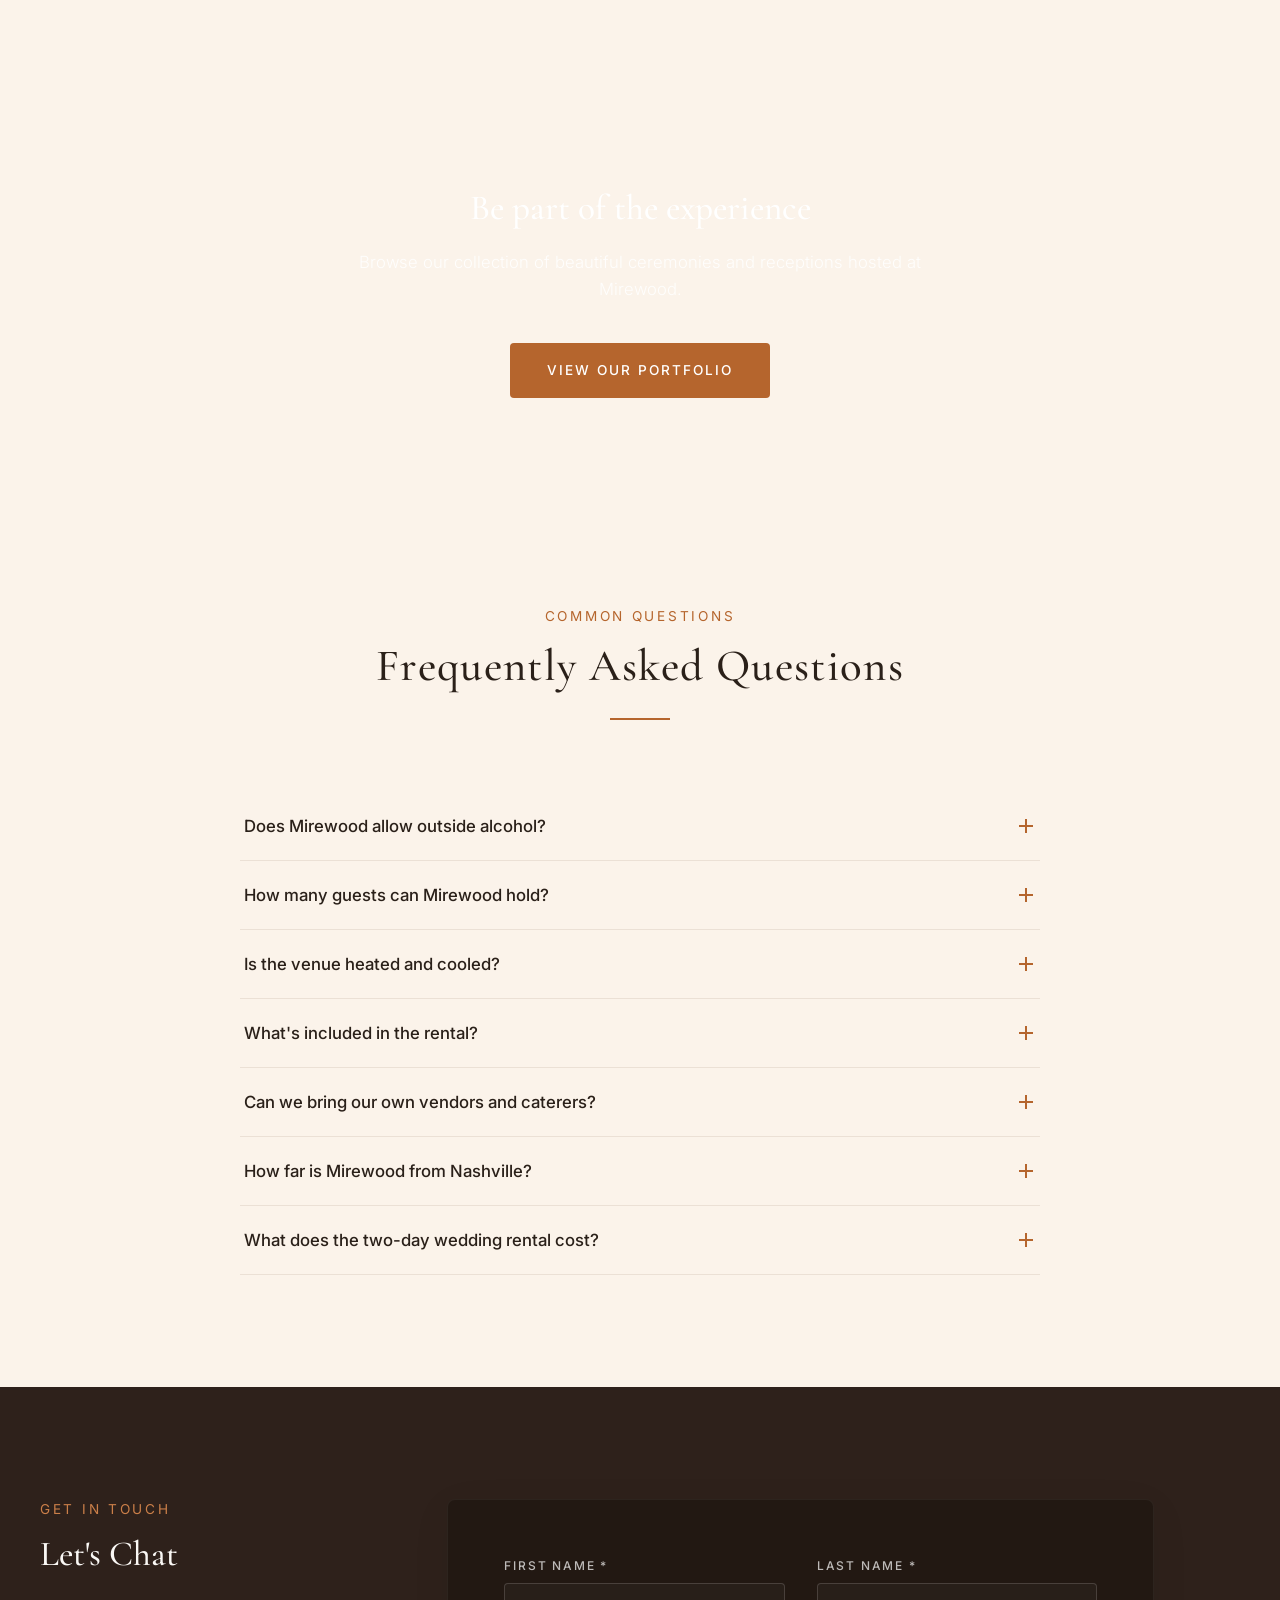
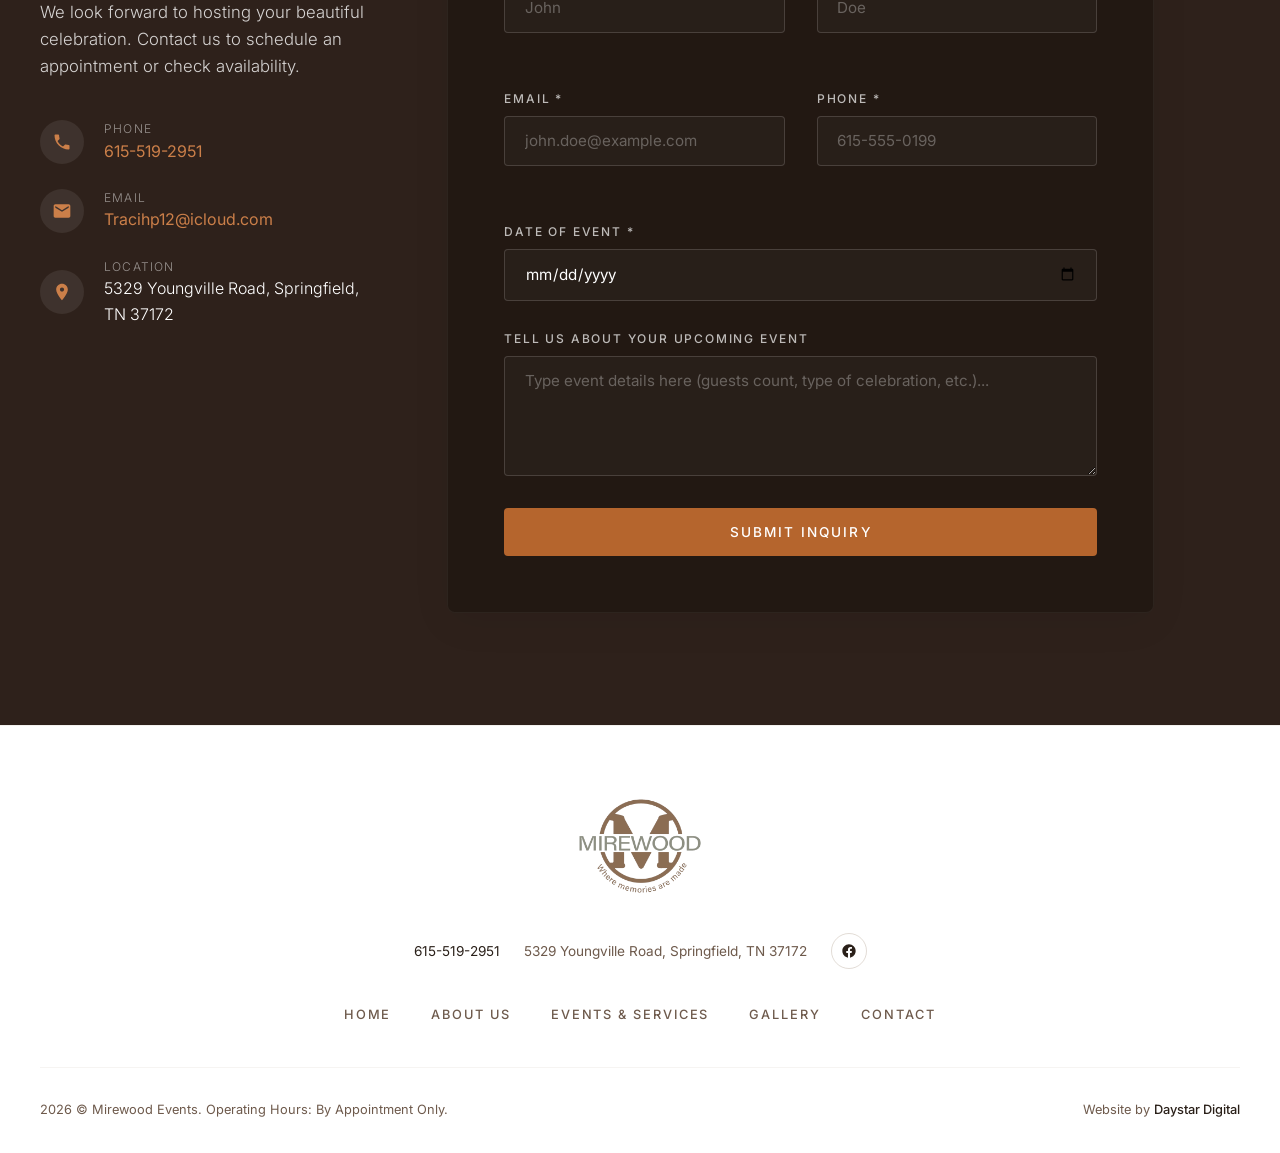
==== commit b227c36a: "Redesign testimonial cards with Google branding and themed styling Replace plain unicode stars and a" ====
--- a/index.html
+++ b/index.html
@@ -190,40 +190,106 @@
         </div>
         <div class="testimonials-scroll" role="region" aria-label="Guest testimonials">
           <div class="testimonial-card">
-            <div class="testimonial-card__stars" aria-label="5 out of 5 stars">★★★★★</div>
-            <p class="testimonial-card__quote">"One of rural Middle Tennessee's best kept secrets in an event venue. There is a meticulously kept lawn, and what I can describe as a rustic-modern barn with ample amenities. The owners welcomed our request and catered to our needs for our special day!"</p>
+            <div class="testimonial-card__header">
+              <div class="testimonial-card__stars" aria-label="5 out of 5 stars">
+                <svg viewBox="0 0 24 24"><path d="M12 17.27L18.18 21l-1.64-7.03L22 9.24l-7.19-.61L12 2 9.19 8.63 2 9.24l5.46 4.73L5.82 21z"/></svg>
+                <svg viewBox="0 0 24 24"><path d="M12 17.27L18.18 21l-1.64-7.03L22 9.24l-7.19-.61L12 2 9.19 8.63 2 9.24l5.46 4.73L5.82 21z"/></svg>
+                <svg viewBox="0 0 24 24"><path d="M12 17.27L18.18 21l-1.64-7.03L22 9.24l-7.19-.61L12 2 9.19 8.63 2 9.24l5.46 4.73L5.82 21z"/></svg>
+                <svg viewBox="0 0 24 24"><path d="M12 17.27L18.18 21l-1.64-7.03L22 9.24l-7.19-.61L12 2 9.19 8.63 2 9.24l5.46 4.73L5.82 21z"/></svg>
+                <svg viewBox="0 0 24 24"><path d="M12 17.27L18.18 21l-1.64-7.03L22 9.24l-7.19-.61L12 2 9.19 8.63 2 9.24l5.46 4.73L5.82 21z"/></svg>
+              </div>
+              <div class="testimonial-card__google" aria-label="Posted on Google">
+                <svg viewBox="0 0 24 24"><path fill="#4285F4" d="M23.49 12.27c0-.79-.07-1.54-.19-2.27H12v4.51h6.47c-.29 1.48-1.14 2.73-2.4 3.58v3h3.86c2.26-2.09 3.56-5.17 3.56-8.82z"/><path fill="#34A853" d="M12 24c3.24 0 5.95-1.08 7.93-2.91l-3.86-3c-1.08.72-2.45 1.16-4.07 1.16-3.13 0-5.78-2.11-6.73-4.96H1.29v3.09C3.26 21.3 7.31 24 12 24z"/><path fill="#FBBC05" d="M5.27 14.29c-.25-.72-.38-1.49-.38-2.29s.14-1.57.38-2.29V6.62H1.29A11.93 11.93 0 0 0 0 12c0 1.93.46 3.76 1.29 5.38l3.98-3.09z"/><path fill="#EA4335" d="M12 4.75c1.77 0 3.35.61 4.6 1.8l3.42-3.42C17.95 1.19 15.24 0 12 0 7.31 0 3.26 2.7 1.29 6.62l3.98 3.09C6.22 6.86 8.87 4.75 12 4.75z"/></svg>
+                <span>Google</span>
+              </div>
+            </div>
+            <p class="testimonial-card__quote">One of rural Middle Tennessee's best kept secrets in an event venue. There is a meticulously kept lawn, and what I can describe as a rustic-modern barn with ample amenities. The owners welcomed our request and catered to our needs for our special day!</p>
             <span class="testimonial-card__name">Bryan Omohundro</span>
-            <span class="testimonial-card__meta">Google Review</span>
           </div>
           <div class="testimonial-card">
-            <div class="testimonial-card__stars" aria-label="5 out of 5 stars">★★★★★</div>
-            <p class="testimonial-card__quote">"We just had our wedding here, and it was truly the PERFECT day. The owners, Eric &amp; Traci, are so attentive and personable. Everyone was raving about the venue, and there were ample photo spots for the perfect shot."</p>
+            <div class="testimonial-card__header">
+              <div class="testimonial-card__stars" aria-label="5 out of 5 stars">
+                <svg viewBox="0 0 24 24"><path d="M12 17.27L18.18 21l-1.64-7.03L22 9.24l-7.19-.61L12 2 9.19 8.63 2 9.24l5.46 4.73L5.82 21z"/></svg>
+                <svg viewBox="0 0 24 24"><path d="M12 17.27L18.18 21l-1.64-7.03L22 9.24l-7.19-.61L12 2 9.19 8.63 2 9.24l5.46 4.73L5.82 21z"/></svg>
+                <svg viewBox="0 0 24 24"><path d="M12 17.27L18.18 21l-1.64-7.03L22 9.24l-7.19-.61L12 2 9.19 8.63 2 9.24l5.46 4.73L5.82 21z"/></svg>
+                <svg viewBox="0 0 24 24"><path d="M12 17.27L18.18 21l-1.64-7.03L22 9.24l-7.19-.61L12 2 9.19 8.63 2 9.24l5.46 4.73L5.82 21z"/></svg>
+                <svg viewBox="0 0 24 24"><path d="M12 17.27L18.18 21l-1.64-7.03L22 9.24l-7.19-.61L12 2 9.19 8.63 2 9.24l5.46 4.73L5.82 21z"/></svg>
+              </div>
+              <div class="testimonial-card__google" aria-label="Posted on Google">
+                <svg viewBox="0 0 24 24"><path fill="#4285F4" d="M23.49 12.27c0-.79-.07-1.54-.19-2.27H12v4.51h6.47c-.29 1.48-1.14 2.73-2.4 3.58v3h3.86c2.26-2.09 3.56-5.17 3.56-8.82z"/><path fill="#34A853" d="M12 24c3.24 0 5.95-1.08 7.93-2.91l-3.86-3c-1.08.72-2.45 1.16-4.07 1.16-3.13 0-5.78-2.11-6.73-4.96H1.29v3.09C3.26 21.3 7.31 24 12 24z"/><path fill="#FBBC05" d="M5.27 14.29c-.25-.72-.38-1.49-.38-2.29s.14-1.57.38-2.29V6.62H1.29A11.93 11.93 0 0 0 0 12c0 1.93.46 3.76 1.29 5.38l3.98-3.09z"/><path fill="#EA4335" d="M12 4.75c1.77 0 3.35.61 4.6 1.8l3.42-3.42C17.95 1.19 15.24 0 12 0 7.31 0 3.26 2.7 1.29 6.62l3.98 3.09C6.22 6.86 8.87 4.75 12 4.75z"/></svg>
+                <span>Google</span>
+              </div>
+            </div>
+            <p class="testimonial-card__quote">We just had our wedding here, and it was truly the PERFECT day. The owners, Eric &amp; Traci, are so attentive and personable. Everyone was raving about the venue, and there were ample photo spots for the perfect shot.</p>
             <span class="testimonial-card__name">Abigail Hall</span>
-            <span class="testimonial-card__meta">Google Review</span>
           </div>
           <div class="testimonial-card">
-            <div class="testimonial-card__stars" aria-label="5 out of 5 stars">★★★★★</div>
-            <p class="testimonial-card__quote">"This is an excellent venue with fantastic owners! My daughter's wedding was just as she planned. I highly recommend Mirewood."</p>
+            <div class="testimonial-card__header">
+              <div class="testimonial-card__stars" aria-label="5 out of 5 stars">
+                <svg viewBox="0 0 24 24"><path d="M12 17.27L18.18 21l-1.64-7.03L22 9.24l-7.19-.61L12 2 9.19 8.63 2 9.24l5.46 4.73L5.82 21z"/></svg>
+                <svg viewBox="0 0 24 24"><path d="M12 17.27L18.18 21l-1.64-7.03L22 9.24l-7.19-.61L12 2 9.19 8.63 2 9.24l5.46 4.73L5.82 21z"/></svg>
+                <svg viewBox="0 0 24 24"><path d="M12 17.27L18.18 21l-1.64-7.03L22 9.24l-7.19-.61L12 2 9.19 8.63 2 9.24l5.46 4.73L5.82 21z"/></svg>
+                <svg viewBox="0 0 24 24"><path d="M12 17.27L18.18 21l-1.64-7.03L22 9.24l-7.19-.61L12 2 9.19 8.63 2 9.24l5.46 4.73L5.82 21z"/></svg>
+                <svg viewBox="0 0 24 24"><path d="M12 17.27L18.18 21l-1.64-7.03L22 9.24l-7.19-.61L12 2 9.19 8.63 2 9.24l5.46 4.73L5.82 21z"/></svg>
+              </div>
+              <div class="testimonial-card__google" aria-label="Posted on Google">
+                <svg viewBox="0 0 24 24"><path fill="#4285F4" d="M23.49 12.27c0-.79-.07-1.54-.19-2.27H12v4.51h6.47c-.29 1.48-1.14 2.73-2.4 3.58v3h3.86c2.26-2.09 3.56-5.17 3.56-8.82z"/><path fill="#34A853" d="M12 24c3.24 0 5.95-1.08 7.93-2.91l-3.86-3c-1.08.72-2.45 1.16-4.07 1.16-3.13 0-5.78-2.11-6.73-4.96H1.29v3.09C3.26 21.3 7.31 24 12 24z"/><path fill="#FBBC05" d="M5.27 14.29c-.25-.72-.38-1.49-.38-2.29s.14-1.57.38-2.29V6.62H1.29A11.93 11.93 0 0 0 0 12c0 1.93.46 3.76 1.29 5.38l3.98-3.09z"/><path fill="#EA4335" d="M12 4.75c1.77 0 3.35.61 4.6 1.8l3.42-3.42C17.95 1.19 15.24 0 12 0 7.31 0 3.26 2.7 1.29 6.62l3.98 3.09C6.22 6.86 8.87 4.75 12 4.75z"/></svg>
+                <span>Google</span>
+              </div>
+            </div>
+            <p class="testimonial-card__quote">This is an excellent venue with fantastic owners! My daughter's wedding was just as she planned. I highly recommend Mirewood.</p>
             <span class="testimonial-card__name">Jason Hall</span>
-            <span class="testimonial-card__meta">Google Review</span>
           </div>
           <div class="testimonial-card">
-            <div class="testimonial-card__stars" aria-label="5 out of 5 stars">★★★★★</div>
-            <p class="testimonial-card__quote">"We recently celebrated our son's wedding at this venue, and it was absolutely wonderful from start to finish. The staff was professional, attentive, and genuinely cared about making the day run smoothly."</p>
+            <div class="testimonial-card__header">
+              <div class="testimonial-card__stars" aria-label="5 out of 5 stars">
+                <svg viewBox="0 0 24 24"><path d="M12 17.27L18.18 21l-1.64-7.03L22 9.24l-7.19-.61L12 2 9.19 8.63 2 9.24l5.46 4.73L5.82 21z"/></svg>
+                <svg viewBox="0 0 24 24"><path d="M12 17.27L18.18 21l-1.64-7.03L22 9.24l-7.19-.61L12 2 9.19 8.63 2 9.24l5.46 4.73L5.82 21z"/></svg>
+                <svg viewBox="0 0 24 24"><path d="M12 17.27L18.18 21l-1.64-7.03L22 9.24l-7.19-.61L12 2 9.19 8.63 2 9.24l5.46 4.73L5.82 21z"/></svg>
+                <svg viewBox="0 0 24 24"><path d="M12 17.27L18.18 21l-1.64-7.03L22 9.24l-7.19-.61L12 2 9.19 8.63 2 9.24l5.46 4.73L5.82 21z"/></svg>
+                <svg viewBox="0 0 24 24"><path d="M12 17.27L18.18 21l-1.64-7.03L22 9.24l-7.19-.61L12 2 9.19 8.63 2 9.24l5.46 4.73L5.82 21z"/></svg>
+              </div>
+              <div class="testimonial-card__google" aria-label="Posted on Google">
+                <svg viewBox="0 0 24 24"><path fill="#4285F4" d="M23.49 12.27c0-.79-.07-1.54-.19-2.27H12v4.51h6.47c-.29 1.48-1.14 2.73-2.4 3.58v3h3.86c2.26-2.09 3.56-5.17 3.56-8.82z"/><path fill="#34A853" d="M12 24c3.24 0 5.95-1.08 7.93-2.91l-3.86-3c-1.08.72-2.45 1.16-4.07 1.16-3.13 0-5.78-2.11-6.73-4.96H1.29v3.09C3.26 21.3 7.31 24 12 24z"/><path fill="#FBBC05" d="M5.27 14.29c-.25-.72-.38-1.49-.38-2.29s.14-1.57.38-2.29V6.62H1.29A11.93 11.93 0 0 0 0 12c0 1.93.46 3.76 1.29 5.38l3.98-3.09z"/><path fill="#EA4335" d="M12 4.75c1.77 0 3.35.61 4.6 1.8l3.42-3.42C17.95 1.19 15.24 0 12 0 7.31 0 3.26 2.7 1.29 6.62l3.98 3.09C6.22 6.86 8.87 4.75 12 4.75z"/></svg>
+                <span>Google</span>
+              </div>
+            </div>
+            <p class="testimonial-card__quote">We recently celebrated our son's wedding at this venue, and it was absolutely wonderful from start to finish. The staff was professional, attentive, and genuinely cared about making the day run smoothly.</p>
             <span class="testimonial-card__name">Nancy Davenport</span>
-            <span class="testimonial-card__meta">Google Review</span>
           </div>
           <div class="testimonial-card">
-            <div class="testimonial-card__stars" aria-label="5 out of 5 stars">★★★★★</div>
-            <p class="testimonial-card__quote">"Amazing venue inside and out! We had my sister's baby shower here over the weekend and it was the perfect space. The owners are very nice and easy to work with. Can't wait to plan my next event here!"</p>
+            <div class="testimonial-card__header">
+              <div class="testimonial-card__stars" aria-label="5 out of 5 stars">
+                <svg viewBox="0 0 24 24"><path d="M12 17.27L18.18 21l-1.64-7.03L22 9.24l-7.19-.61L12 2 9.19 8.63 2 9.24l5.46 4.73L5.82 21z"/></svg>
+                <svg viewBox="0 0 24 24"><path d="M12 17.27L18.18 21l-1.64-7.03L22 9.24l-7.19-.61L12 2 9.19 8.63 2 9.24l5.46 4.73L5.82 21z"/></svg>
+                <svg viewBox="0 0 24 24"><path d="M12 17.27L18.18 21l-1.64-7.03L22 9.24l-7.19-.61L12 2 9.19 8.63 2 9.24l5.46 4.73L5.82 21z"/></svg>
+                <svg viewBox="0 0 24 24"><path d="M12 17.27L18.18 21l-1.64-7.03L22 9.24l-7.19-.61L12 2 9.19 8.63 2 9.24l5.46 4.73L5.82 21z"/></svg>
+                <svg viewBox="0 0 24 24"><path d="M12 17.27L18.18 21l-1.64-7.03L22 9.24l-7.19-.61L12 2 9.19 8.63 2 9.24l5.46 4.73L5.82 21z"/></svg>
+              </div>
+              <div class="testimonial-card__google" aria-label="Posted on Google">
+                <svg viewBox="0 0 24 24"><path fill="#4285F4" d="M23.49 12.27c0-.79-.07-1.54-.19-2.27H12v4.51h6.47c-.29 1.48-1.14 2.73-2.4 3.58v3h3.86c2.26-2.09 3.56-5.17 3.56-8.82z"/><path fill="#34A853" d="M12 24c3.24 0 5.95-1.08 7.93-2.91l-3.86-3c-1.08.72-2.45 1.16-4.07 1.16-3.13 0-5.78-2.11-6.73-4.96H1.29v3.09C3.26 21.3 7.31 24 12 24z"/><path fill="#FBBC05" d="M5.27 14.29c-.25-.72-.38-1.49-.38-2.29s.14-1.57.38-2.29V6.62H1.29A11.93 11.93 0 0 0 0 12c0 1.93.46 3.76 1.29 5.38l3.98-3.09z"/><path fill="#EA4335" d="M12 4.75c1.77 0 3.35.61 4.6 1.8l3.42-3.42C17.95 1.19 15.24 0 12 0 7.31 0 3.26 2.7 1.29 6.62l3.98 3.09C6.22 6.86 8.87 4.75 12 4.75z"/></svg>
+                <span>Google</span>
+              </div>
+            </div>
+            <p class="testimonial-card__quote">Amazing venue inside and out! We had my sister's baby shower here over the weekend and it was the perfect space. The owners are very nice and easy to work with. Can't wait to plan my next event here!</p>
             <span class="testimonial-card__name">Joty Reed</span>
-            <span class="testimonial-card__meta">Google Review</span>
           </div>
           <div class="testimonial-card">
-            <div class="testimonial-card__stars" aria-label="5 out of 5 stars">★★★★★</div>
-            <p class="testimonial-card__quote">"Mirewood hosted our daughter's wedding, and it couldn't have been a more perfect day. Eric and Traci keep a pristine setting for their guests and went out of their way to make accommodations for some of our unique needs."</p>
+            <div class="testimonial-card__header">
+              <div class="testimonial-card__stars" aria-label="5 out of 5 stars">
+                <svg viewBox="0 0 24 24"><path d="M12 17.27L18.18 21l-1.64-7.03L22 9.24l-7.19-.61L12 2 9.19 8.63 2 9.24l5.46 4.73L5.82 21z"/></svg>
+                <svg viewBox="0 0 24 24"><path d="M12 17.27L18.18 21l-1.64-7.03L22 9.24l-7.19-.61L12 2 9.19 8.63 2 9.24l5.46 4.73L5.82 21z"/></svg>
+                <svg viewBox="0 0 24 24"><path d="M12 17.27L18.18 21l-1.64-7.03L22 9.24l-7.19-.61L12 2 9.19 8.63 2 9.24l5.46 4.73L5.82 21z"/></svg>
+                <svg viewBox="0 0 24 24"><path d="M12 17.27L18.18 21l-1.64-7.03L22 9.24l-7.19-.61L12 2 9.19 8.63 2 9.24l5.46 4.73L5.82 21z"/></svg>
+                <svg viewBox="0 0 24 24"><path d="M12 17.27L18.18 21l-1.64-7.03L22 9.24l-7.19-.61L12 2 9.19 8.63 2 9.24l5.46 4.73L5.82 21z"/></svg>
+              </div>
+              <div class="testimonial-card__google" aria-label="Posted on Google">
+                <svg viewBox="0 0 24 24"><path fill="#4285F4" d="M23.49 12.27c0-.79-.07-1.54-.19-2.27H12v4.51h6.47c-.29 1.48-1.14 2.73-2.4 3.58v3h3.86c2.26-2.09 3.56-5.17 3.56-8.82z"/><path fill="#34A853" d="M12 24c3.24 0 5.95-1.08 7.93-2.91l-3.86-3c-1.08.72-2.45 1.16-4.07 1.16-3.13 0-5.78-2.11-6.73-4.96H1.29v3.09C3.26 21.3 7.31 24 12 24z"/><path fill="#FBBC05" d="M5.27 14.29c-.25-.72-.38-1.49-.38-2.29s.14-1.57.38-2.29V6.62H1.29A11.93 11.93 0 0 0 0 12c0 1.93.46 3.76 1.29 5.38l3.98-3.09z"/><path fill="#EA4335" d="M12 4.75c1.77 0 3.35.61 4.6 1.8l3.42-3.42C17.95 1.19 15.24 0 12 0 7.31 0 3.26 2.7 1.29 6.62l3.98 3.09C6.22 6.86 8.87 4.75 12 4.75z"/></svg>
+                <span>Google</span>
+              </div>
+            </div>
+            <p class="testimonial-card__quote">Mirewood hosted our daughter's wedding, and it couldn't have been a more perfect day. Eric and Traci keep a pristine setting for their guests and went out of their way to make accommodations for some of our unique needs.</p>
             <span class="testimonial-card__name">Sarah Hall</span>
-            <span class="testimonial-card__meta">Google Review</span>
           </div>
         </div>
       </div>
--- a/styles.css
+++ b/styles.css
@@ -1426,24 +1426,72 @@
   scroll-snap-align: start;
   background-color: var(--color-white);
   border-radius: var(--border-radius);
+  border-top: 3px solid var(--color-primary);
   box-shadow: var(--shadow-soft);
   padding: 2rem;
   display: flex;
   flex-direction: column;
+  position: relative;
+  transition: var(--transition-smooth);
+}
+
+.testimonial-card:hover {
+  box-shadow: var(--shadow-medium);
+  transform: translateY(-3px);
+}
+
+.testimonial-card__header {
+  display: flex;
+  align-items: center;
+  justify-content: space-between;
+  margin-bottom: 1.25rem;
 }
 
 .testimonial-card__stars {
-  color: var(--color-primary);
-  margin-bottom: 1rem;
-  letter-spacing: 0.15em;
+  display: flex;
+  gap: 2px;
+}
+
+.testimonial-card__stars svg {
+  width: 16px;
+  height: 16px;
+  fill: #FBBC05;
+}
+
+.testimonial-card__google {
+  display: flex;
+  align-items: center;
+  gap: 0.4rem;
+}
+
+.testimonial-card__google svg {
+  width: 16px;
+  height: 16px;
+}
+
+.testimonial-card__google span {
+  font-size: 0.72rem;
+  font-weight: 600;
+  letter-spacing: 0.04em;
+  color: var(--color-text-muted);
 }
 
 .testimonial-card__quote {
-  font-size: 0.95rem;
-  line-height: 1.65;
+  font-family: var(--font-serif);
+  font-style: italic;
+  font-size: 1.05rem;
+  line-height: 1.6;
   color: var(--color-text-dark);
   margin-bottom: 1.5rem;
   flex-grow: 1;
+}
+
+.testimonial-card__quote::before {
+  content: '\201C';
+}
+
+.testimonial-card__quote::after {
+  content: '\201D';
 }
 
 .testimonial-card__name {
@@ -1451,13 +1499,8 @@
   font-size: 1.1rem;
   font-weight: 600;
   color: var(--color-primary-dark);
-}
-
-.testimonial-card__meta {
-  font-size: 0.78rem;
-  text-transform: uppercase;
-  letter-spacing: 0.08em;
-  color: var(--color-text-muted);
+  padding-top: 1rem;
+  border-top: 1px solid rgba(140, 118, 92, 0.12);
 }
 
 @media (max-width: 600px) {
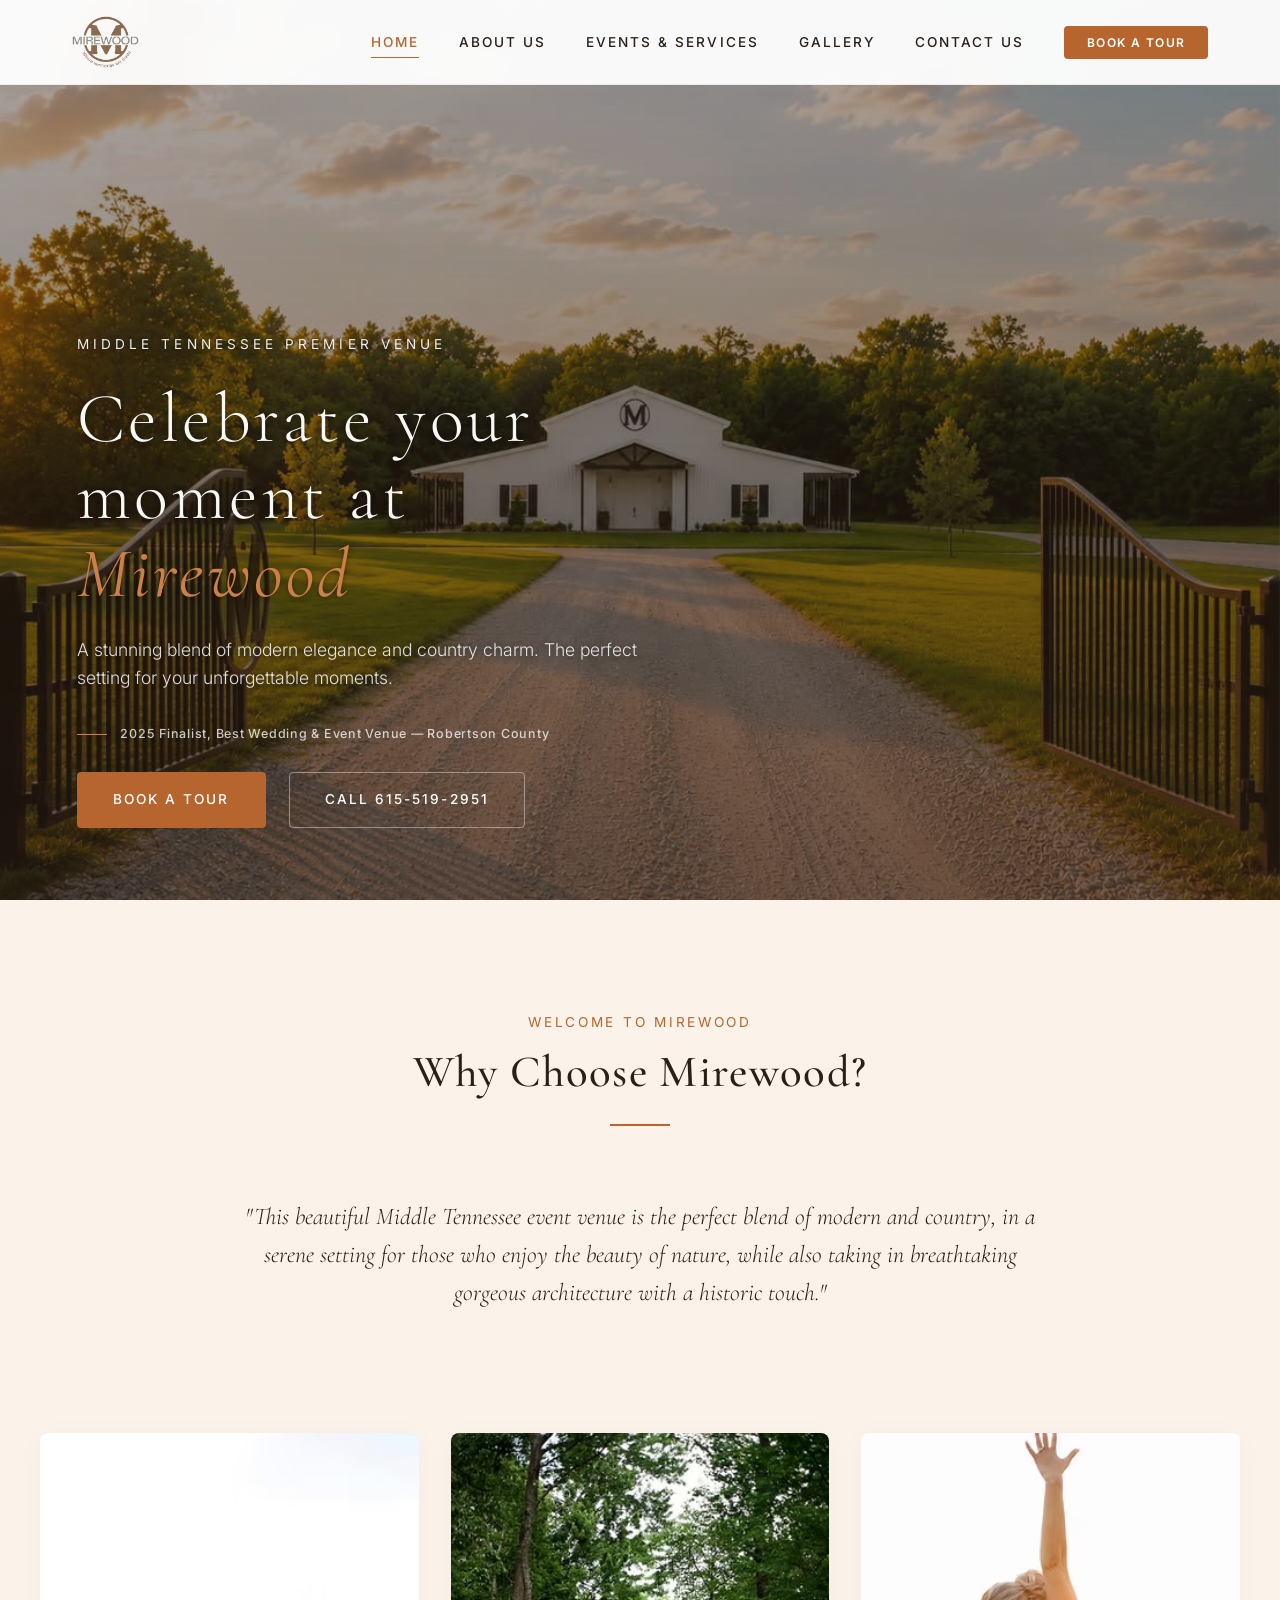
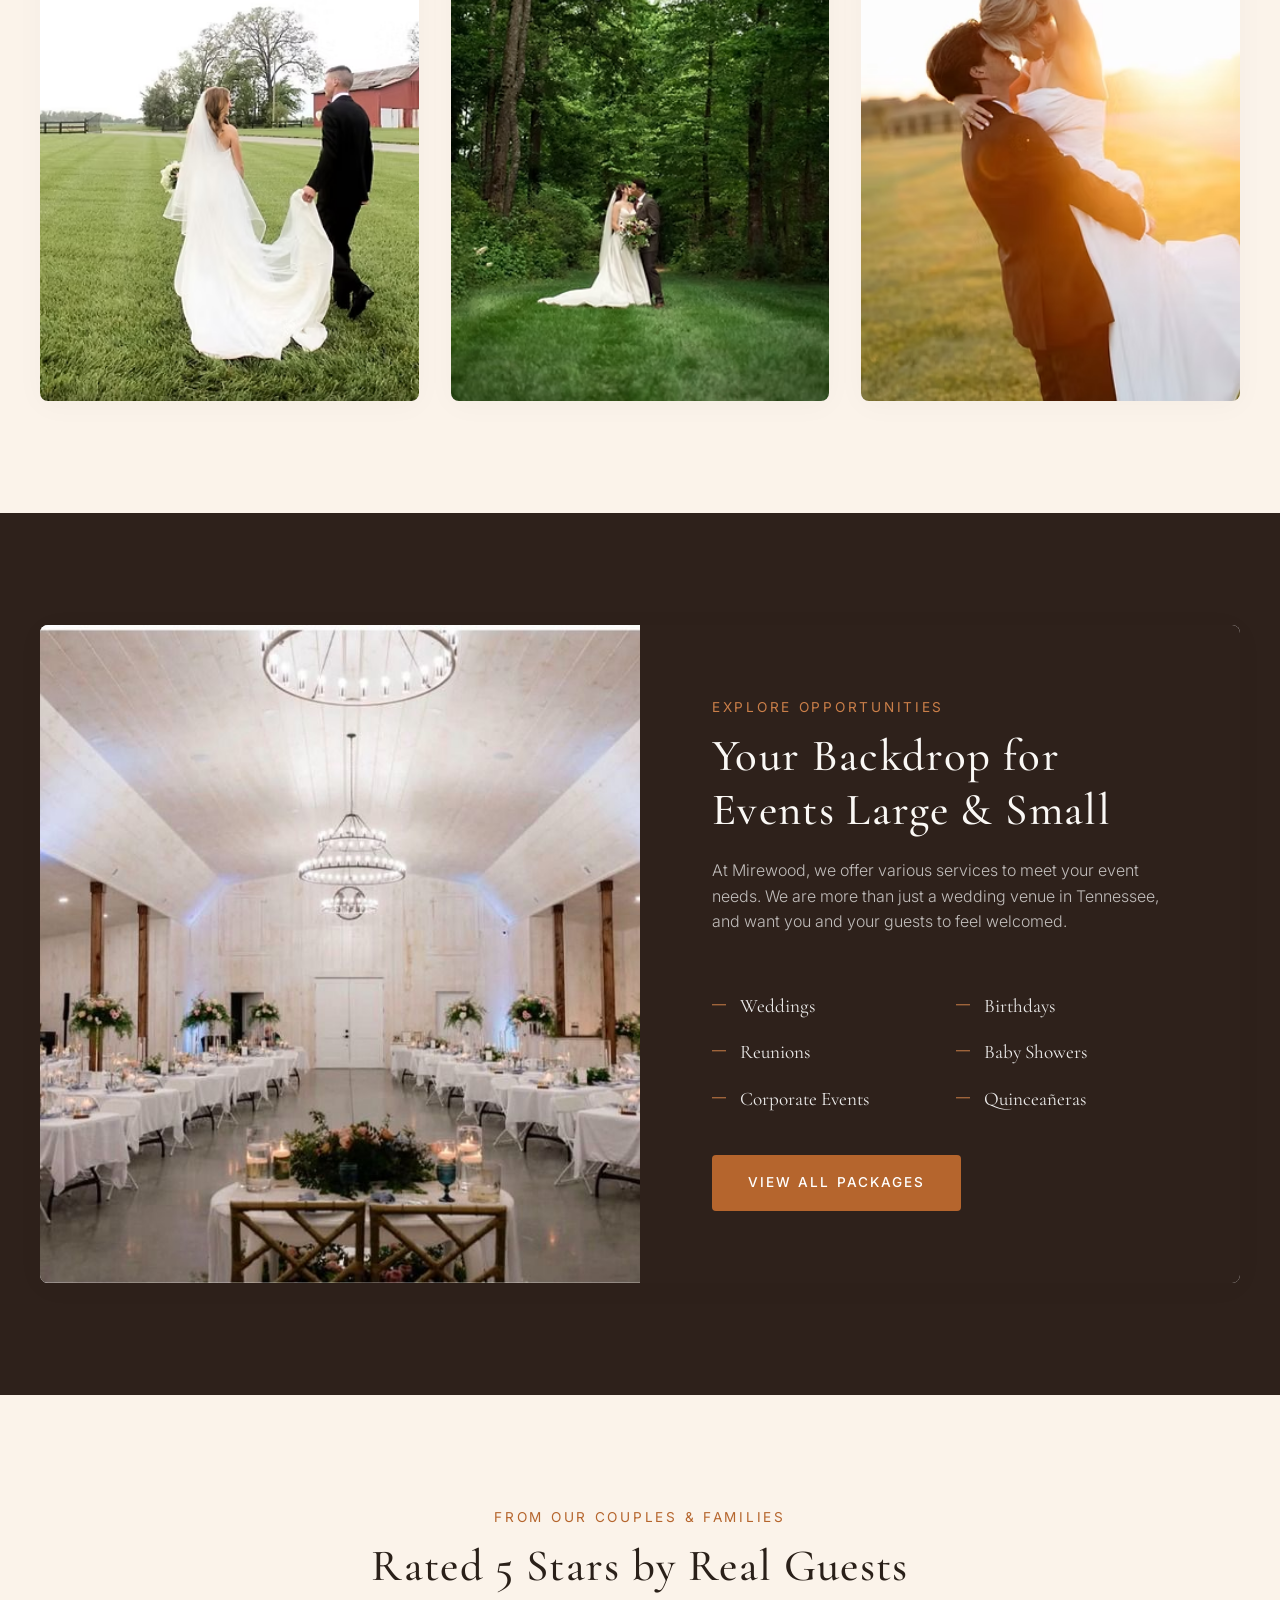
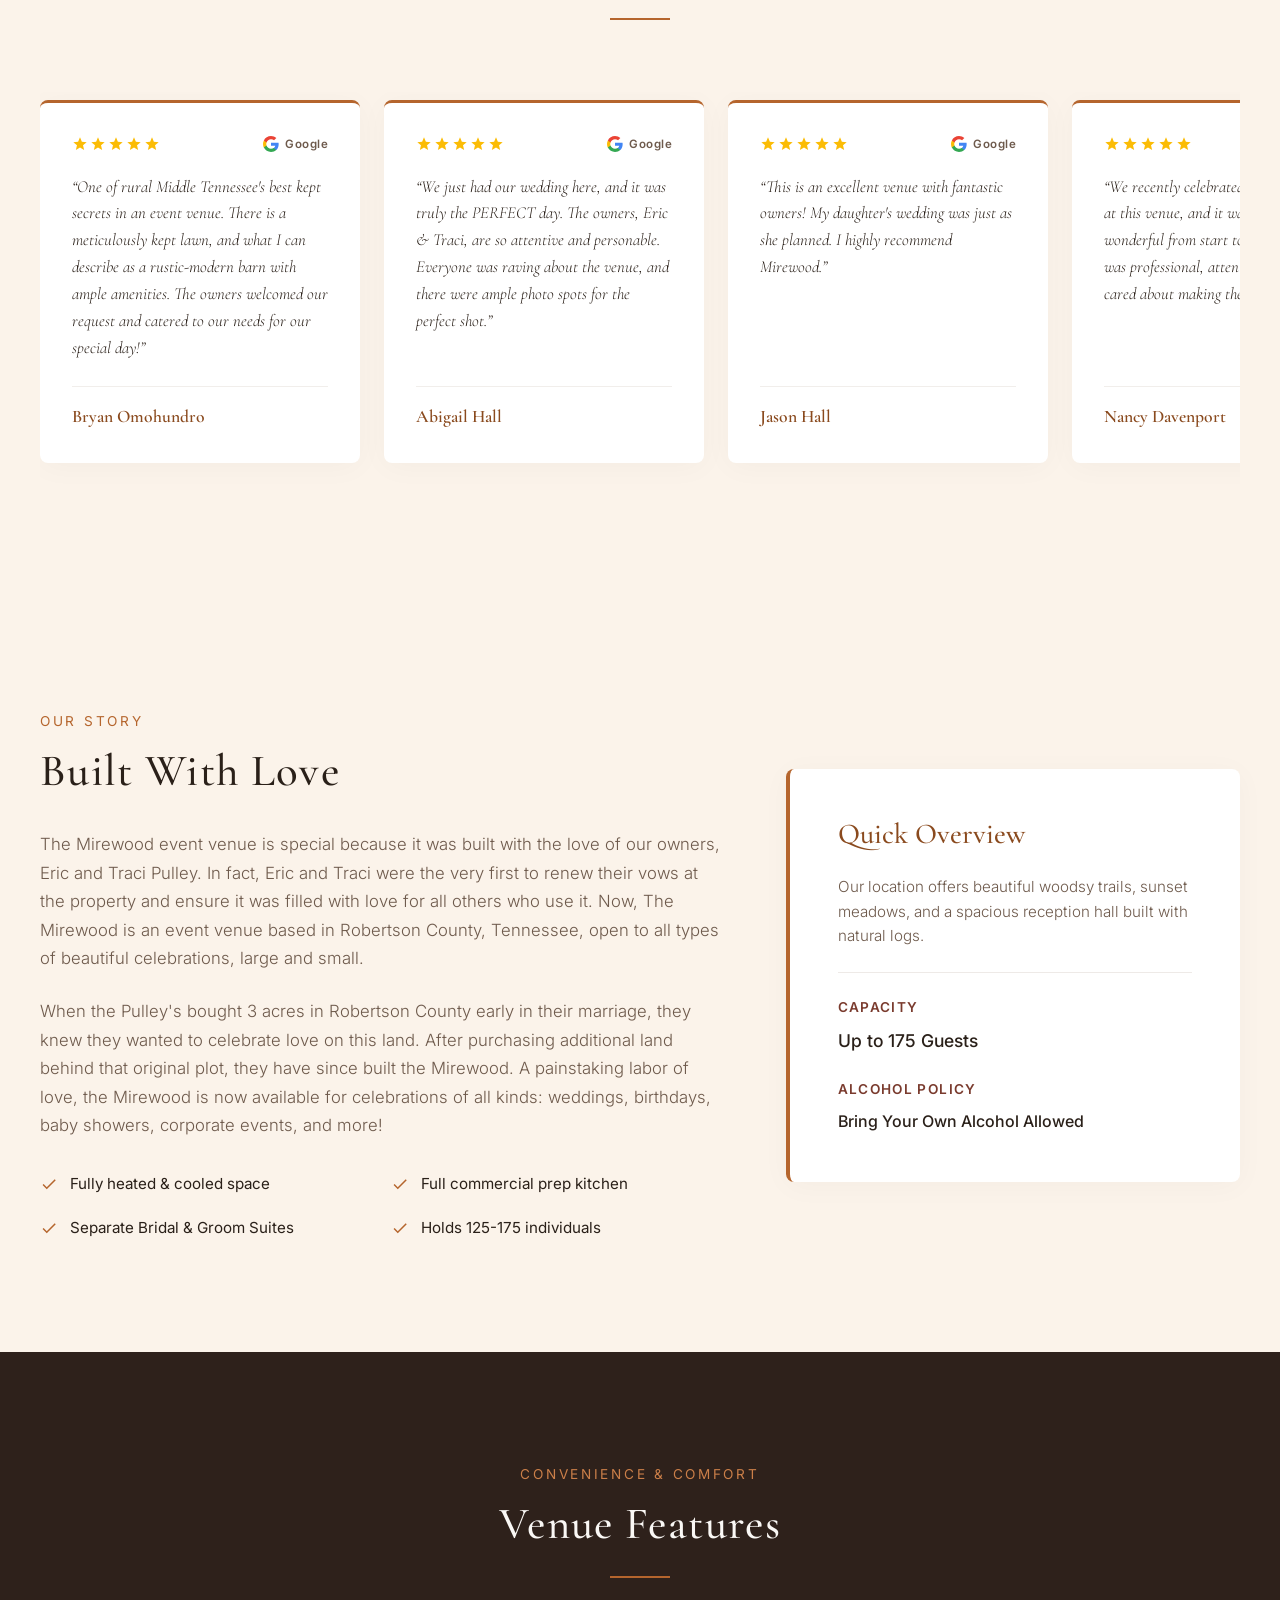
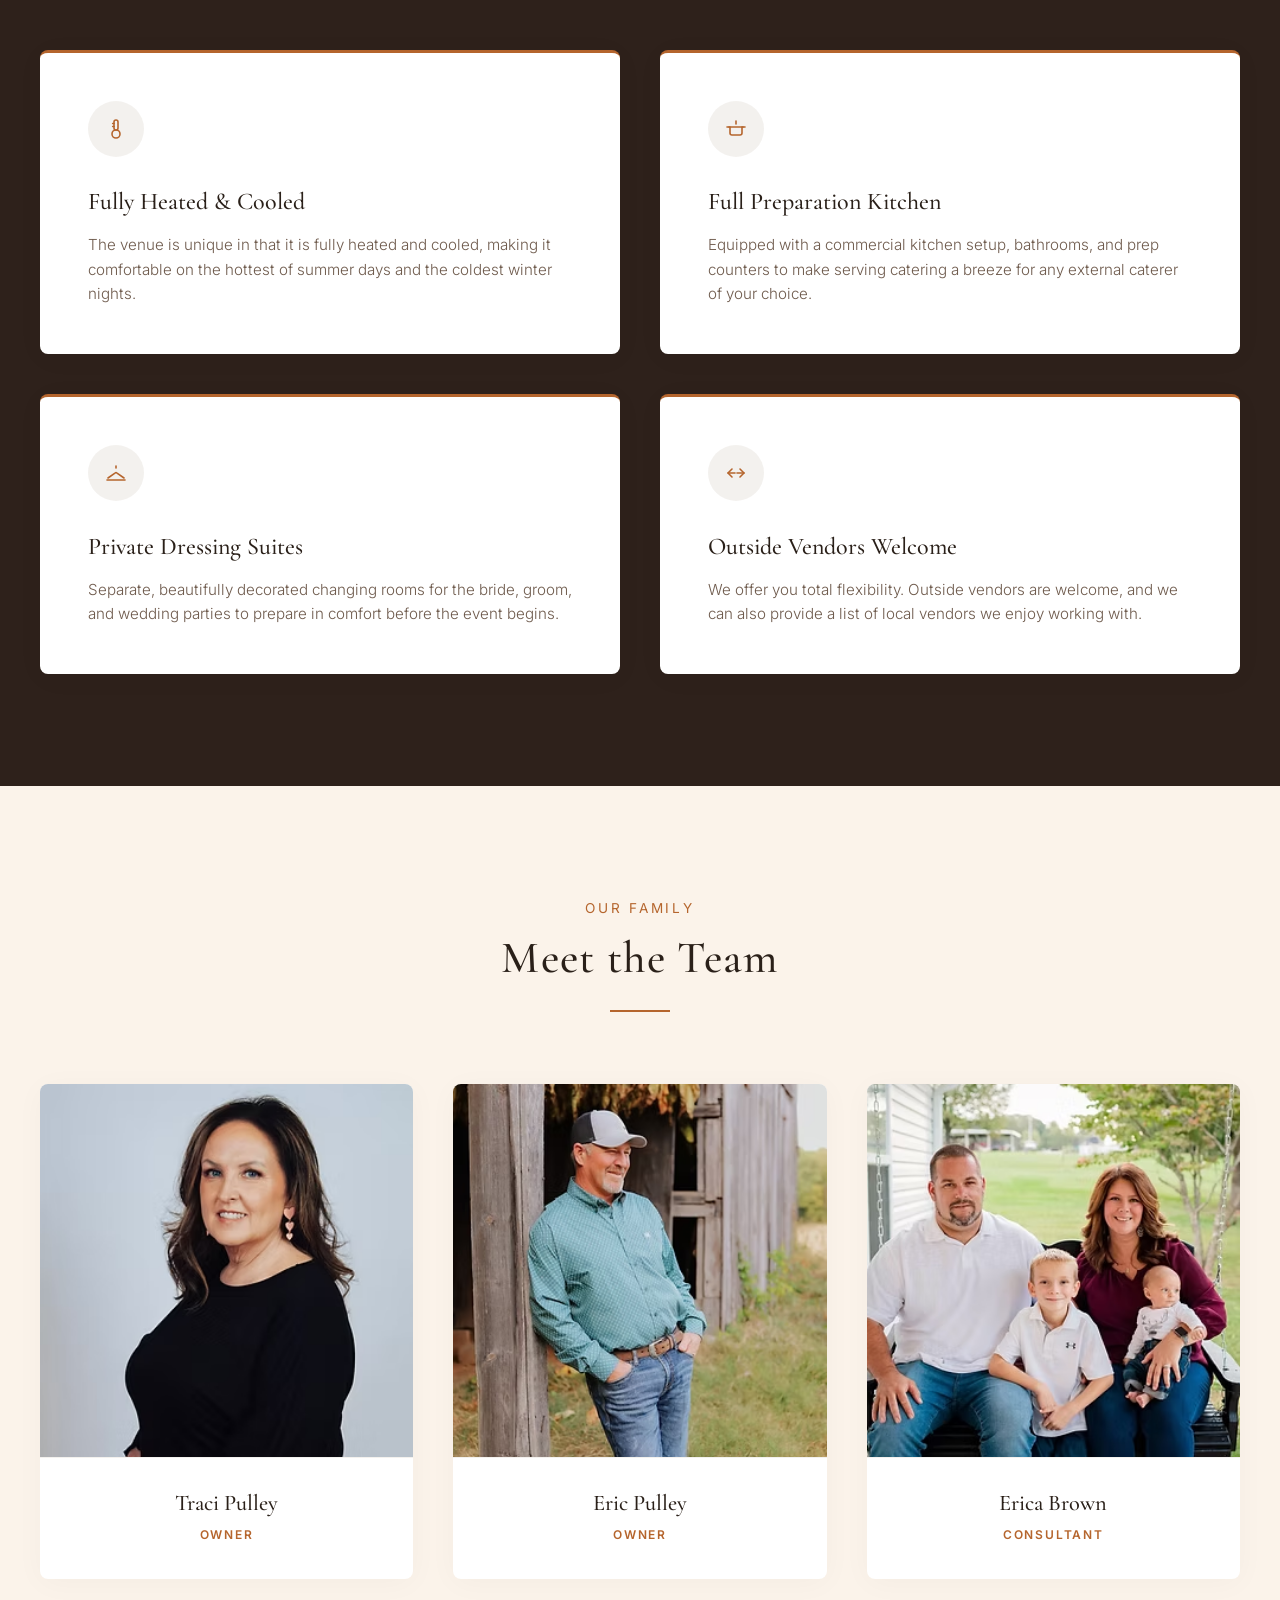
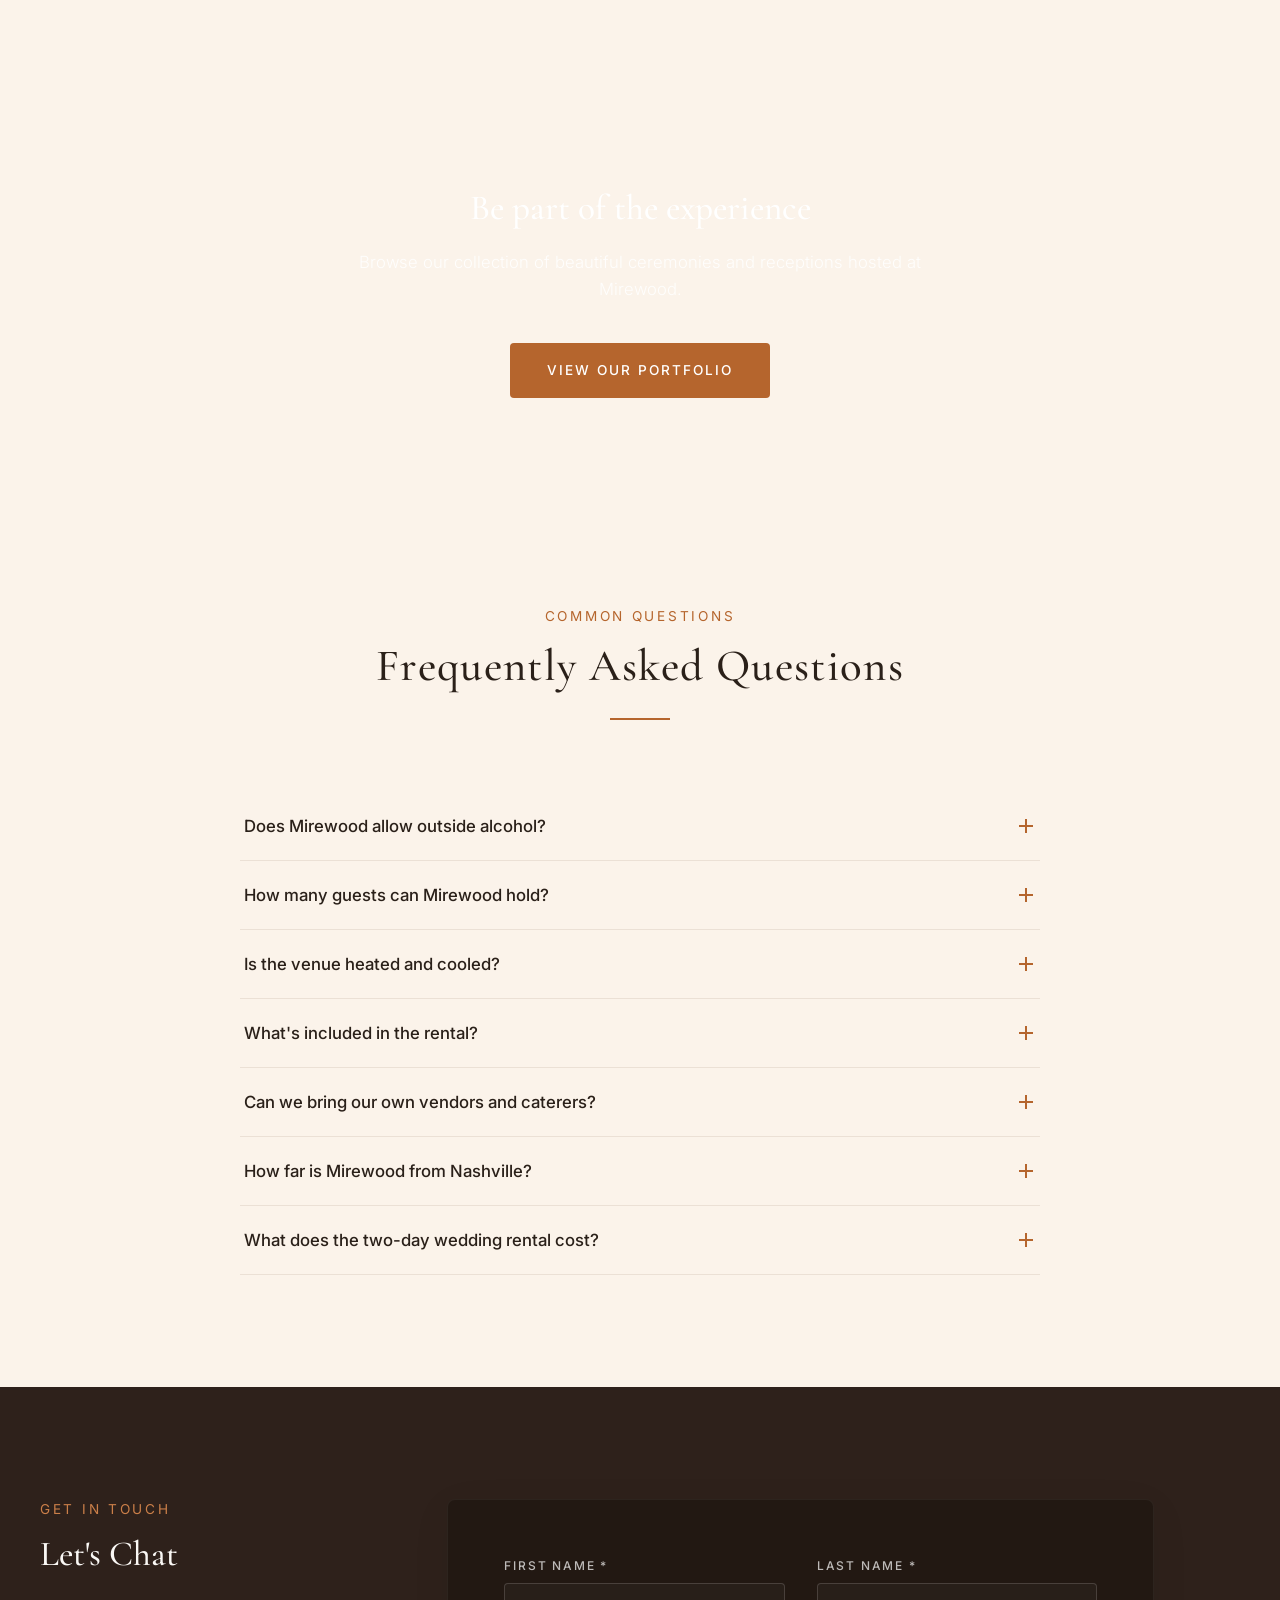
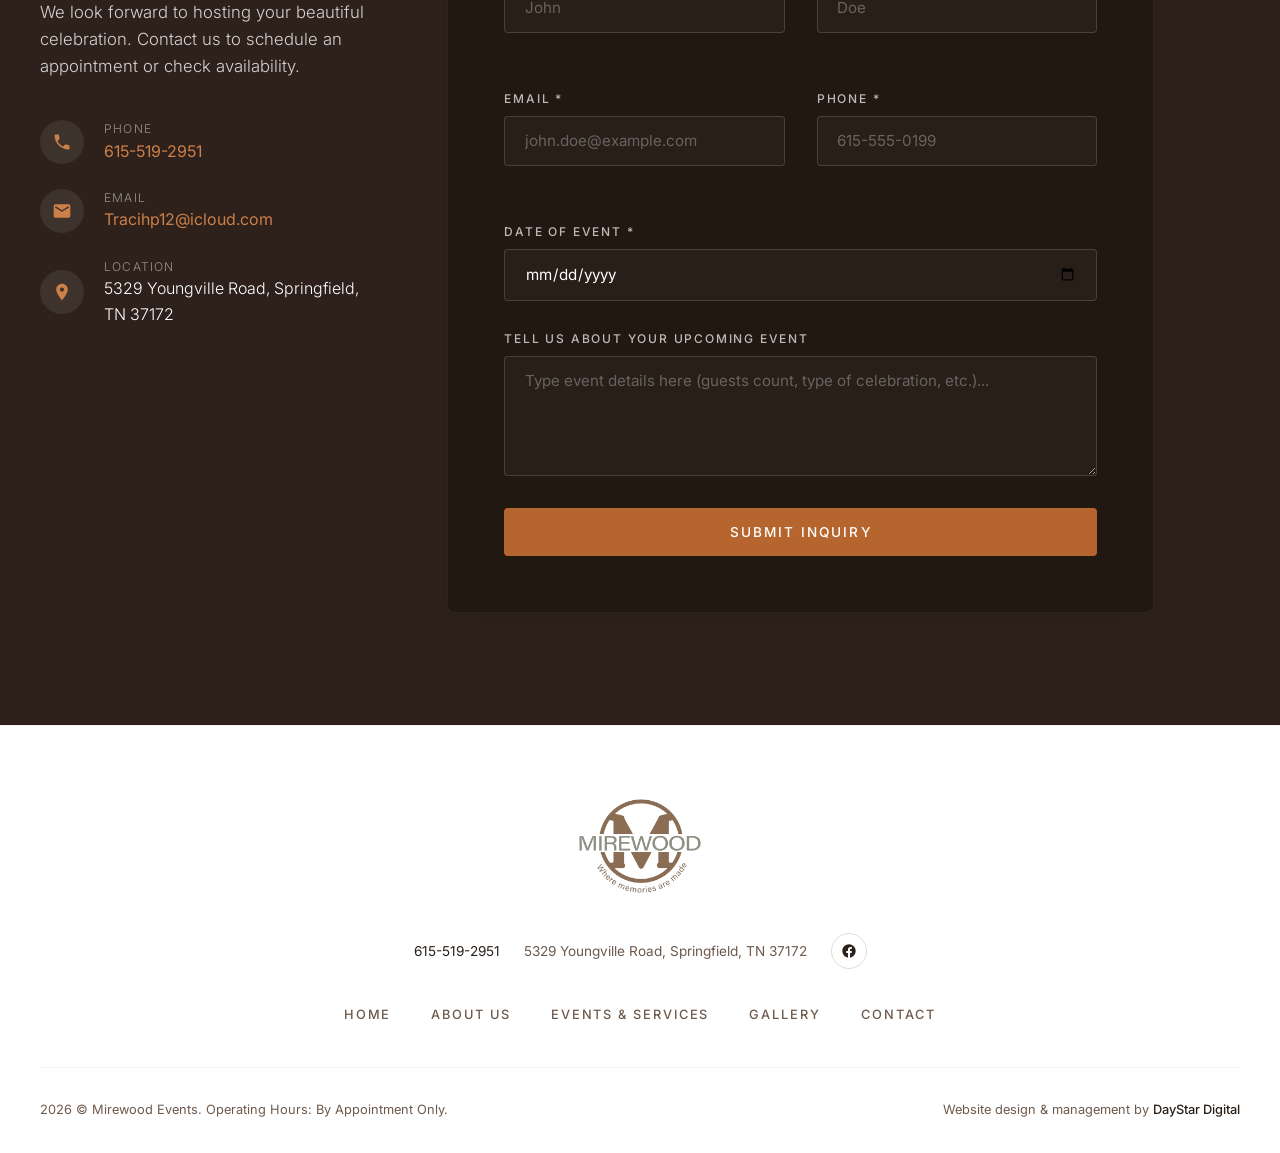
==== commit ed7331cf: "Standardize DayStar Digital footer credit wording" ====
--- a/index.html
+++ b/index.html
@@ -679,7 +679,7 @@
 
       <div class="footer__copyright">
         <span>2026 © Mirewood Events. Operating Hours: By Appointment Only.</span>
-        <span class="footer__credit">Website by <a href="https://daystardigital.co" target="_blank" rel="noopener">Daystar Digital</a></span>
+        <span class="footer__credit">Website design &amp; management by <a href="https://daystardigital.co" target="_blank" rel="noopener">DayStar Digital</a></span>
       </div>
     </div>
   </footer>
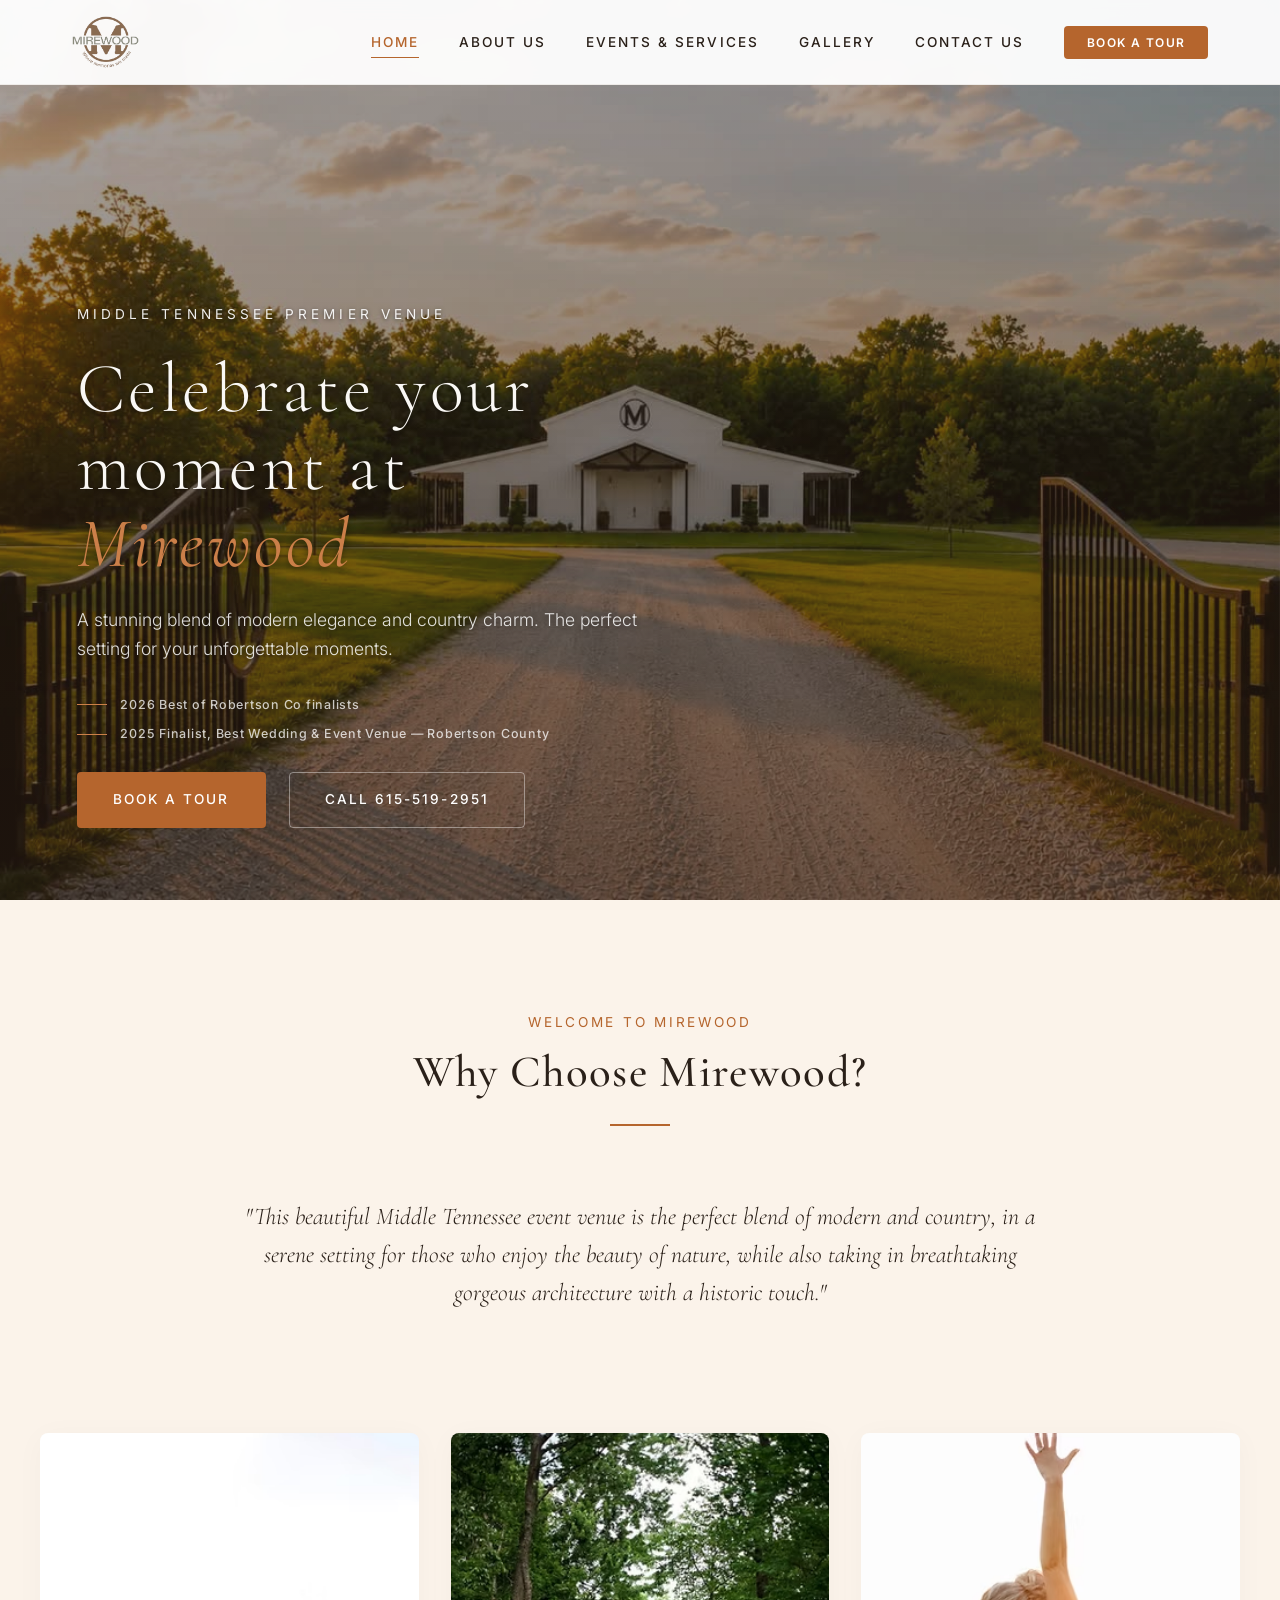
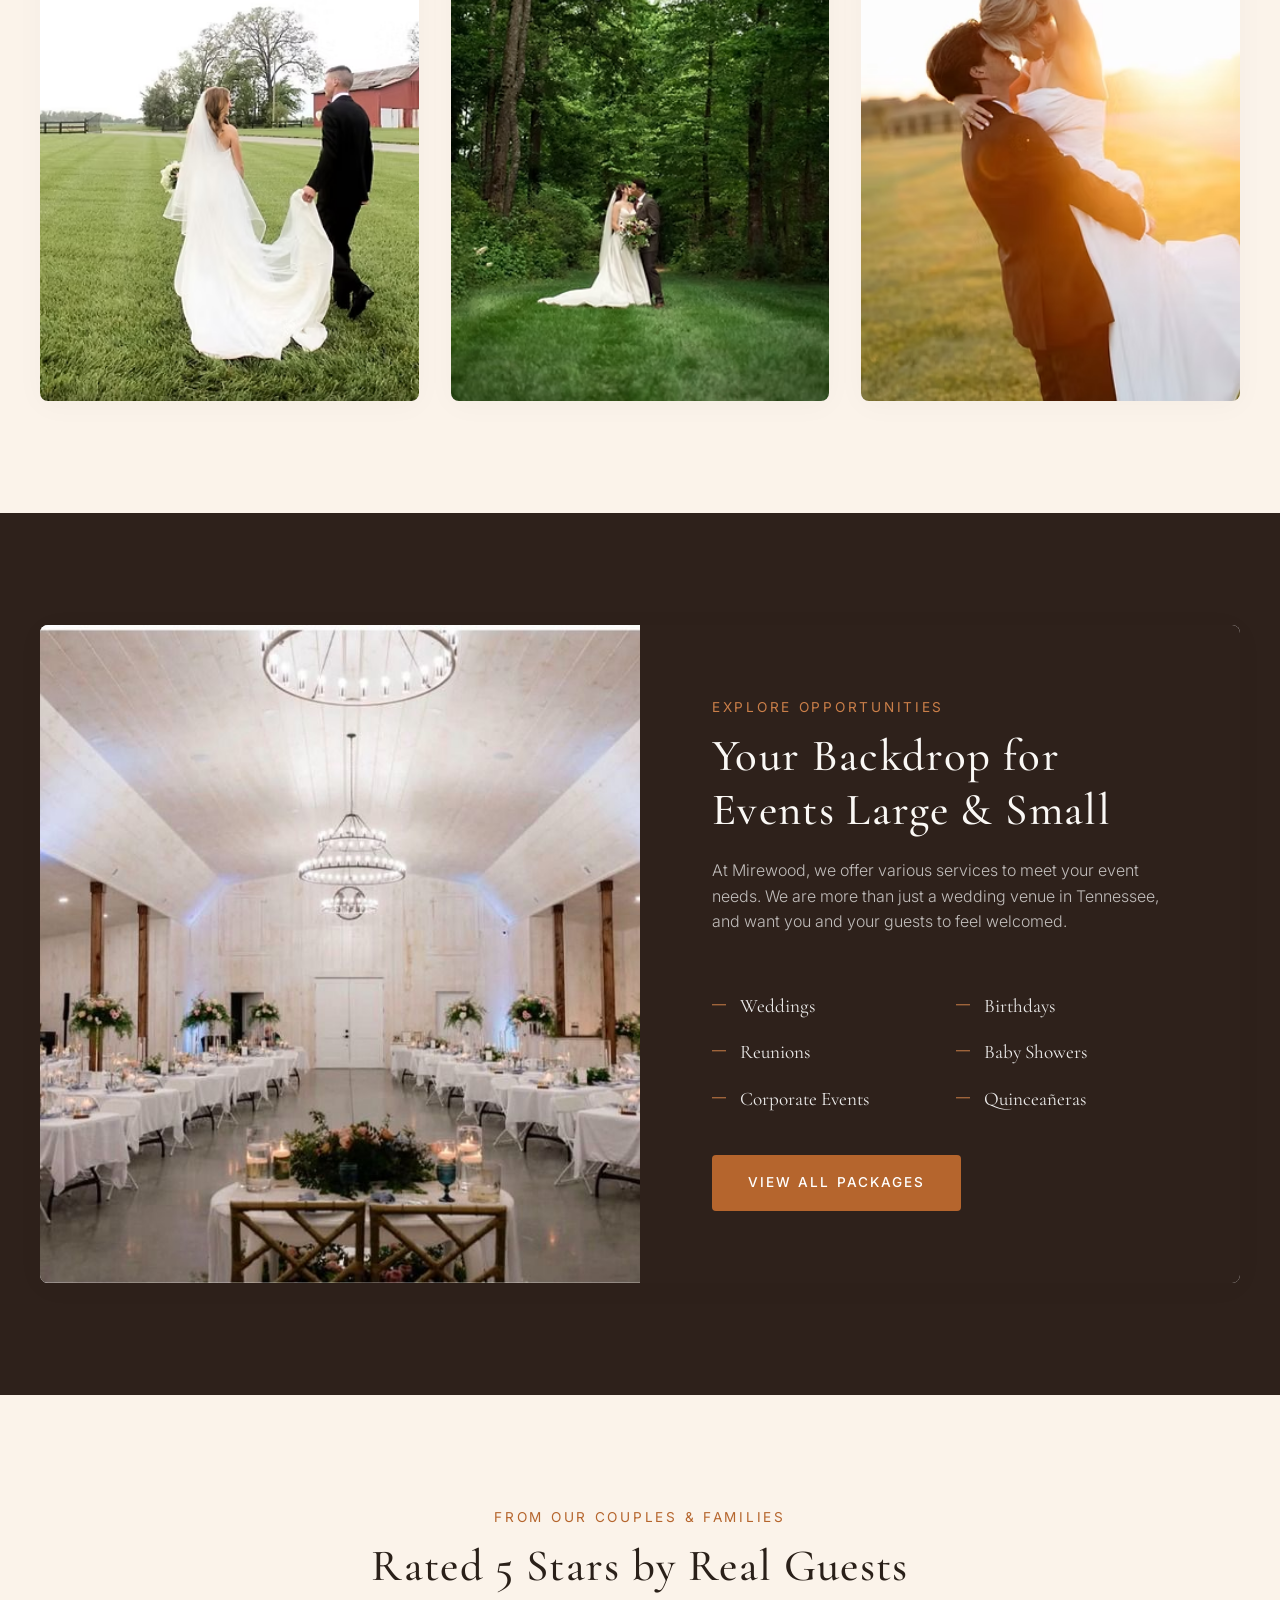
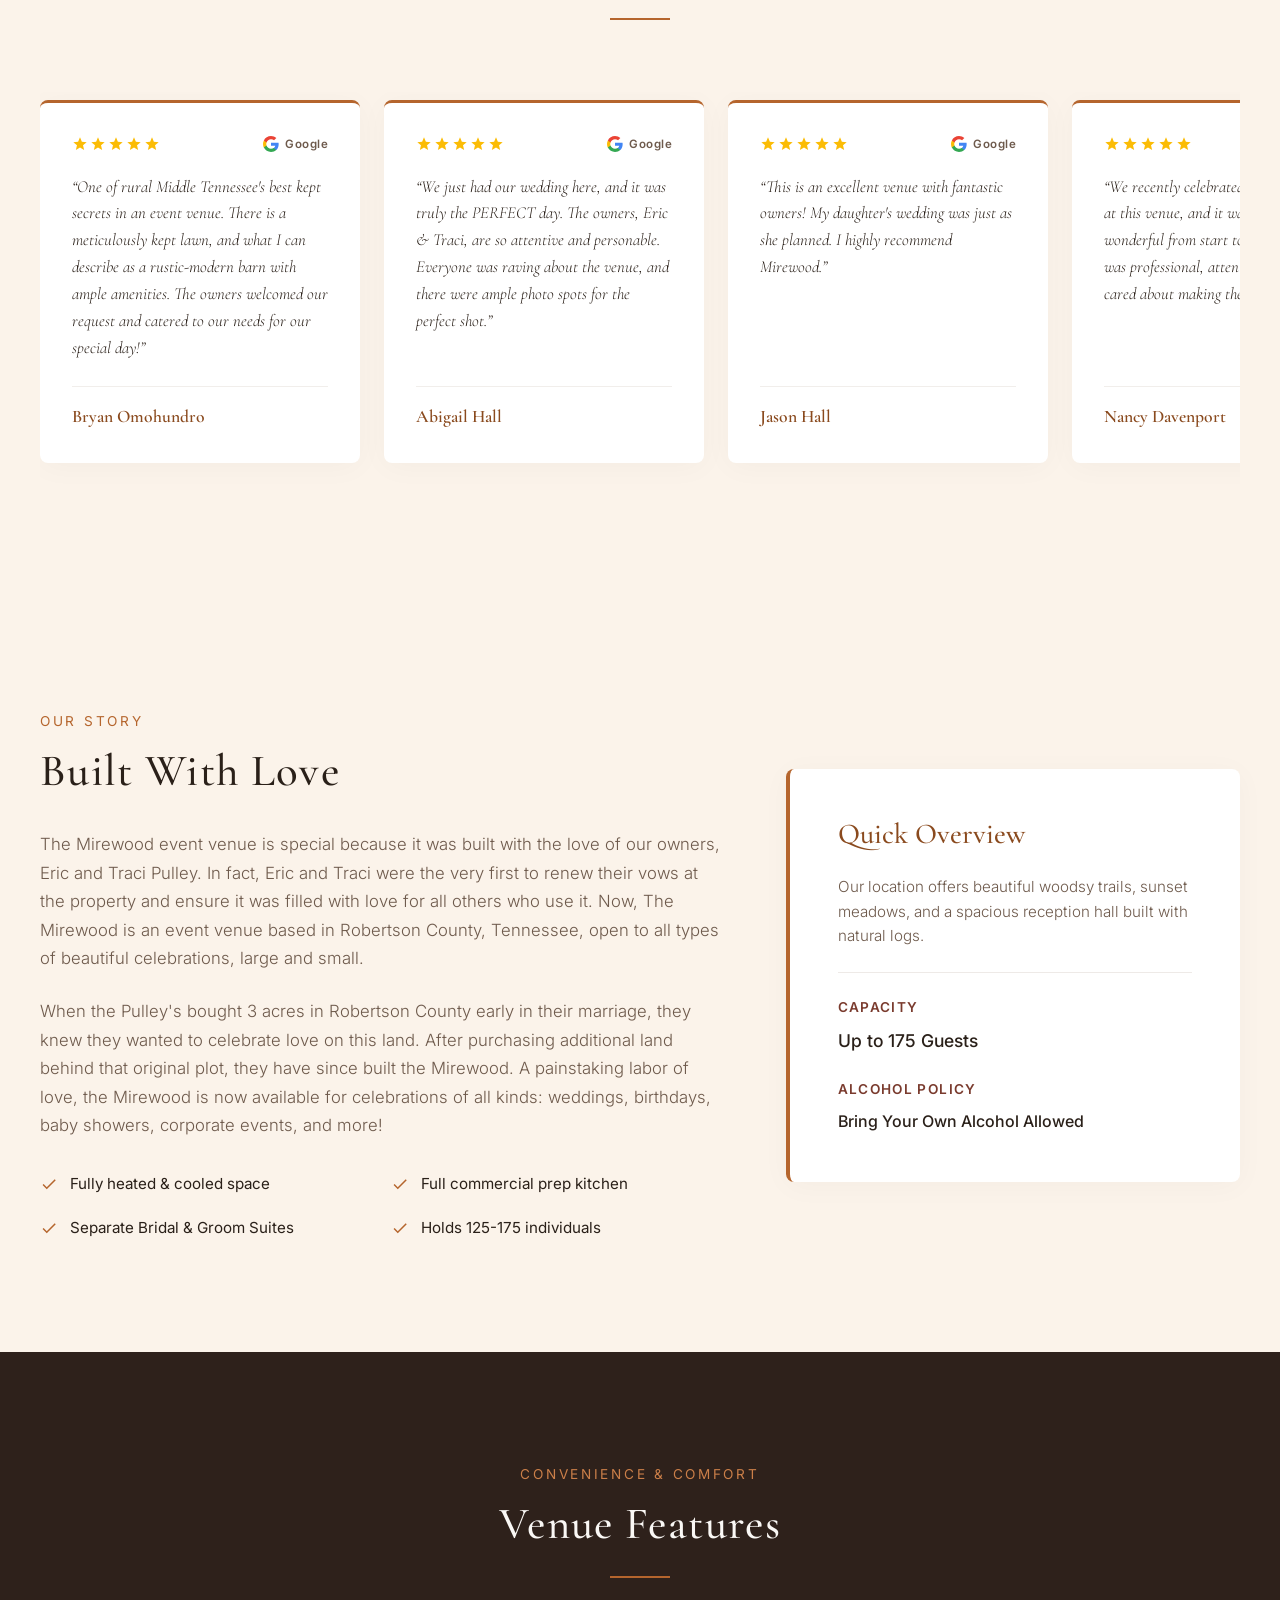
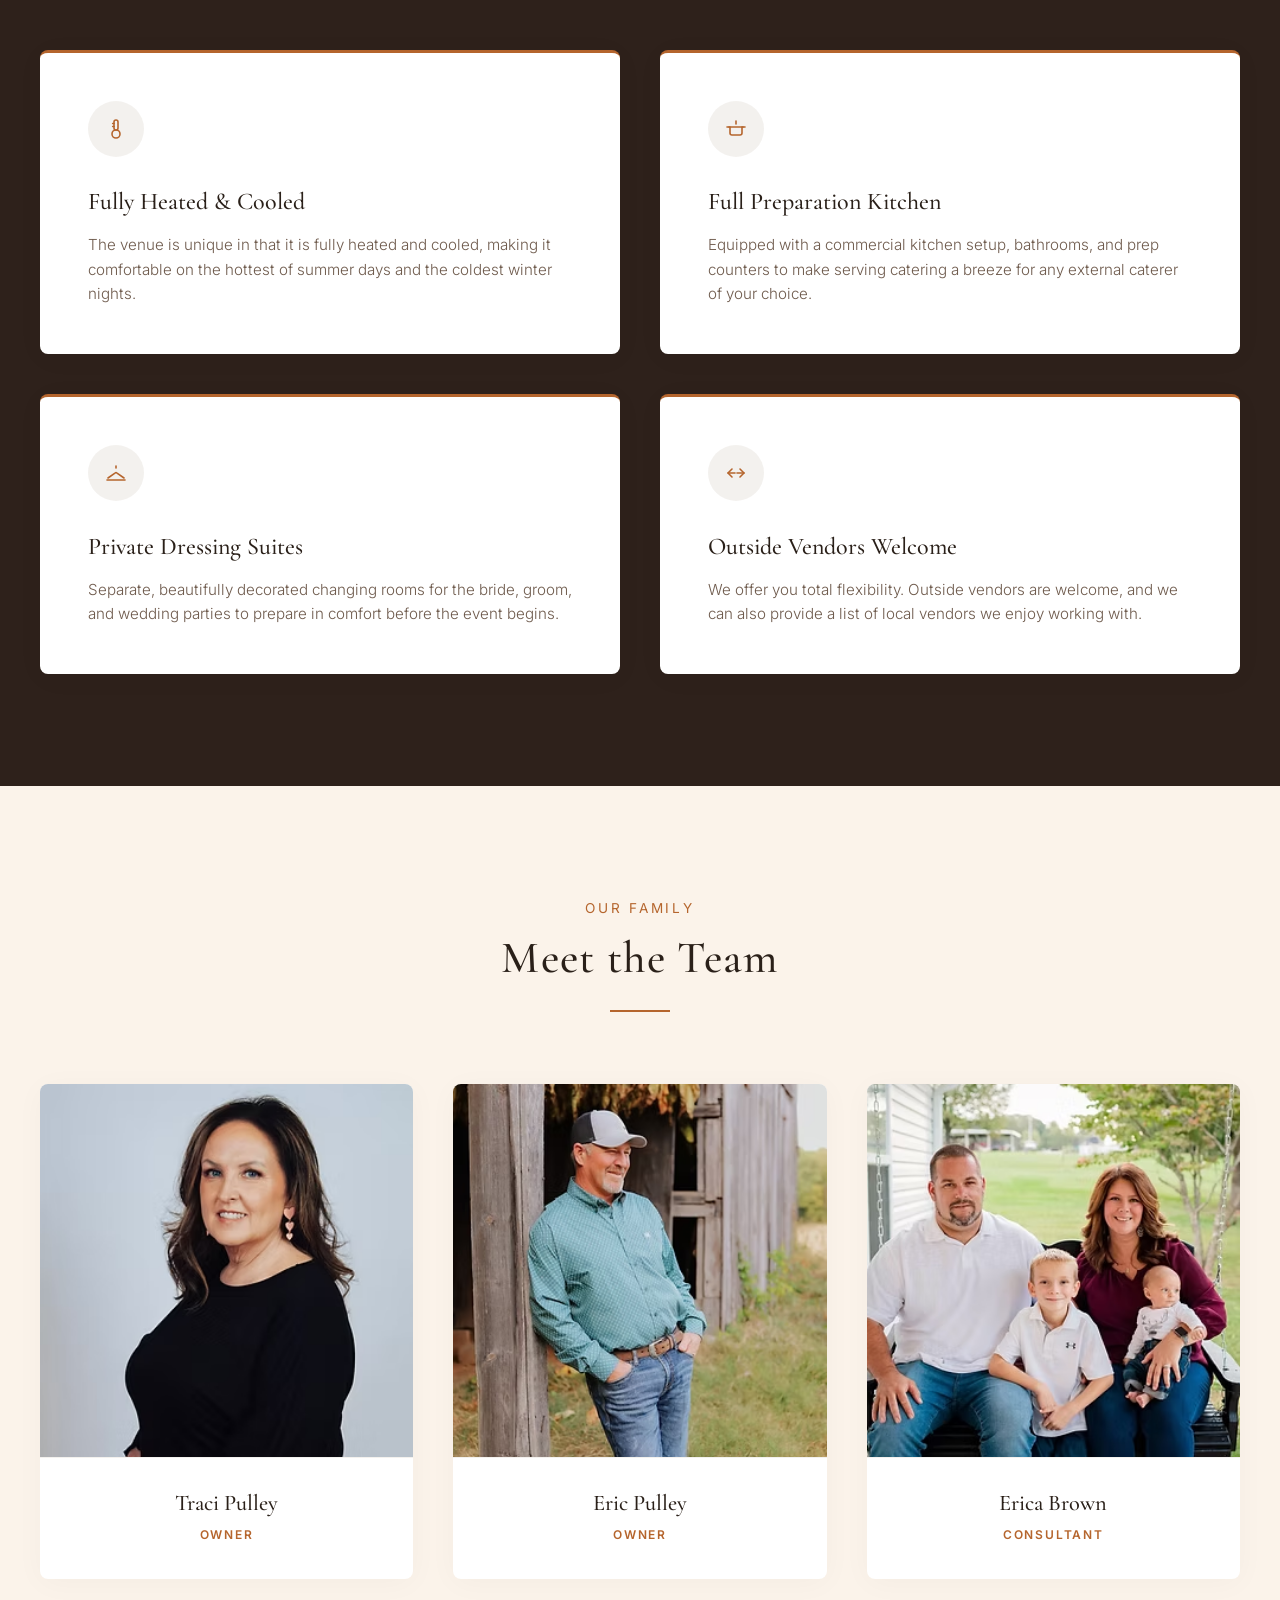
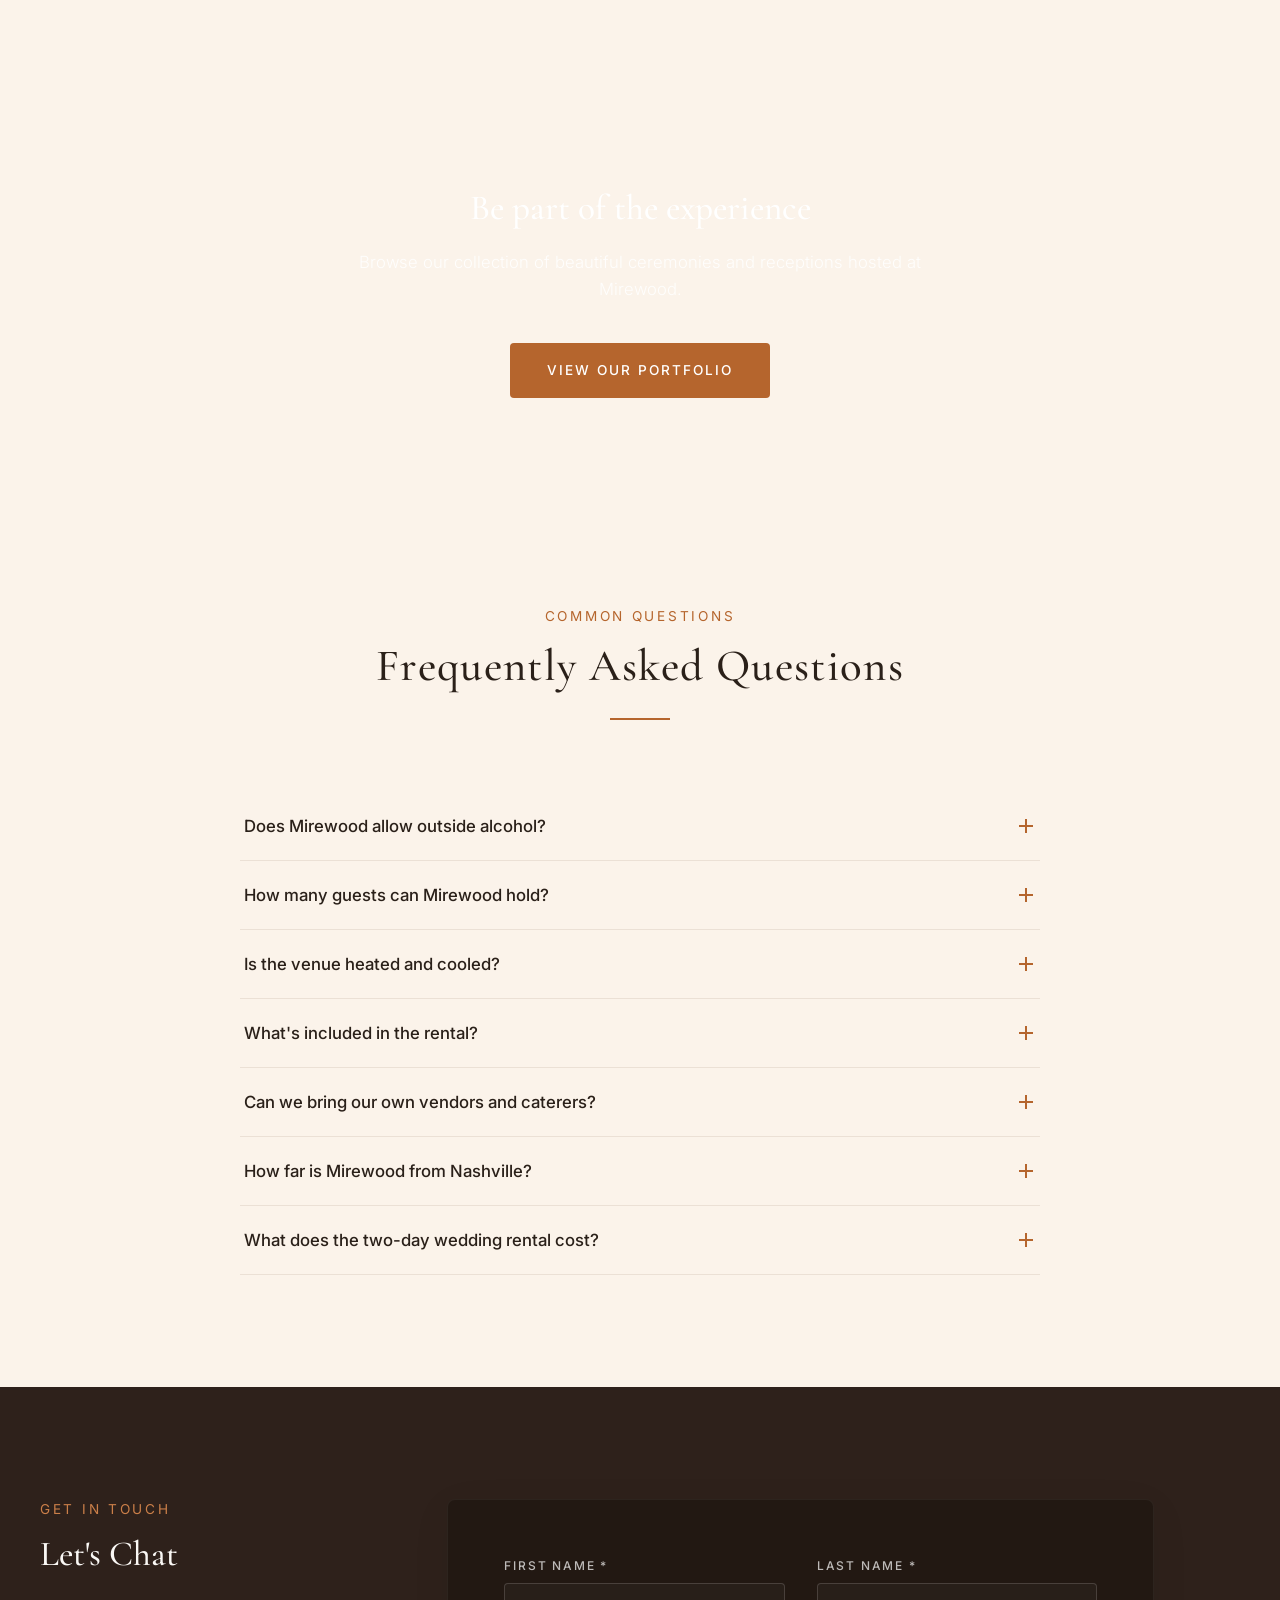
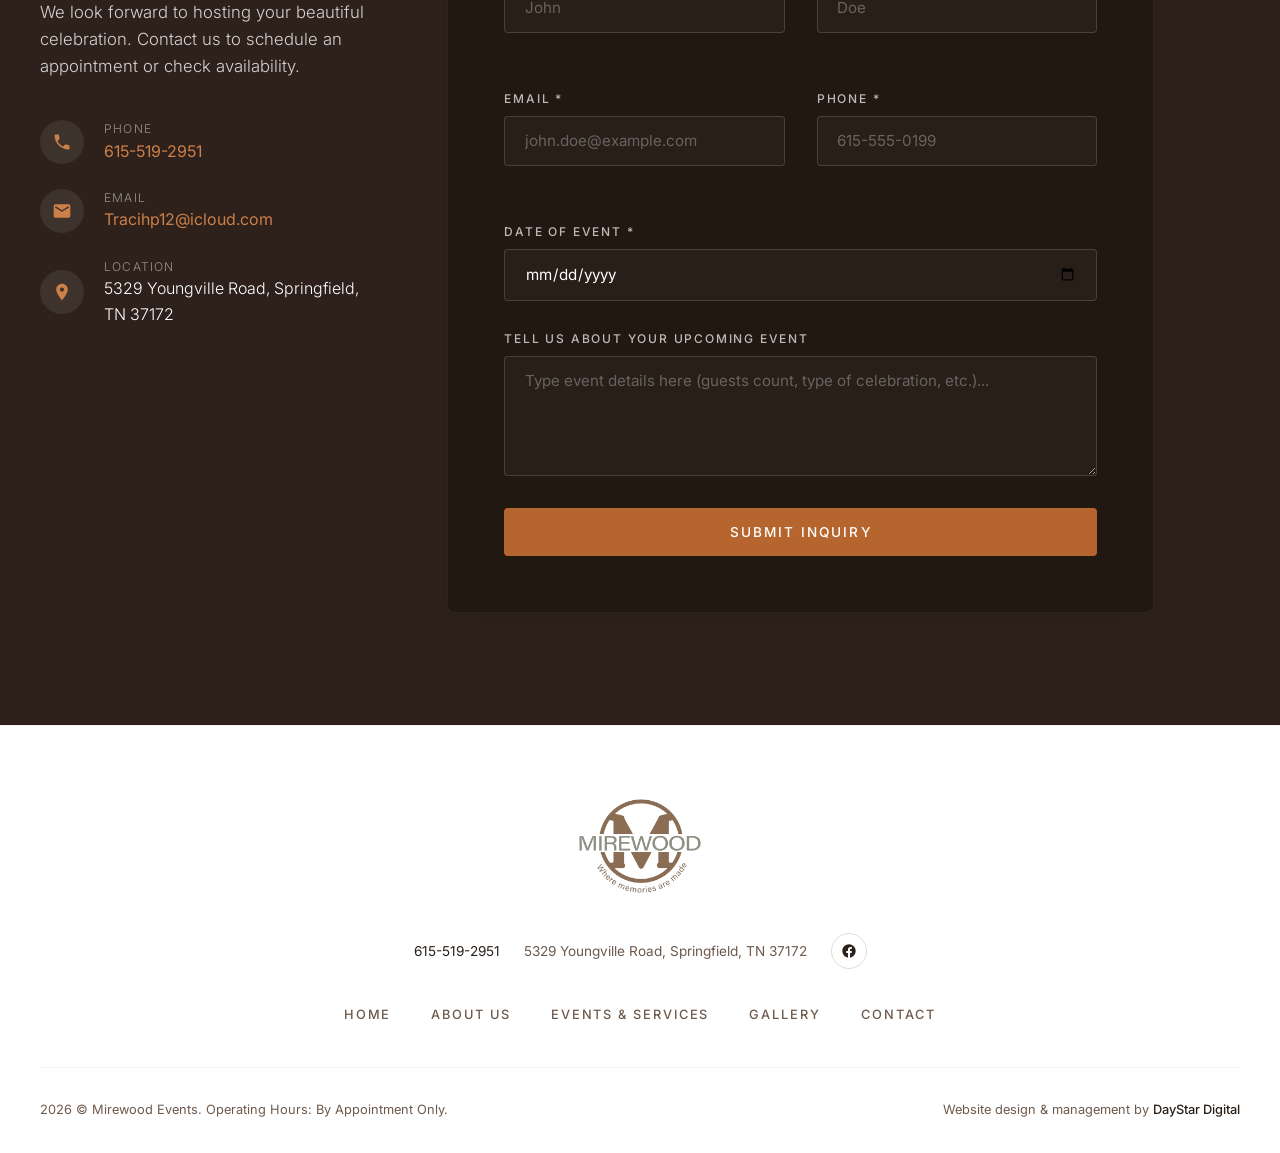
==== commit 69045caf: "Add 2026 Best of Robertson Co finalists badge to hero Co-Authored-By: Claude Sonnet 5.5 <noreply@ant" ====
--- a/index.html
+++ b/index.html
@@ -101,6 +101,10 @@
         <span class="hero__subtitle">Middle Tennessee Premier Venue</span>
         <h1 class="hero__title">Celebrate your moment at <span>Mirewood</span></h1>
         <p class="hero__text">A stunning blend of modern elegance and country charm. The perfect setting for your unforgettable moments.</p>
+        <div class="hero__eyebrow" style="margin-bottom: 0.6rem;">
+          <span class="hero__eyebrow-mark"></span>
+          2026 Best of Robertson Co finalists
+        </div>
         <div class="hero__eyebrow">
           <span class="hero__eyebrow-mark"></span>
           2025 Finalist, Best Wedding &amp; Event Venue — Robertson County
